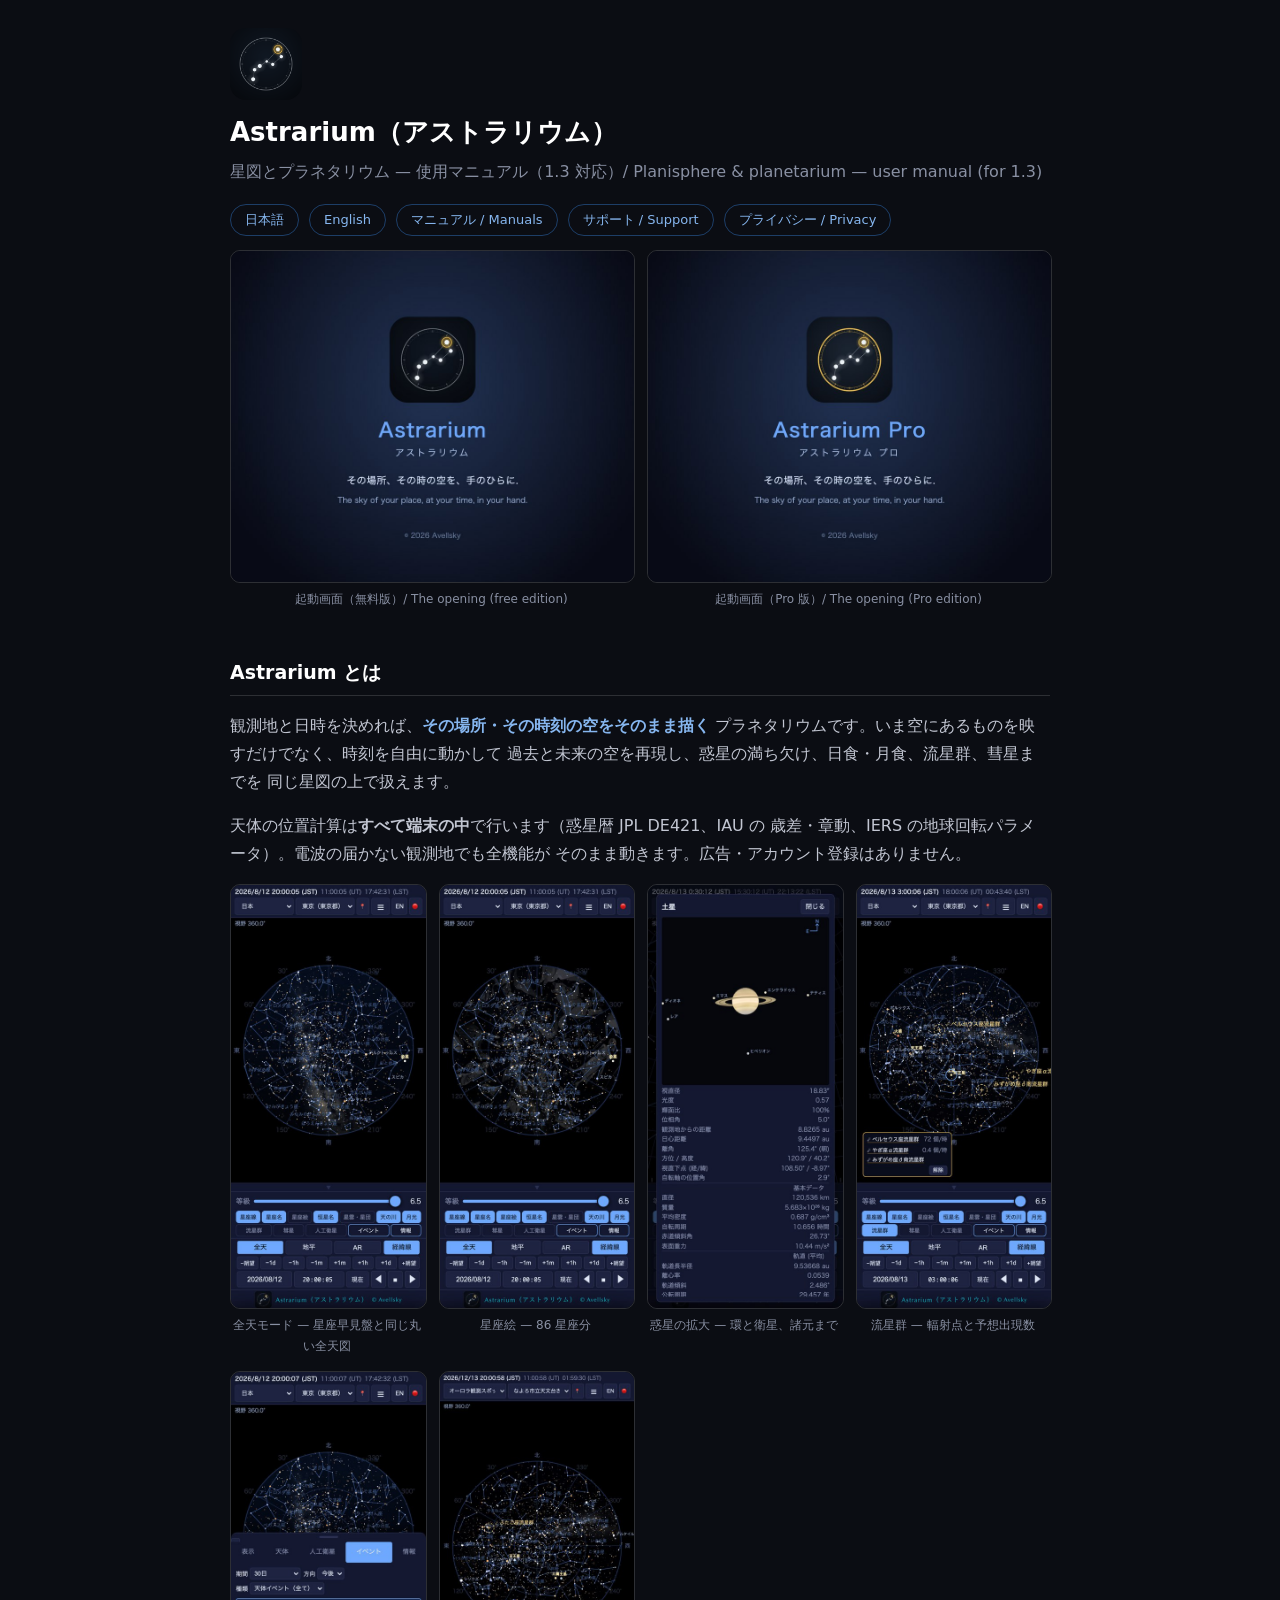
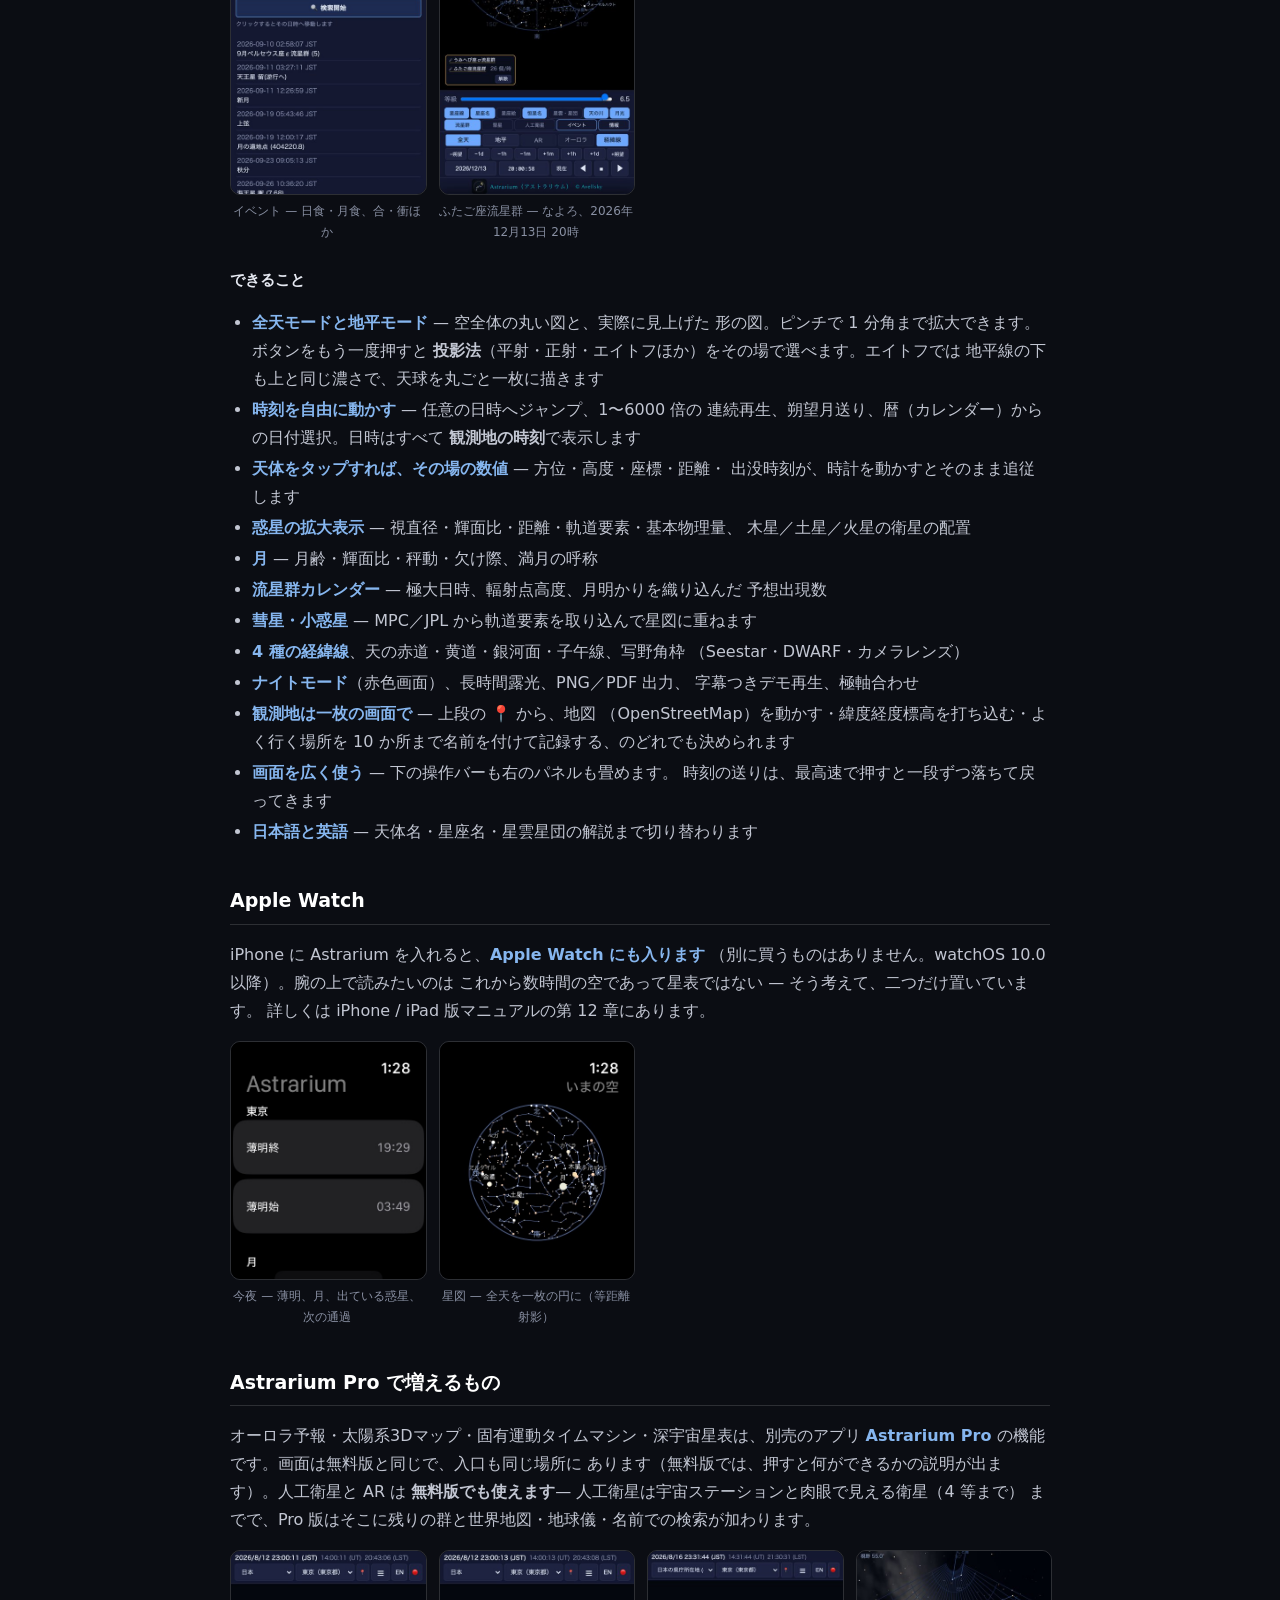
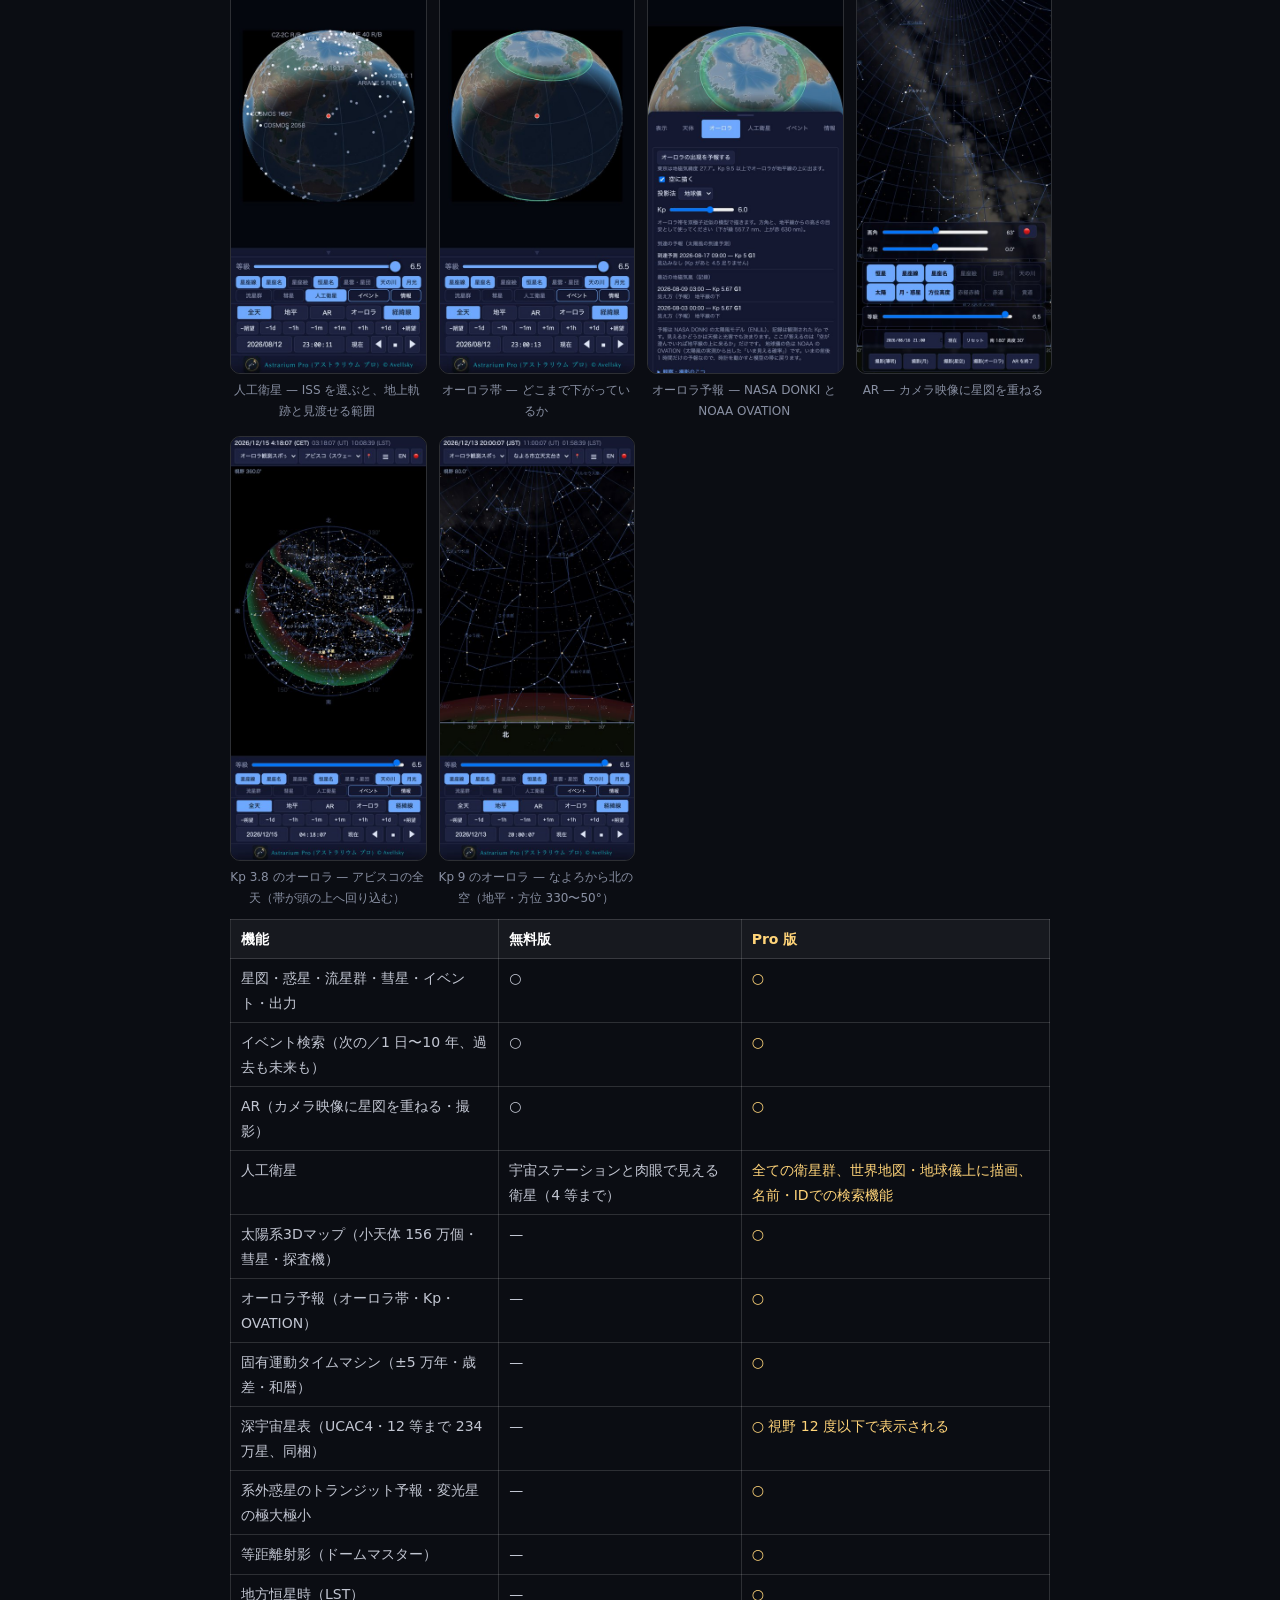
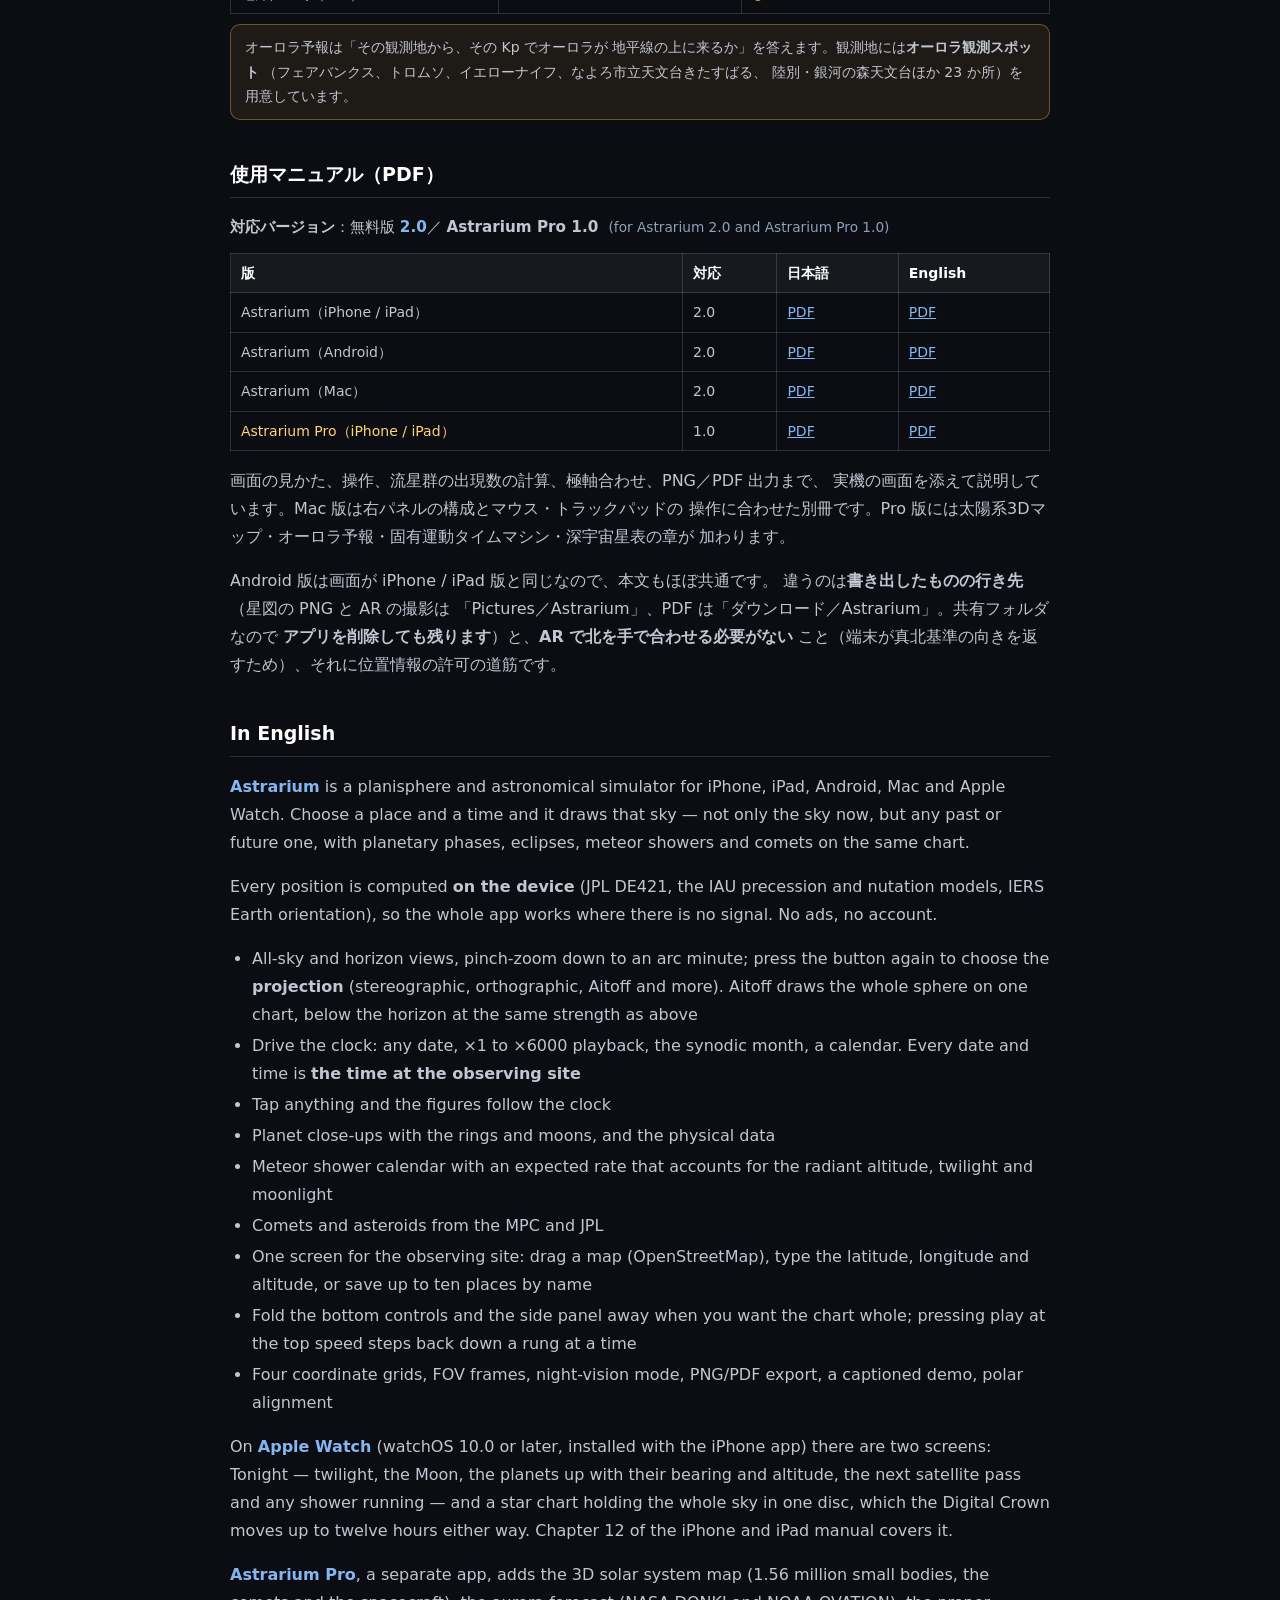
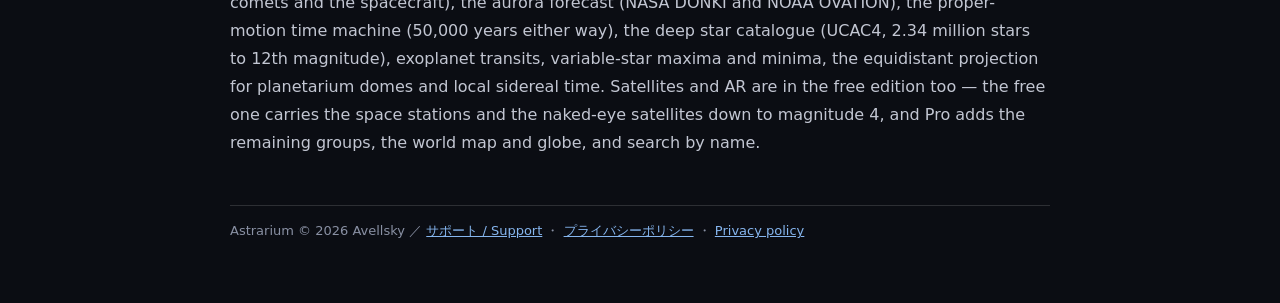
==== manual/index.html @ 50f7621f "公開ページ: 比較表の文言を直す (人工衛星・深宇宙星表) 人工衛星 — 「名前での検索とマイ衛星」→「全ての衛星群、世界地図・ 地球儀上に描画、名前・IDでの検索機能」。検索は NORAD 番号と国" ====
<!DOCTYPE html>
<html lang="ja">
<head>
<meta charset="utf-8">
<meta name="viewport" content="width=device-width, initial-scale=1">
<link rel="icon" href="../icon.png">
<link rel="apple-touch-icon" href="../icon.png">
<title>Astrarium — 使用マニュアル / User Manual</title>
<style>
  :root { color-scheme: dark; }
  body { margin: 0; background: #0b0d13; color: #c2c6d2;
    font-family: system-ui, -apple-system, "Segoe UI", "Hiragino Sans",
      "Noto Sans JP", sans-serif; line-height: 1.75; }
  .wrap { max-width: 820px; margin: 0 auto; padding: 28px 20px 60px; }
  h1 { color: #fff; font-size: 26px; margin: 8px 0 2px; }
  h2 { color: #fff; font-size: 19px; margin-top: 38px;
    border-bottom: 1px solid rgba(255,255,255,.14); padding-bottom: 6px; }
  h3 { color: #e6e9f2; font-size: 15px; margin-top: 24px; }
  .sub { color: #8990a3; margin-bottom: 18px; }
  a { color: #86b6ef; }
  table { border-collapse: collapse; width: 100%; font-size: 14px;
    margin: 10px 0; }
  th, td { border: 1px solid rgba(255,255,255,.14); padding: 7px 10px;
    text-align: left; vertical-align: top; }
  th { color: #fff; background: rgba(255,255,255,.05); }
  th.pro, td.pro { color: #ffd479; }
  b.k { color: #86b6ef; font-weight: 600; }
  ul { padding-left: 22px; }
  li { margin: 3px 0; }
  .nav { display: flex; gap: 10px; flex-wrap: wrap; margin: 14px 0 6px; }
  .nav a { color: #86b6ef; text-decoration: none; font-size: 13px;
    border: 1px solid rgba(57,135,229,.4); border-radius: 999px;
    padding: 4px 14px; }
  .note { background: rgba(57,135,229,.10);
    border: 1px solid rgba(57,135,229,.35);
    border-radius: 10px; padding: 10px 14px; font-size: 14px; }
  .note.pro { background: rgba(255,196,84,.08);
    border-color: rgba(255,196,84,.35); }
  footer { margin-top: 48px; color: #8990a3; font-size: 13px;
    border-top: 1px solid rgba(255,255,255,.14); padding-top: 14px; }
  figure { margin: 18px 0; }
  figure img { width: 100%; height: auto; display: block; border-radius: 10px;
    border: 1px solid rgba(255,255,255,.14); }
  figcaption { font-size: 12px; color: #8990a3; margin-top: 6px;
    text-align: center; }
  /* 起動画面は 2 枚並べる。無料版と Pro 版の違いは、まずここに出る */
  .two { display: flex; gap: 14px; flex-wrap: wrap; }
  .two figure { flex: 1 1 300px; margin: 8px 0; }
  /* 画面の一覧。細い縦画面が並ぶので、幅で折り返す */
  .shots { display: grid; gap: 14px;
    grid-template-columns: repeat(auto-fill, minmax(180px, 1fr)); }
  .shots figure { margin: 0; }
  .logo { margin: 0 0 10px; }
  .logo img { border-radius: 16px; display: block; }
  .dl { font-size: 14px; }
.ver{margin:.2em 0 .8em;font-size:.95em}
.ver .en{color:#8ea0bb;font-size:.9em;margin-left:.4em}
</style>
</head>
<body><div class="wrap">

<p class="logo"><img src="../icon.png" alt="" width="72" height="72"></p>
<h1>Astrarium（アストラリウム）</h1>
<div class="sub">星図とプラネタリウム — 使用マニュアル（1.3 対応）/
Planisphere &amp; planetarium — user manual (for 1.3)</div>
<div class="nav">
  <a href="#ja">日本語</a><a href="#en">English</a>
  <a href="#dl">マニュアル / Manuals</a>
  <a href="../">サポート / Support</a>
  <a href="../privacy-policy.ja.html">プライバシー / Privacy</a>
</div>

<div class="two">
  <figure><img src="img/opening.jpg" alt="Astrarium の起動画面" loading="lazy">
    <figcaption>起動画面（無料版）/ The opening (free edition)</figcaption></figure>
  <figure><img src="img/opening-pro.jpg" alt="Astrarium Pro の起動画面"
      loading="lazy">
    <figcaption>起動画面（Pro 版）/ The opening (Pro edition)</figcaption></figure>
</div>

<h2 id="ja">Astrarium とは</h2>
<p>観測地と日時を決めれば、<b class="k">その場所・その時刻の空をそのまま描く</b>
プラネタリウムです。いま空にあるものを映すだけでなく、時刻を自由に動かして
過去と未来の空を再現し、惑星の満ち欠け、日食・月食、流星群、彗星までを
同じ星図の上で扱えます。</p>
<p>天体の位置計算は<b>すべて端末の中</b>で行います（惑星暦 JPL DE421、IAU の
歳差・章動、IERS の地球回転パラメータ）。電波の届かない観測地でも全機能が
そのまま動きます。広告・アカウント登録はありません。</p>

<div class="shots">
  <figure><img src="img/sky-allsky.jpg" alt="全天モード" loading="lazy">
    <figcaption>全天モード — 星座早見盤と同じ丸い全天図</figcaption></figure>
  <figure><img src="img/sky-conart.jpg" alt="星座絵" loading="lazy">
    <figcaption>星座絵 — 86 星座分</figcaption></figure>
  <figure><img src="img/sky-planet.jpg" alt="惑星の拡大表示" loading="lazy">
    <figcaption>惑星の拡大 — 環と衛星、諸元まで</figcaption></figure>
  <figure><img src="img/sky-meteors.jpg" alt="流星群" loading="lazy">
    <figcaption>流星群 — 輻射点と予想出現数</figcaption></figure>
  <figure><img src="img/sky-events.jpg" alt="イベント一覧" loading="lazy">
    <figcaption>イベント — 日食・月食、合・衝ほか</figcaption></figure>
  <figure><img src="img/sky-nayoro.jpg" alt="ふたご座流星群（なよろ）"
      loading="lazy">
    <figcaption>ふたご座流星群 — なよろ、2026年12月13日 20時</figcaption></figure>
</div>

<h3>できること</h3>
<ul>
  <li><b class="k">全天モードと地平モード</b> — 空全体の丸い図と、実際に見上げた
      形の図。ピンチで 1 分角まで拡大できます。ボタンをもう一度押すと
      <b>投影法</b>（平射・正射・エイトフほか）をその場で選べます。エイトフでは
      地平線の下も上と同じ濃さで、天球を丸ごと一枚に描きます</li>
  <li><b class="k">時刻を自由に動かす</b> — 任意の日時へジャンプ、1〜6000 倍の
      連続再生、朔望月送り、暦（カレンダー）からの日付選択。日時はすべて
      <b>観測地の時刻</b>で表示します</li>
  <li><b class="k">天体をタップすれば、その場の数値</b> — 方位・高度・座標・距離・
      出没時刻が、時計を動かすとそのまま追従します</li>
  <li><b class="k">惑星の拡大表示</b> — 視直径・輝面比・距離・軌道要素・基本物理量、
      木星／土星／火星の衛星の配置</li>
  <li><b class="k">月</b> — 月齢・輝面比・秤動・欠け際、満月の呼称</li>
  <li><b class="k">流星群カレンダー</b> — 極大日時、輻射点高度、月明かりを織り込んだ
      予想出現数</li>
  <li><b class="k">彗星・小惑星</b> — MPC／JPL から軌道要素を取り込んで星図に重ねます</li>
  <li><b class="k">4 種の経緯線</b>、天の赤道・黄道・銀河面・子午線、写野角枠
      （Seestar・DWARF・カメラレンズ）</li>
  <li><b class="k">ナイトモード</b>（赤色画面）、長時間露光、PNG／PDF 出力、
      字幕つきデモ再生、極軸合わせ</li>
  <li><b class="k">観測地は一枚の画面で</b> — 上段の <b>📍</b> から、地図
      （OpenStreetMap）を動かす・緯度経度標高を打ち込む・よく行く場所を
      10 か所まで名前を付けて記録する、のどれでも決められます</li>
  <li><b class="k">画面を広く使う</b> — 下の操作バーも右のパネルも畳めます。
      時刻の送りは、最高速で押すと一段ずつ落ちて戻ってきます</li>
  <li><b class="k">日本語と英語</b> — 天体名・星座名・星雲星団の解説まで切り替わります</li>
</ul>

<h2>Apple Watch</h2>
<p>iPhone に Astrarium を入れると、<b class="k">Apple Watch にも入ります</b>
（別に買うものはありません。watchOS 10.0 以降）。腕の上で読みたいのは
これから数時間の空であって星表ではない — そう考えて、二つだけ置いています。
詳しくは iPhone / iPad 版マニュアルの第 12 章にあります。</p>
<div class="shots">
  <figure><img src="img/watch-tonight.jpg" alt="時計の「今夜」" loading="lazy">
    <figcaption>今夜 — 薄明、月、出ている惑星、次の通過</figcaption></figure>
  <figure><img src="img/watch-chart.jpg" alt="時計の星図" loading="lazy">
    <figcaption>星図 — 全天を一枚の円に（等距離射影）</figcaption></figure>
</div>

<h2>Astrarium Pro で増えるもの</h2>
<p>オーロラ予報・太陽系3Dマップ・固有運動タイムマシン・深宇宙星表は、別売のアプリ
<b class="k">Astrarium Pro</b> の機能です。画面は無料版と同じで、入口も同じ場所に
あります（無料版では、押すと何ができるかの説明が出ます）。人工衛星と AR は
<b>無料版でも使えます</b>— 人工衛星は宇宙ステーションと肉眼で見える衛星（4 等まで）
までで、Pro 版はそこに残りの群と世界地図・地球儀・名前での検索が加わります。</p>

<div class="shots">
  <figure><img src="img/pro-satellites.jpg" alt="人工衛星（地球儀）" loading="lazy">
    <figcaption>人工衛星 — ISS を選ぶと、地上軌跡と見渡せる範囲</figcaption></figure>
  <figure><img src="img/pro-aurora.jpg" alt="オーロラ帯" loading="lazy">
    <figcaption>オーロラ帯 — どこまで下がっているか</figcaption></figure>
  <figure><img src="img/pro-aurora-panel.jpg" alt="オーロラ予報" loading="lazy">
    <figcaption>オーロラ予報 — NASA DONKI と NOAA OVATION</figcaption></figure>
  <figure><img src="img/pro-ar.jpg" alt="AR" loading="lazy">
    <figcaption>AR — カメラ映像に星図を重ねる</figcaption></figure>
  <figure><img src="img/pro-aurora-abisko.jpg" alt="アビスコのオーロラ"
      loading="lazy">
    <figcaption>Kp 3.8 のオーロラ — アビスコの全天（帯が頭の上へ回り込む）
    </figcaption></figure>
  <figure><img src="img/pro-aurora-nayoro.jpg" alt="なよろから見たオーロラ"
      loading="lazy">
    <figcaption>Kp 9 のオーロラ — なよろから北の空（地平・方位 330〜50°）
    </figcaption></figure>
</div>

<table>
<tr><th>機能</th><th>無料版</th><th class="pro">Pro 版</th></tr>
<tr><td>星図・惑星・流星群・彗星・イベント・出力</td><td>○</td><td class="pro">○</td></tr>
<tr><td>イベント検索（次の／1 日〜10 年、過去も未来も）</td><td>○</td>
    <td class="pro">○</td></tr>
<tr><td>AR（カメラ映像に星図を重ねる・撮影）</td><td>○</td><td class="pro">○</td></tr>
<tr><td>人工衛星</td><td>宇宙ステーションと肉眼で見える衛星（4 等まで）</td>
    <td class="pro">全ての衛星群、世界地図・地球儀上に描画、名前・IDでの検索機能</td></tr>
<tr><td>太陽系3Dマップ（小天体 156 万個・彗星・探査機）</td><td>—</td>
    <td class="pro">○</td></tr>
<tr><td>オーロラ予報（オーロラ帯・Kp・OVATION）</td><td>—</td><td class="pro">○</td></tr>
<tr><td>固有運動タイムマシン（±5 万年・歳差・和暦）</td><td>—</td>
    <td class="pro">○</td></tr>
<tr><td>深宇宙星表（UCAC4・12 等まで 234 万星、同梱）</td><td>—</td>
    <td class="pro">○ 視野 12 度以下で表示される</td></tr>
<tr><td>系外惑星のトランジット予報・変光星の極大極小</td><td>—</td>
    <td class="pro">○</td></tr>
<tr><td>等距離射影（ドームマスター）</td><td>—</td><td class="pro">○</td></tr>
<tr><td>地方恒星時（LST）</td><td>—</td><td class="pro">○</td></tr>
</table>

<div class="note pro">オーロラ予報は「その観測地から、その Kp でオーロラが
地平線の上に来るか」を答えます。観測地には<b>オーロラ観測スポット</b>
（フェアバンクス、トロムソ、イエローナイフ、なよろ市立天文台きたすばる、
陸別・銀河の森天文台ほか 23 か所）を用意しています。</div>

<h2 id="dl">使用マニュアル（PDF）</h2>
<p class="ver"><b>対応バージョン</b>：無料版 <b class="k">2.0</b>／
<b class="pro">Astrarium Pro 1.0</b>
<span class="en">(for Astrarium 2.0 and Astrarium Pro 1.0)</span></p>
<table class="dl">
<tr><th>版</th><th>対応</th><th>日本語</th><th>English</th></tr>
<tr><td>Astrarium（iPhone / iPad）</td><td>2.0</td>
    <td><a href="astrarium-manual-ja.pdf">PDF</a></td>
    <td><a href="astrarium-manual-en.pdf">PDF</a></td></tr>
<tr><td>Astrarium（Android）</td><td>2.0</td>
    <td><a href="astrarium-manual-android-ja.pdf">PDF</a></td>
    <td><a href="astrarium-manual-android-en.pdf">PDF</a></td></tr>
<tr><td>Astrarium（Mac）</td><td>2.0</td>
    <td><a href="astrarium-manual-mac-ja.pdf">PDF</a></td>
    <td><a href="astrarium-manual-mac-en.pdf">PDF</a></td></tr>
<tr><td class="pro">Astrarium Pro（iPhone / iPad）</td><td>1.0</td>
    <td><a href="astrarium-pro-manual-ja.pdf">PDF</a></td>
    <td><a href="astrarium-pro-manual-en.pdf">PDF</a></td></tr>
</table>
<p>画面の見かた、操作、流星群の出現数の計算、極軸合わせ、PNG／PDF 出力まで、
実機の画面を添えて説明しています。Mac 版は右パネルの構成とマウス・トラックパッドの
操作に合わせた別冊です。Pro 版には太陽系3Dマップ・オーロラ予報・固有運動タイムマシン・深宇宙星表の章が
加わります。</p>
<p>Android 版は画面が iPhone / iPad 版と同じなので、本文もほぼ共通です。
違うのは<b>書き出したものの行き先</b>（星図の PNG と AR の撮影は
「Pictures／Astrarium」、PDF は「ダウンロード／Astrarium」。共有フォルダなので
<b>アプリを削除しても残ります</b>）と、<b>AR で北を手で合わせる必要がない</b>
こと（端末が真北基準の向きを返すため）、それに位置情報の許可の道筋です。</p>

<h2 id="en">In English</h2>
<p><b class="k">Astrarium</b> is a planisphere and astronomical simulator for
iPhone, iPad, Android, Mac and Apple Watch. Choose a place and a time and it draws that sky — not only
the sky now, but any past or future one, with planetary phases, eclipses, meteor
showers and comets on the same chart.</p>
<p>Every position is computed <b>on the device</b> (JPL DE421, the IAU
precession and nutation models, IERS Earth orientation), so the whole app works
where there is no signal. No ads, no account.</p>
<ul>
  <li>All-sky and horizon views, pinch-zoom down to an arc minute; press the
      button again to choose the <b>projection</b> (stereographic, orthographic,
      Aitoff and more). Aitoff draws the whole sphere on one chart, below the
      horizon at the same strength as above</li>
  <li>Drive the clock: any date, ×1 to ×6000 playback, the synodic month, a
      calendar. Every date and time is <b>the time at the observing site</b></li>
  <li>Tap anything and the figures follow the clock</li>
  <li>Planet close-ups with the rings and moons, and the physical data</li>
  <li>Meteor shower calendar with an expected rate that accounts for the
      radiant altitude, twilight and moonlight</li>
  <li>Comets and asteroids from the MPC and JPL</li>
  <li>One screen for the observing site: drag a map (OpenStreetMap), type the
      latitude, longitude and altitude, or save up to ten places by name</li>
  <li>Fold the bottom controls and the side panel away when you want the chart
      whole; pressing play at the top speed steps back down a rung at a time</li>
  <li>Four coordinate grids, FOV frames, night-vision mode, PNG/PDF export,
      a captioned demo, polar alignment</li>
</ul>
<p>On <b class="k">Apple Watch</b> (watchOS 10.0 or later, installed with the
iPhone app) there are two screens: Tonight — twilight, the Moon, the planets up
with their bearing and altitude, the next satellite pass and any shower running —
and a star chart holding the whole sky in one disc, which the Digital Crown moves
up to twelve hours either way. Chapter 12 of the iPhone and iPad manual covers
it.</p>
<p><b class="k">Astrarium Pro</b>, a separate app, adds the 3D solar system map
(1.56 million small bodies, the comets and the spacecraft), the aurora forecast
(NASA DONKI and NOAA OVATION), the proper-motion time machine (50,000 years
either way), the deep star catalogue (UCAC4, 2.34 million stars to 12th
magnitude), exoplanet transits, variable-star maxima and minima, the equidistant
projection for planetarium domes and local sidereal time. Satellites and AR are
in the free edition too — the free one carries the space stations and the
naked-eye satellites down to magnitude 4, and Pro adds the remaining groups, the
world map and globe, and search by name.</p>

<footer>
Astrarium © 2026 Avellsky ／
<a href="../">サポート / Support</a> ・
<a href="../privacy-policy.ja.html">プライバシーポリシー</a> ・
<a href="../privacy-policy.en.html">Privacy policy</a>
</footer>

</div></body>
</html>
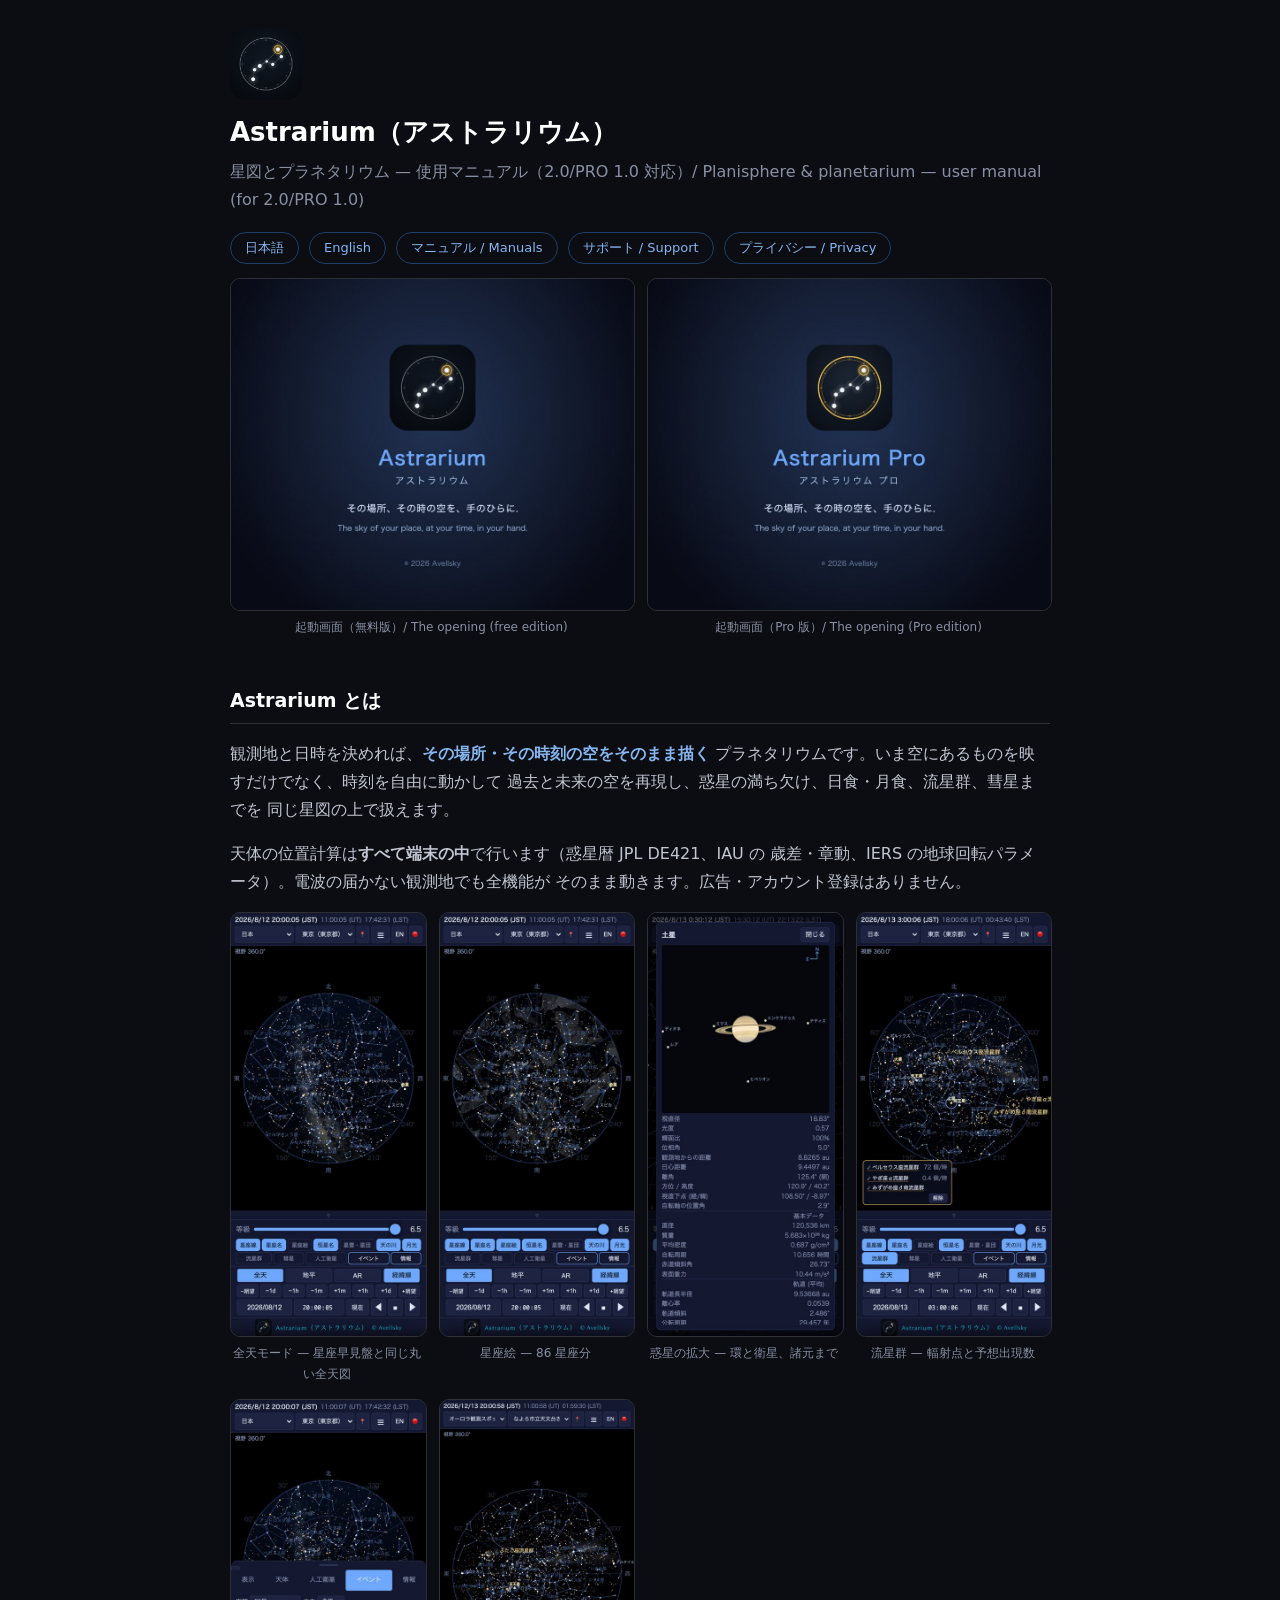
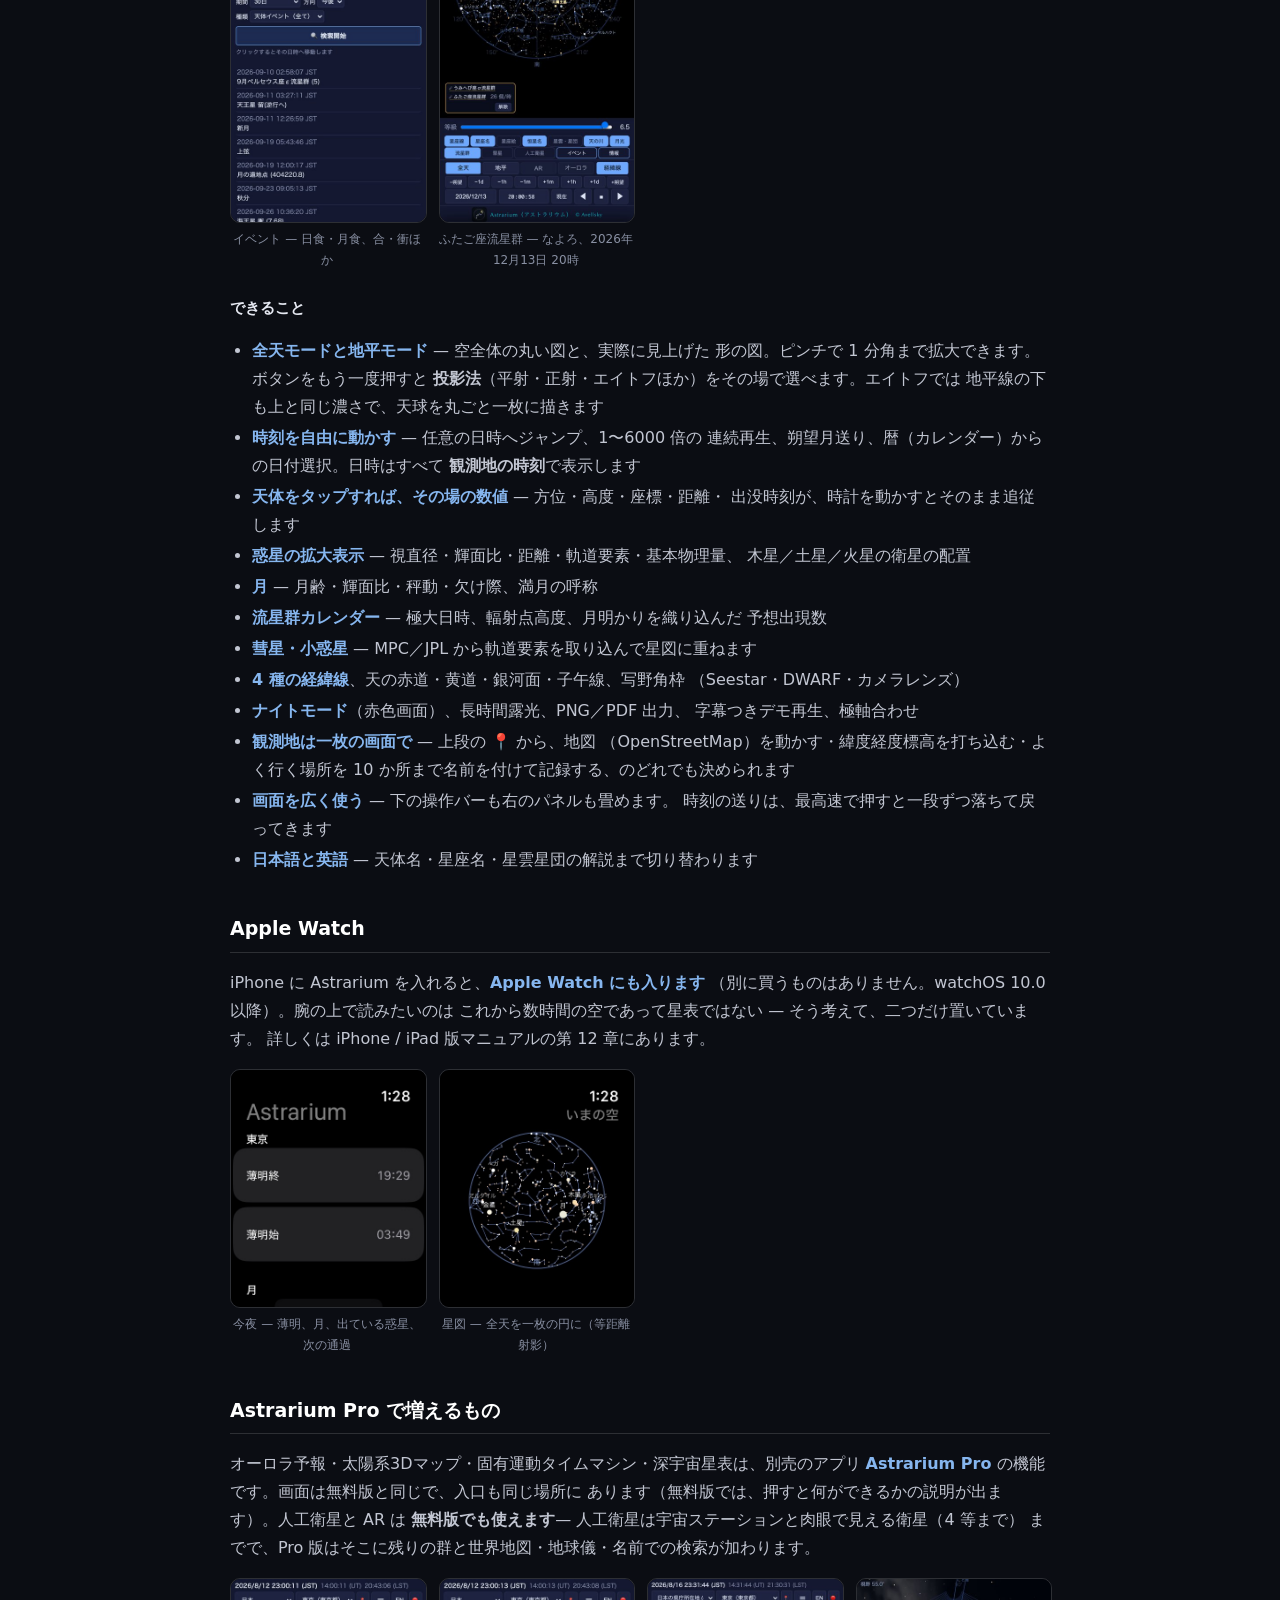
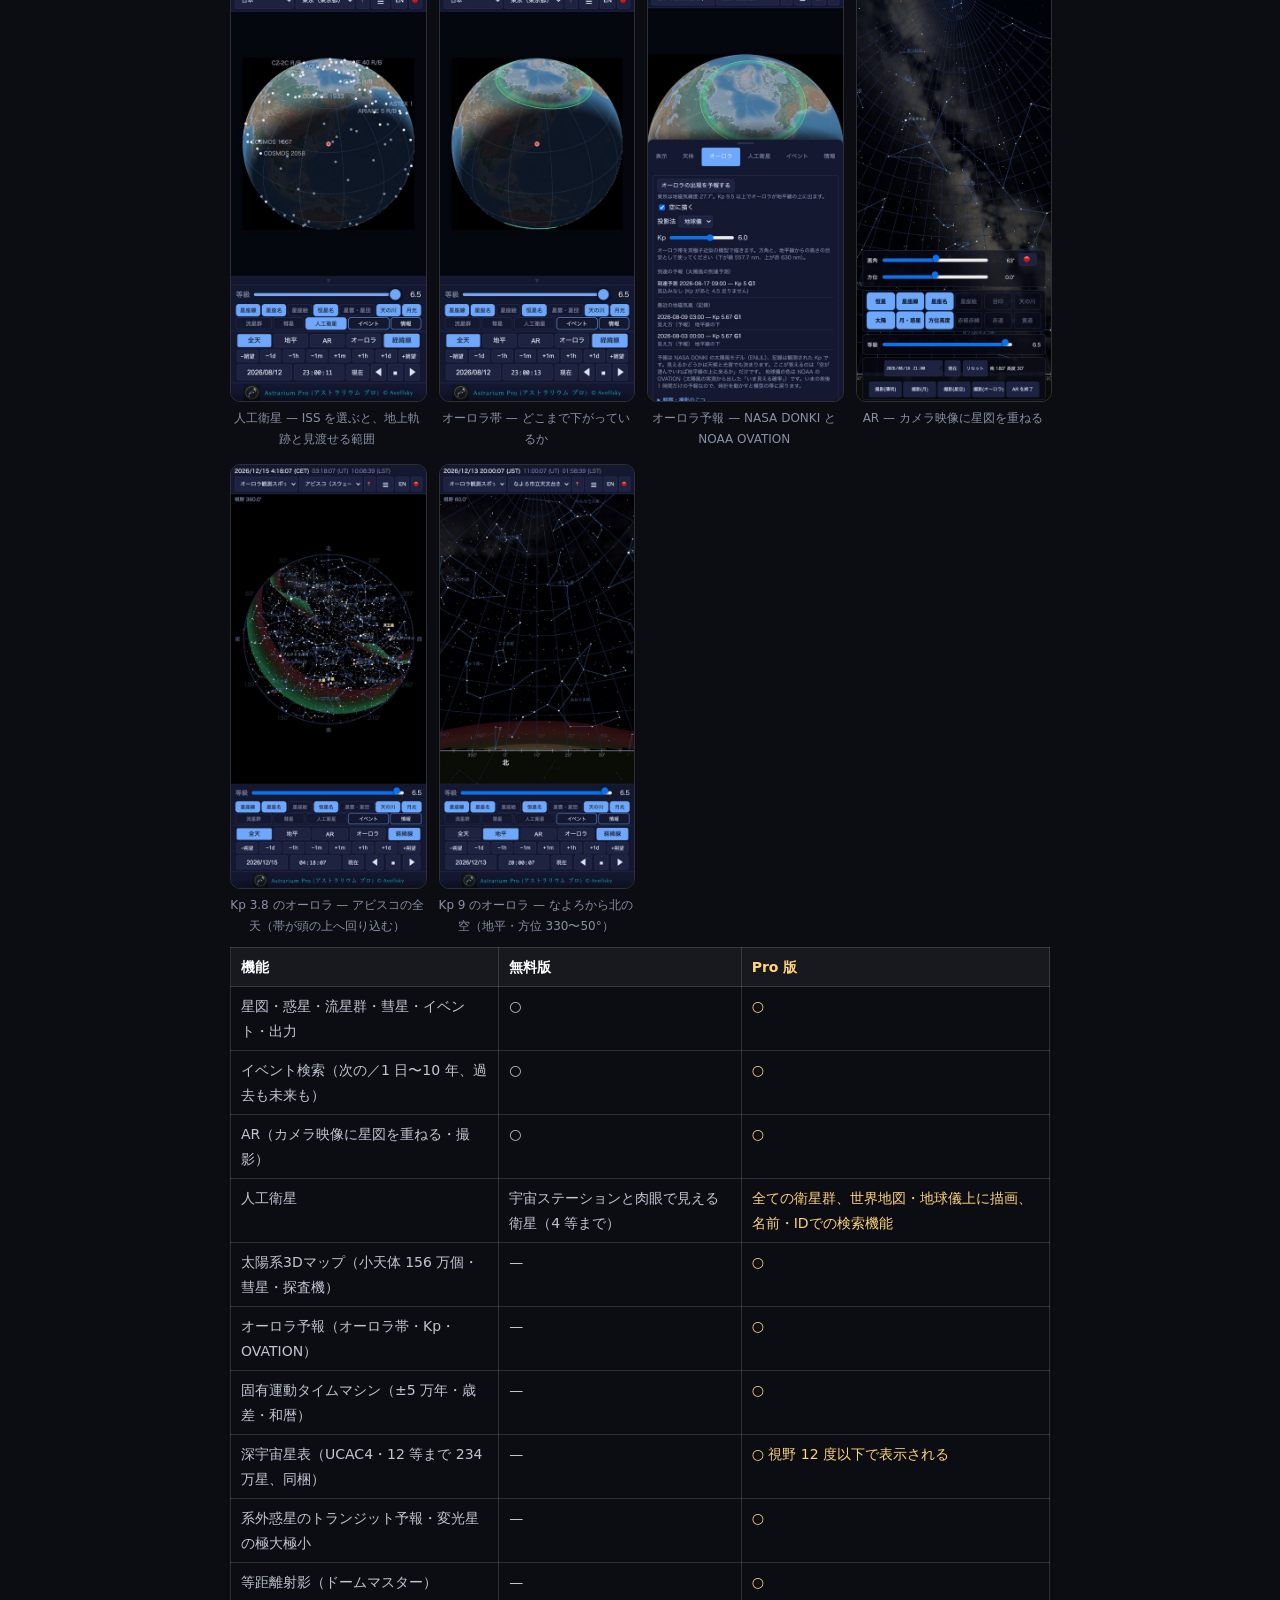
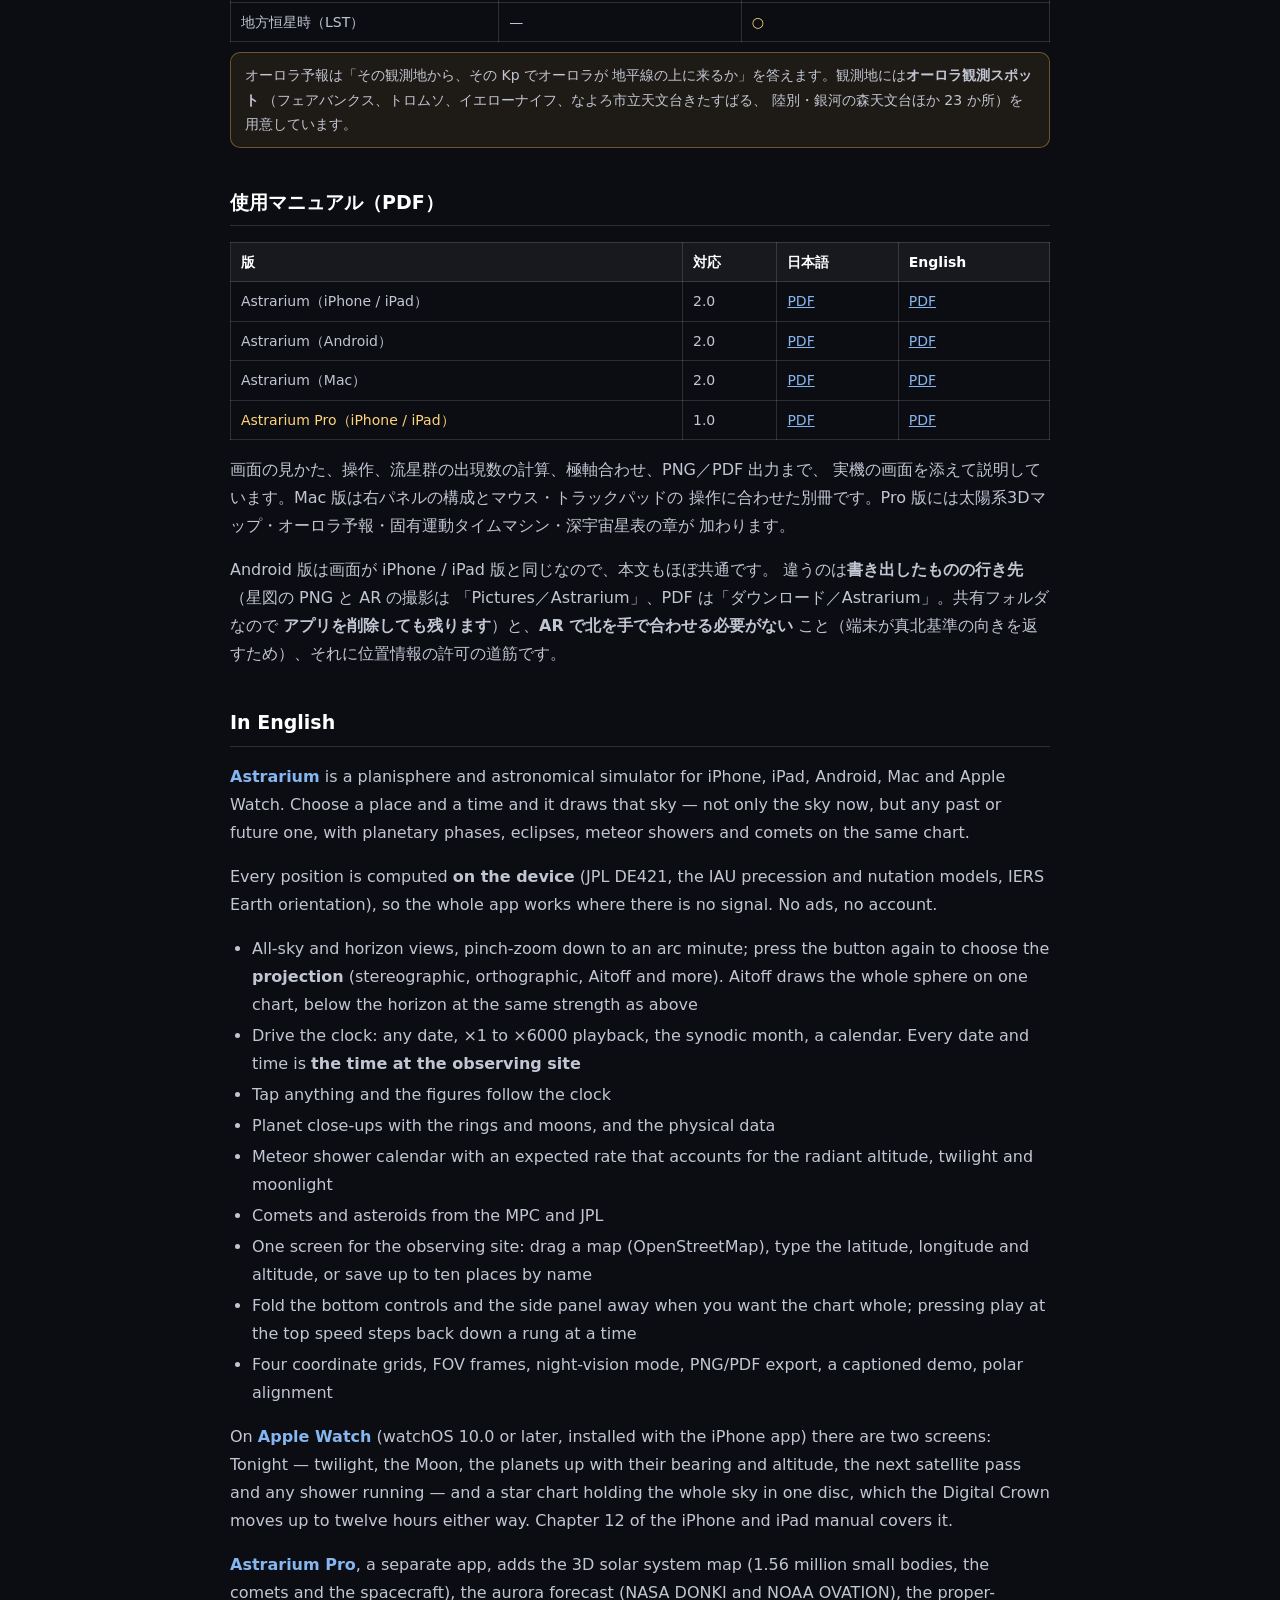
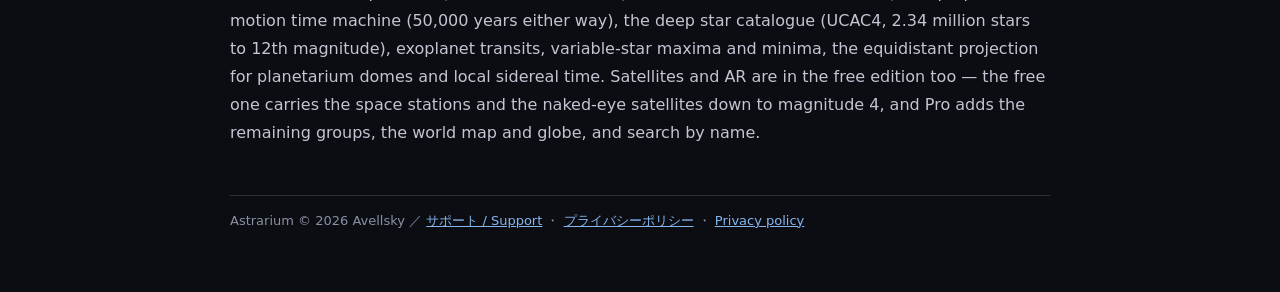
==== commit 651be94c: "公開ページ: 見出しの対応バージョンを 2.0 / PRO 1.0 にする 「1.3 対応」のままだった。版が見出しに載ったので、下に足していた 「対応バージョン」の一行は落とす — 同じことを二度言" ====
--- a/manual/index.html
+++ b/manual/index.html
@@ -53,16 +53,14 @@
   .logo { margin: 0 0 10px; }
   .logo img { border-radius: 16px; display: block; }
   .dl { font-size: 14px; }
-.ver{margin:.2em 0 .8em;font-size:.95em}
-.ver .en{color:#8ea0bb;font-size:.9em;margin-left:.4em}
 </style>
 </head>
 <body><div class="wrap">
 
 <p class="logo"><img src="../icon.png" alt="" width="72" height="72"></p>
 <h1>Astrarium（アストラリウム）</h1>
-<div class="sub">星図とプラネタリウム — 使用マニュアル（1.3 対応）/
-Planisphere &amp; planetarium — user manual (for 1.3)</div>
+<div class="sub">星図とプラネタリウム — 使用マニュアル（2.0/PRO 1.0 対応）/
+Planisphere &amp; planetarium — user manual (for 2.0/PRO 1.0)</div>
 <div class="nav">
   <a href="#ja">日本語</a><a href="#en">English</a>
   <a href="#dl">マニュアル / Manuals</a>
@@ -197,9 +195,6 @@
 陸別・銀河の森天文台ほか 23 か所）を用意しています。</div>
 
 <h2 id="dl">使用マニュアル（PDF）</h2>
-<p class="ver"><b>対応バージョン</b>：無料版 <b class="k">2.0</b>／
-<b class="pro">Astrarium Pro 1.0</b>
-<span class="en">(for Astrarium 2.0 and Astrarium Pro 1.0)</span></p>
 <table class="dl">
 <tr><th>版</th><th>対応</th><th>日本語</th><th>English</th></tr>
 <tr><td>Astrarium（iPhone / iPad）</td><td>2.0</td>
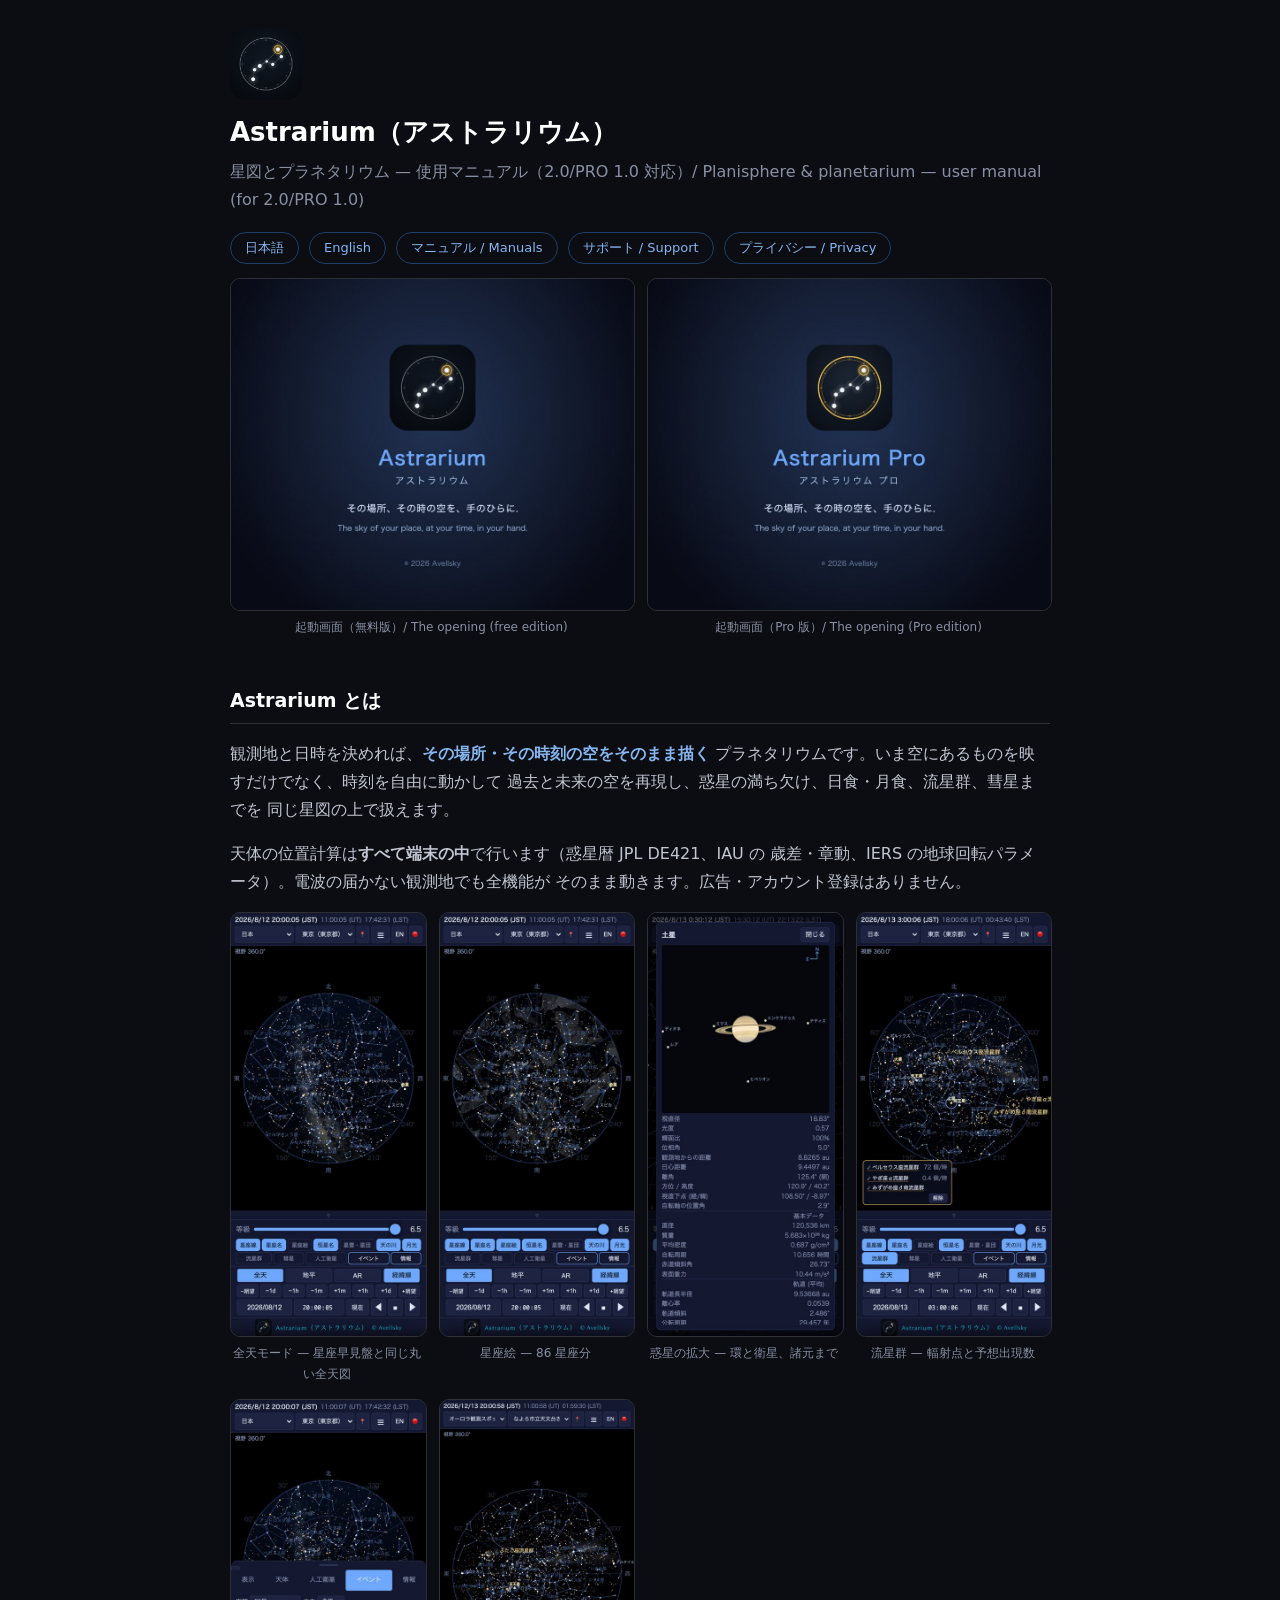
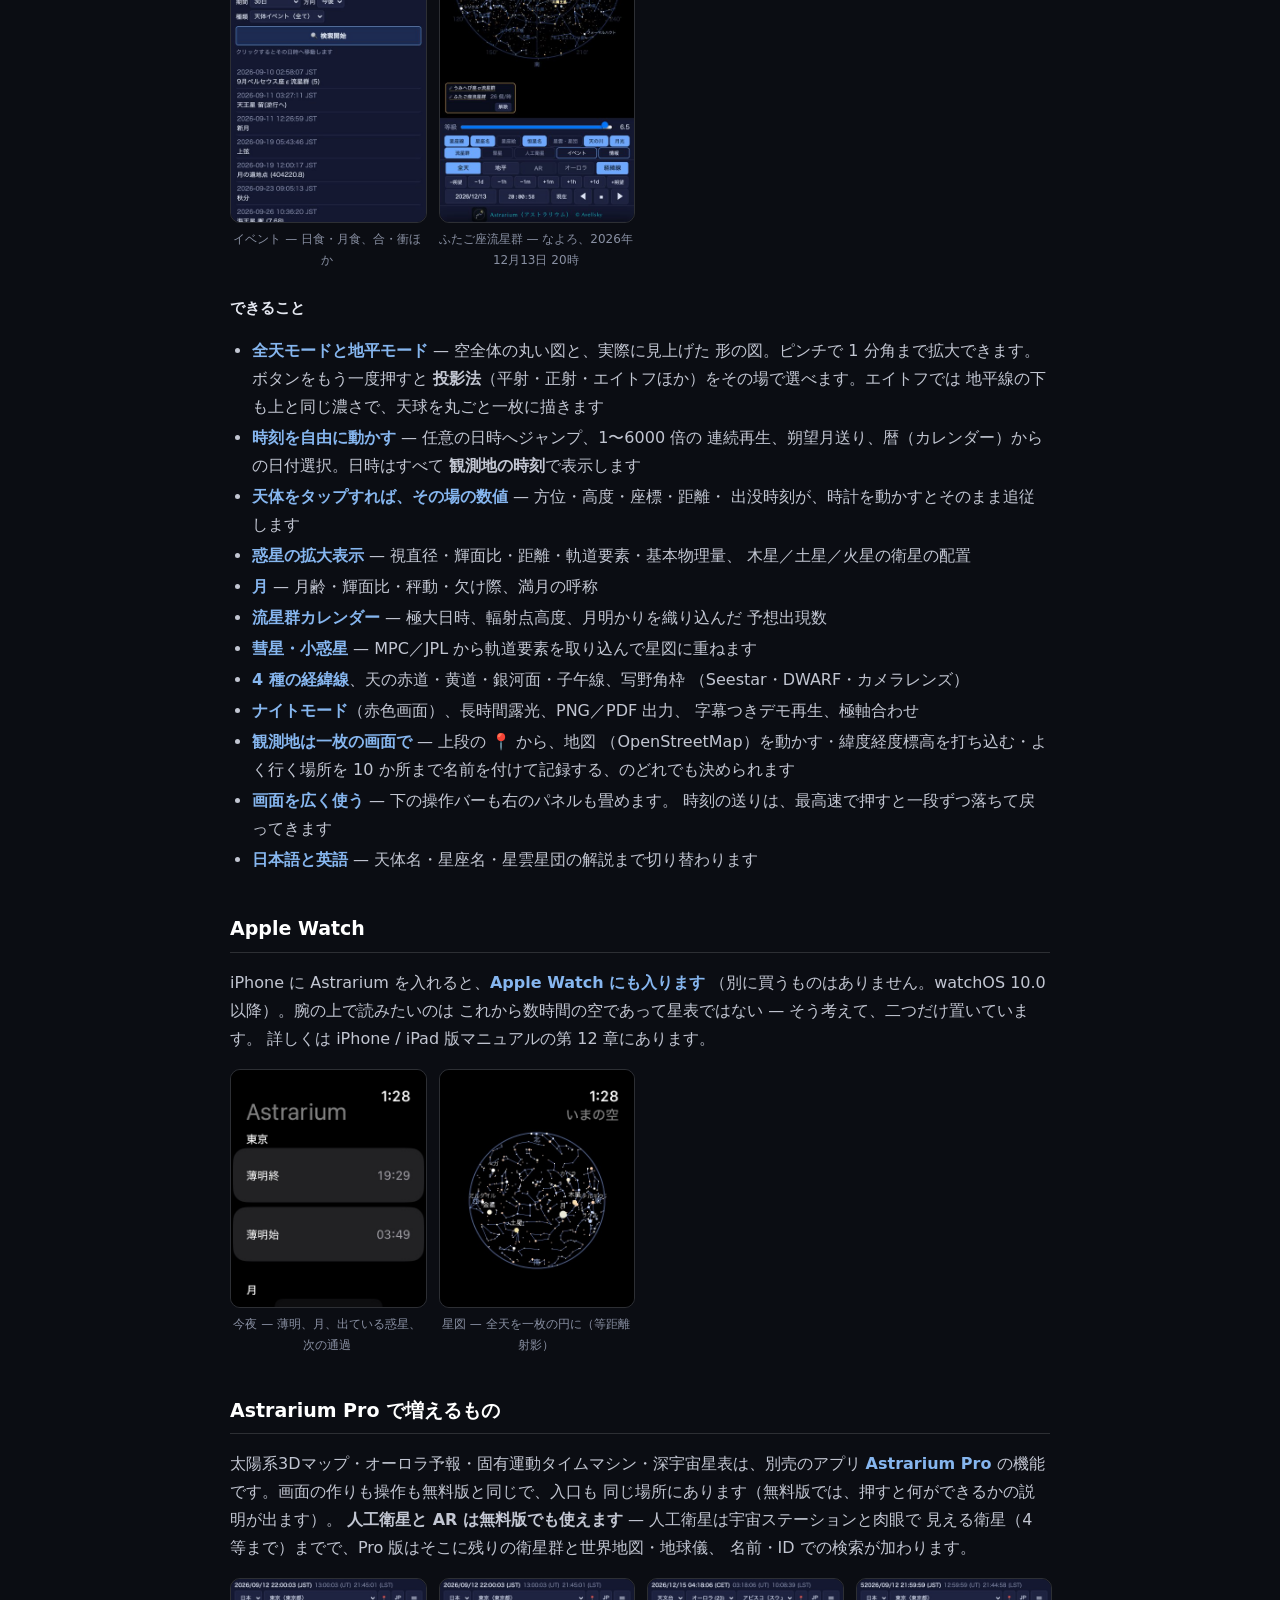
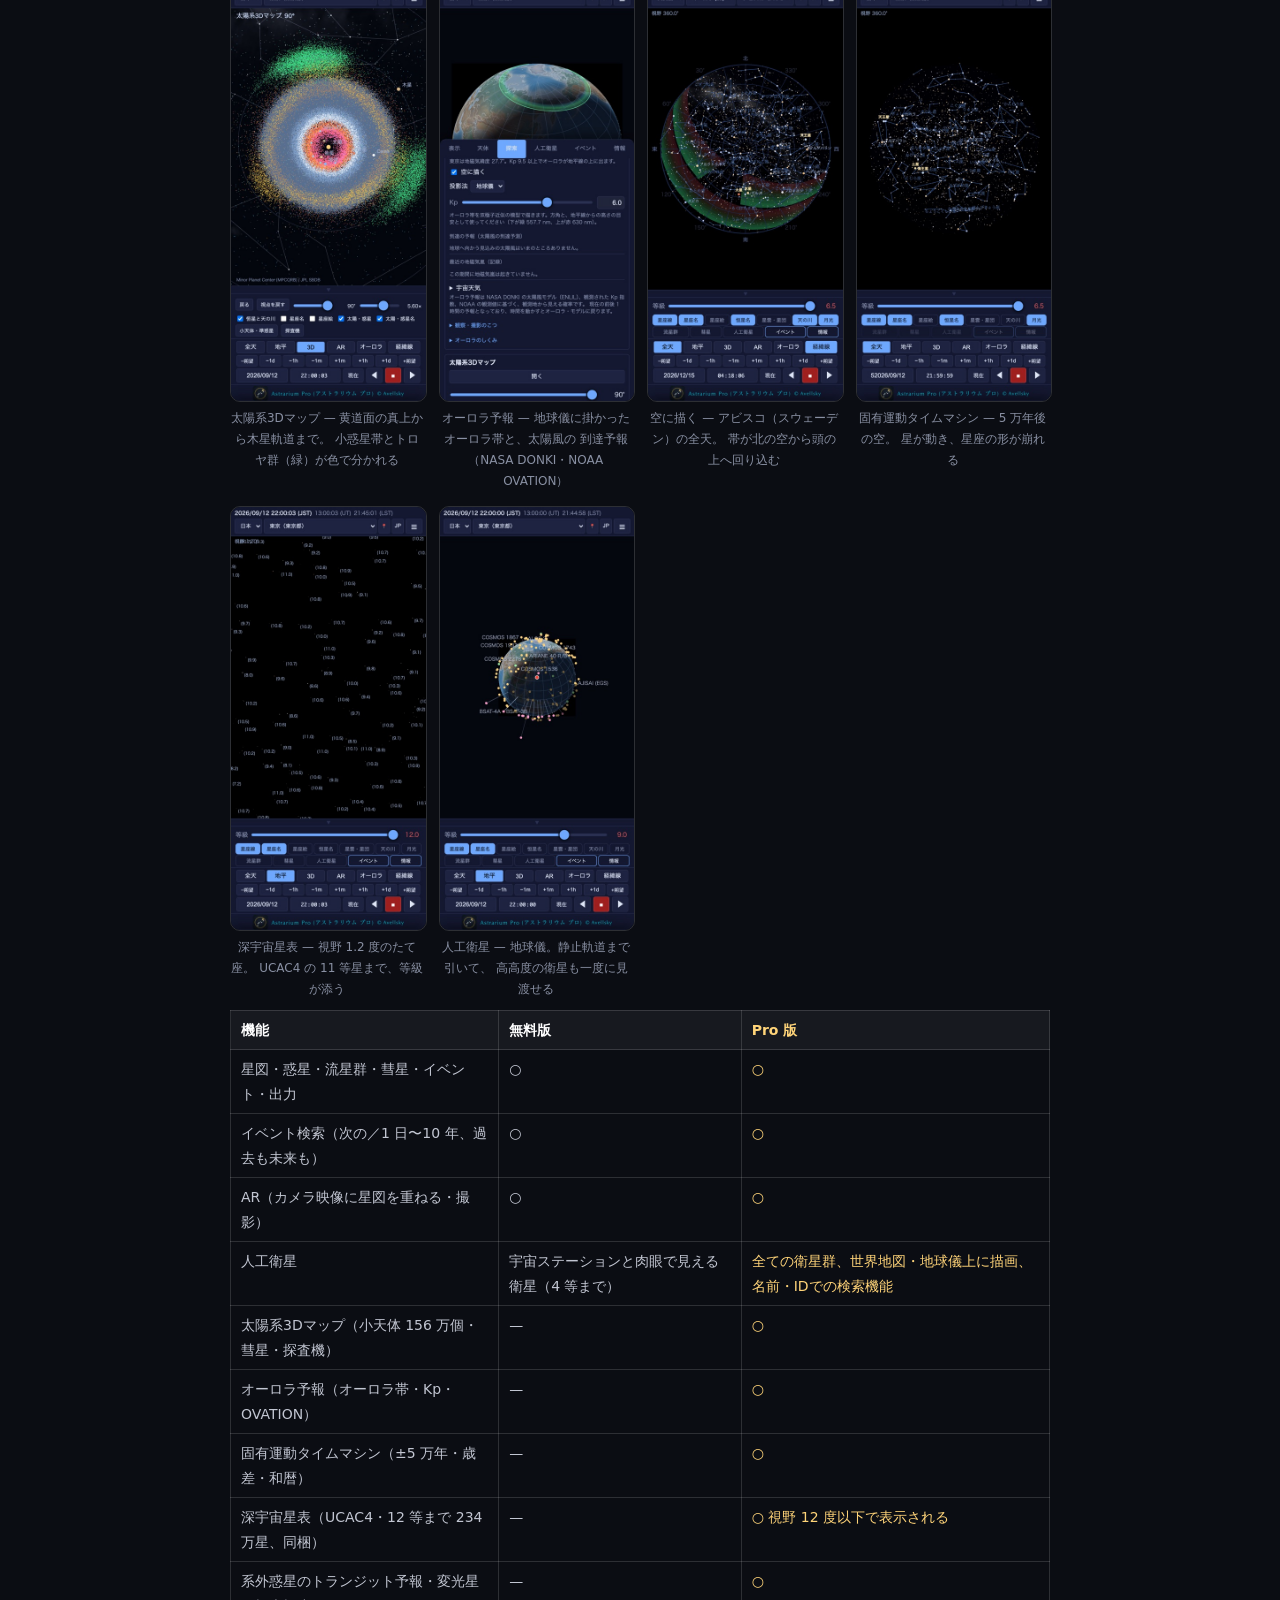
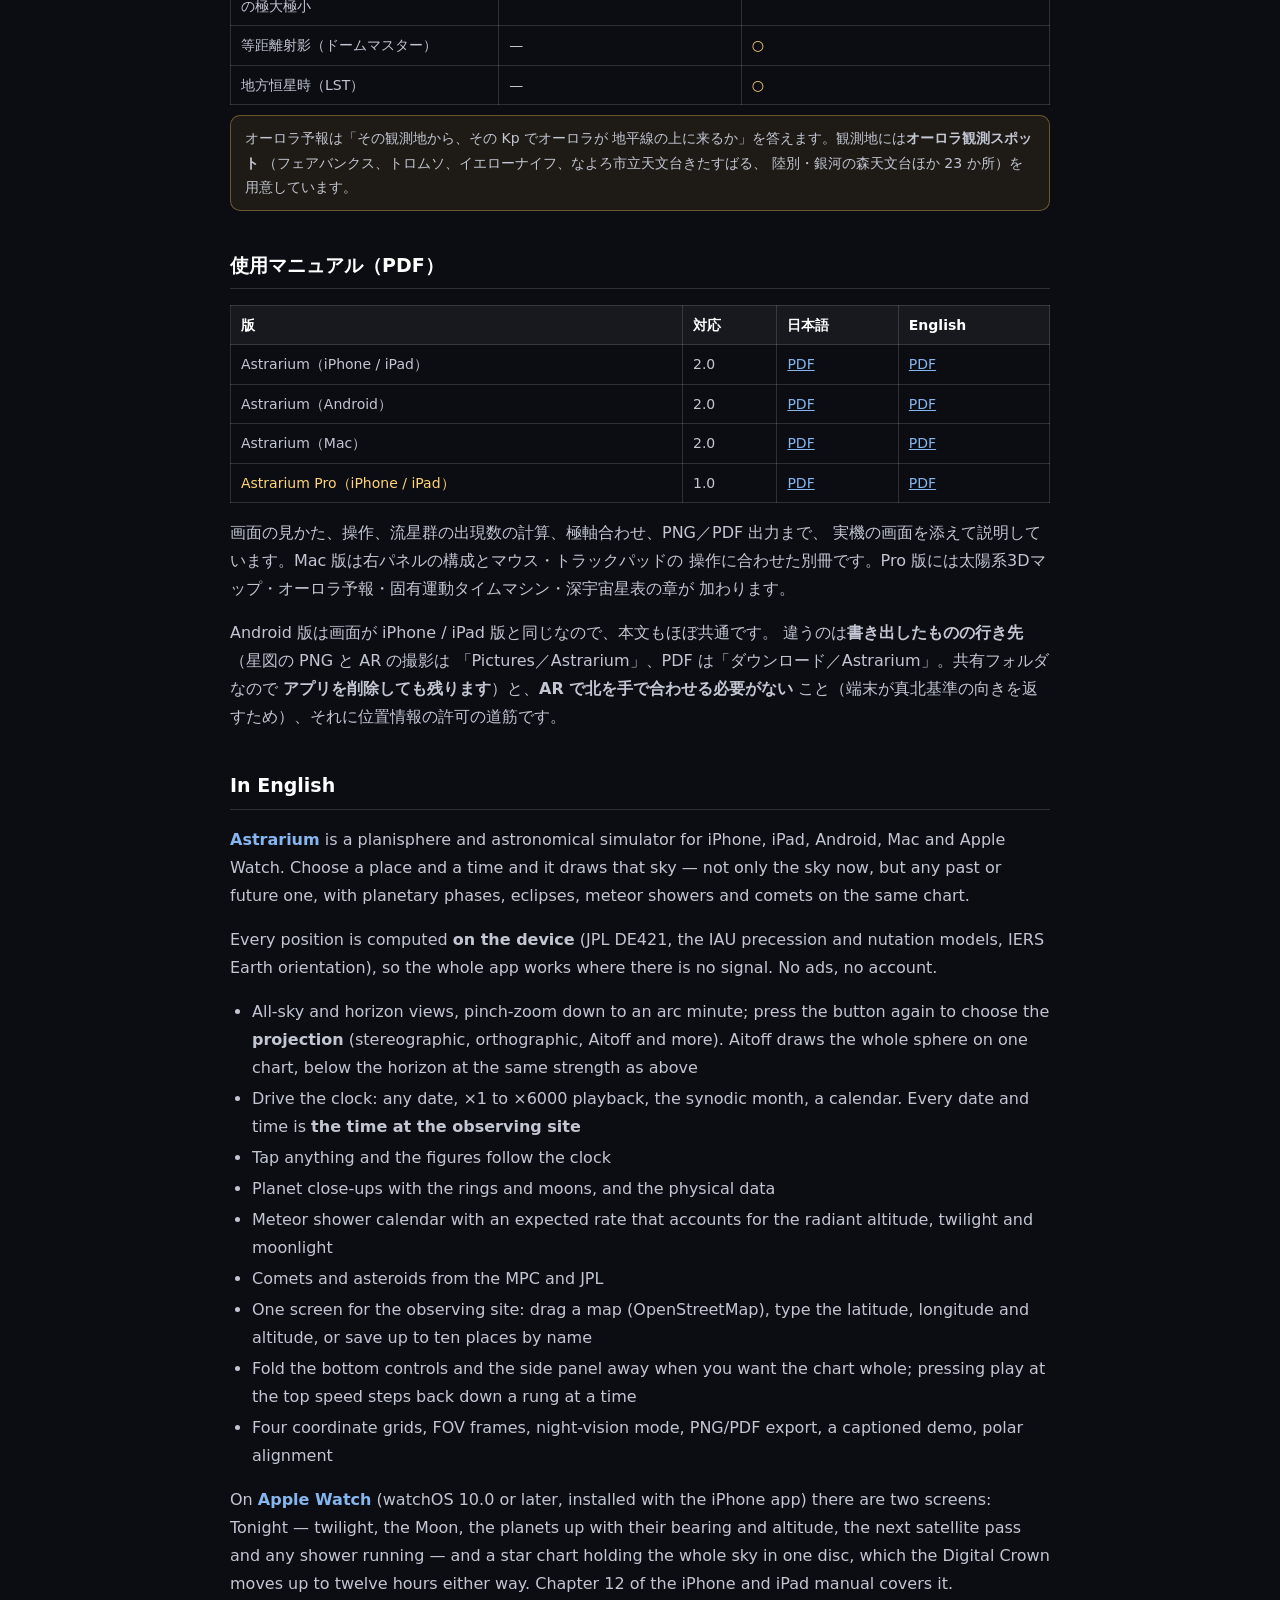
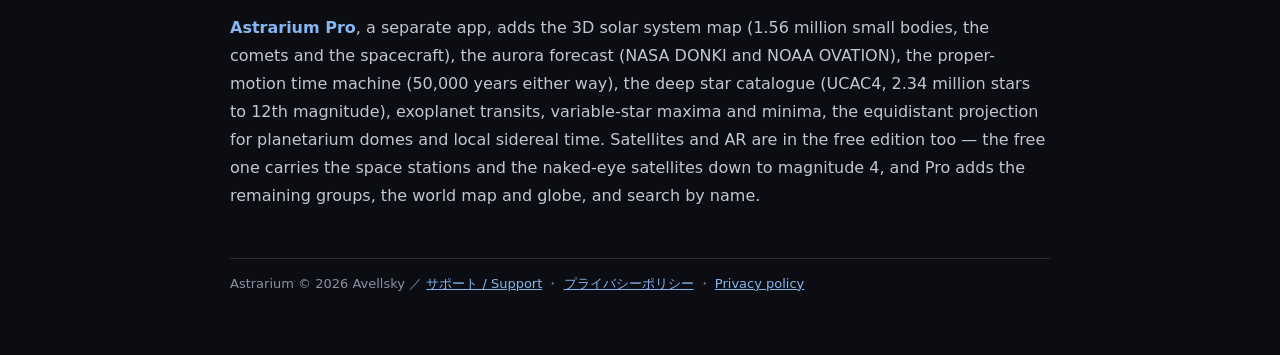
==== commit f808f20a: "公開ページ: Pro の節の図を撮り直し、説明を直す 図は八月のもので、いまの画面と作りが違っていた (頭の帯に EN の ボタンと録画の赤丸があるころのもの)。`shoot_pages_pro.py" ====
--- a/manual/index.html
+++ b/manual/index.html
@@ -143,29 +143,34 @@
 </div>
 
 <h2>Astrarium Pro で増えるもの</h2>
-<p>オーロラ予報・太陽系3Dマップ・固有運動タイムマシン・深宇宙星表は、別売のアプリ
-<b class="k">Astrarium Pro</b> の機能です。画面は無料版と同じで、入口も同じ場所に
-あります（無料版では、押すと何ができるかの説明が出ます）。人工衛星と AR は
-<b>無料版でも使えます</b>— 人工衛星は宇宙ステーションと肉眼で見える衛星（4 等まで）
-までで、Pro 版はそこに残りの群と世界地図・地球儀・名前での検索が加わります。</p>
+<p>太陽系3Dマップ・オーロラ予報・固有運動タイムマシン・深宇宙星表は、別売のアプリ
+<b class="k">Astrarium Pro</b> の機能です。画面の作りも操作も無料版と同じで、入口も
+同じ場所にあります（無料版では、押すと何ができるかの説明が出ます）。
+<b>人工衛星と AR は無料版でも使えます</b> — 人工衛星は宇宙ステーションと肉眼で
+見える衛星（4 等まで）までで、Pro 版はそこに残りの衛星群と世界地図・地球儀、
+名前・ID での検索が加わります。</p>
 
 <div class="shots">
-  <figure><img src="img/pro-satellites.jpg" alt="人工衛星（地球儀）" loading="lazy">
-    <figcaption>人工衛星 — ISS を選ぶと、地上軌跡と見渡せる範囲</figcaption></figure>
-  <figure><img src="img/pro-aurora.jpg" alt="オーロラ帯" loading="lazy">
-    <figcaption>オーロラ帯 — どこまで下がっているか</figcaption></figure>
+  <figure><img src="img/pro-ssd.jpg" alt="太陽系3Dマップ" loading="lazy">
+    <figcaption>太陽系3Dマップ — 黄道面の真上から木星軌道まで。
+    小惑星帯とトロヤ群（緑）が色で分かれる</figcaption></figure>
   <figure><img src="img/pro-aurora-panel.jpg" alt="オーロラ予報" loading="lazy">
-    <figcaption>オーロラ予報 — NASA DONKI と NOAA OVATION</figcaption></figure>
-  <figure><img src="img/pro-ar.jpg" alt="AR" loading="lazy">
-    <figcaption>AR — カメラ映像に星図を重ねる</figcaption></figure>
-  <figure><img src="img/pro-aurora-abisko.jpg" alt="アビスコのオーロラ"
-      loading="lazy">
-    <figcaption>Kp 3.8 のオーロラ — アビスコの全天（帯が頭の上へ回り込む）
-    </figcaption></figure>
-  <figure><img src="img/pro-aurora-nayoro.jpg" alt="なよろから見たオーロラ"
-      loading="lazy">
-    <figcaption>Kp 9 のオーロラ — なよろから北の空（地平・方位 330〜50°）
-    </figcaption></figure>
+    <figcaption>オーロラ予報 — 地球儀に掛かったオーロラ帯と、太陽風の
+    到達予報（NASA DONKI・NOAA OVATION）</figcaption></figure>
+  <figure><img src="img/pro-aurora.jpg" alt="アビスコのオーロラ" loading="lazy">
+    <figcaption>空に描く — アビスコ（スウェーデン）の全天。
+    帯が北の空から頭の上へ回り込む</figcaption></figure>
+  <figure><img src="img/pro-timemachine.jpg" alt="固有運動タイムマシン"
+      loading="lazy">
+    <figcaption>固有運動タイムマシン — 5 万年後の空。
+    星が動き、星座の形が崩れる</figcaption></figure>
+  <figure><img src="img/pro-deep.jpg" alt="深宇宙星表" loading="lazy">
+    <figcaption>深宇宙星表 — 視野 1.2 度のたて座。
+    UCAC4 の 11 等星まで、等級が添う</figcaption></figure>
+  <figure><img src="img/pro-satellites.jpg" alt="人工衛星（地球儀）"
+      loading="lazy">
+    <figcaption>人工衛星 — 地球儀。静止軌道まで引いて、
+    高高度の衛星も一度に見渡せる</figcaption></figure>
 </div>
 
 <table>
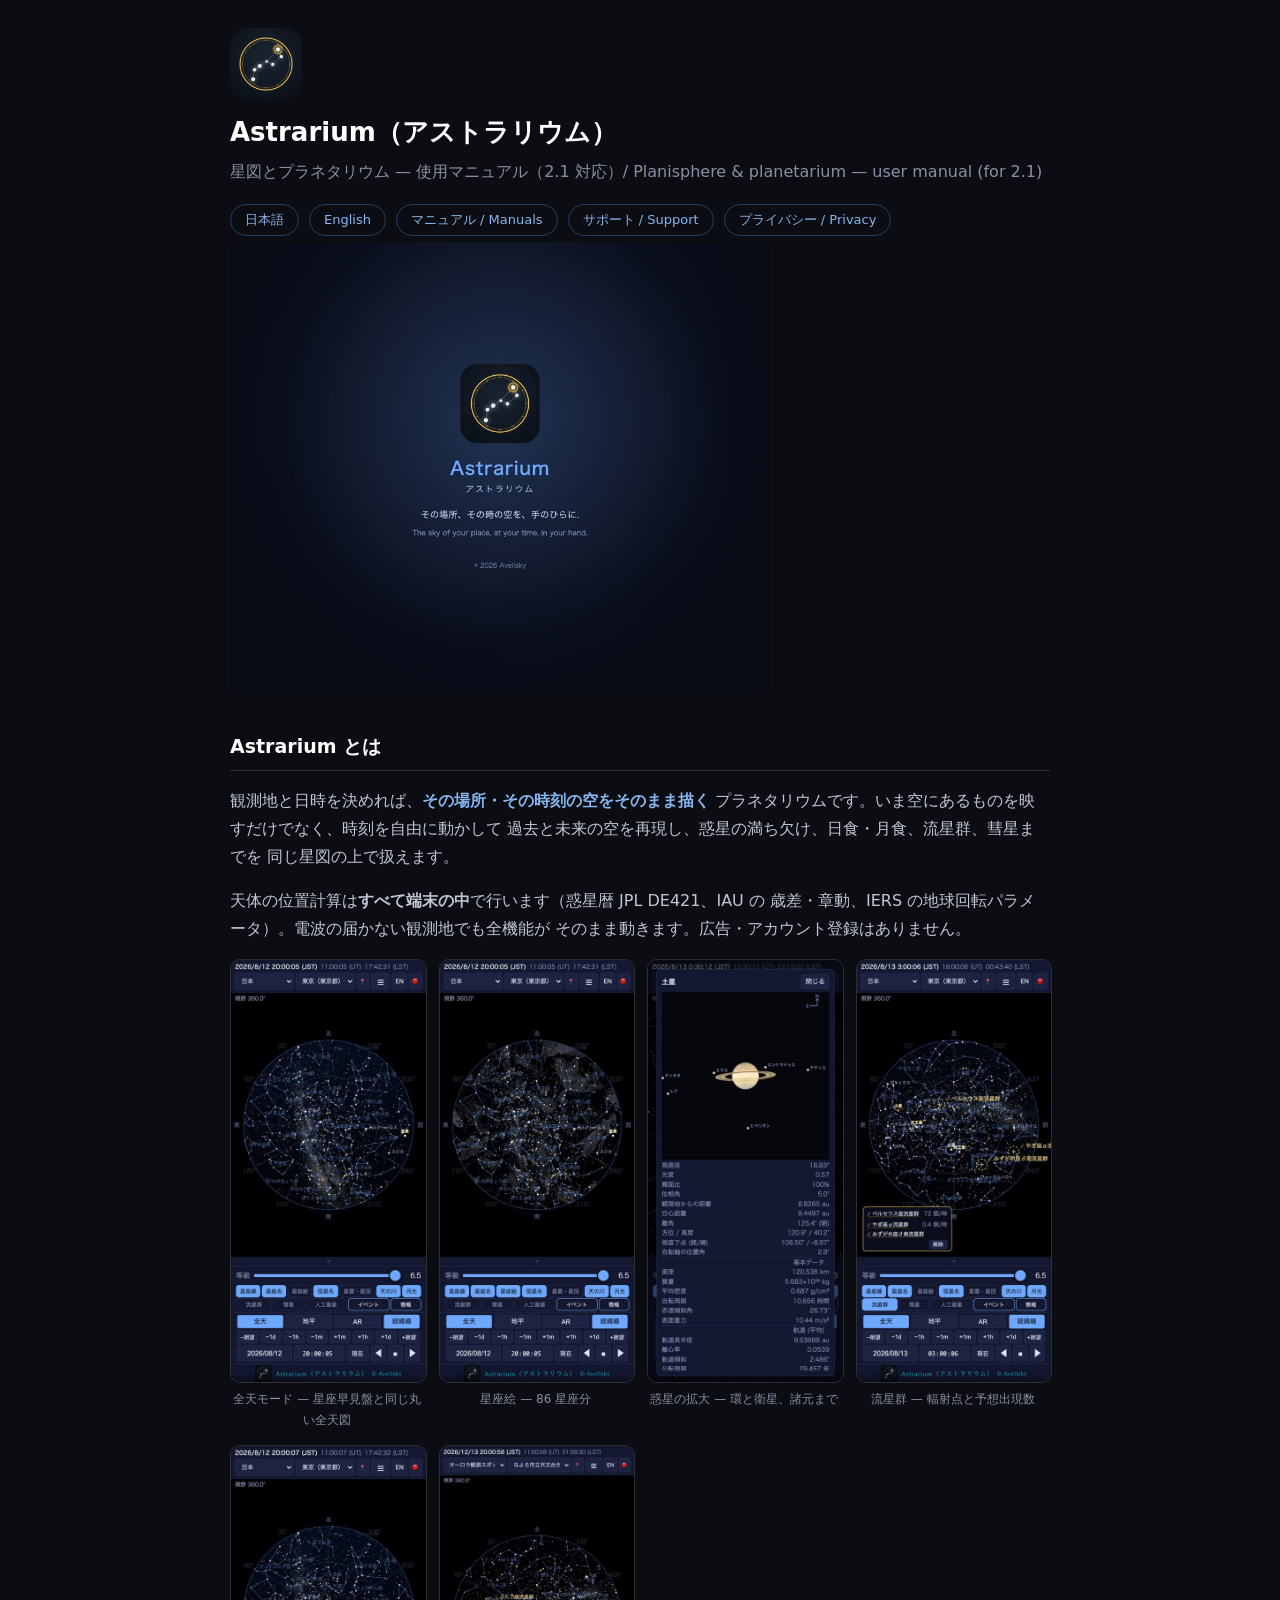
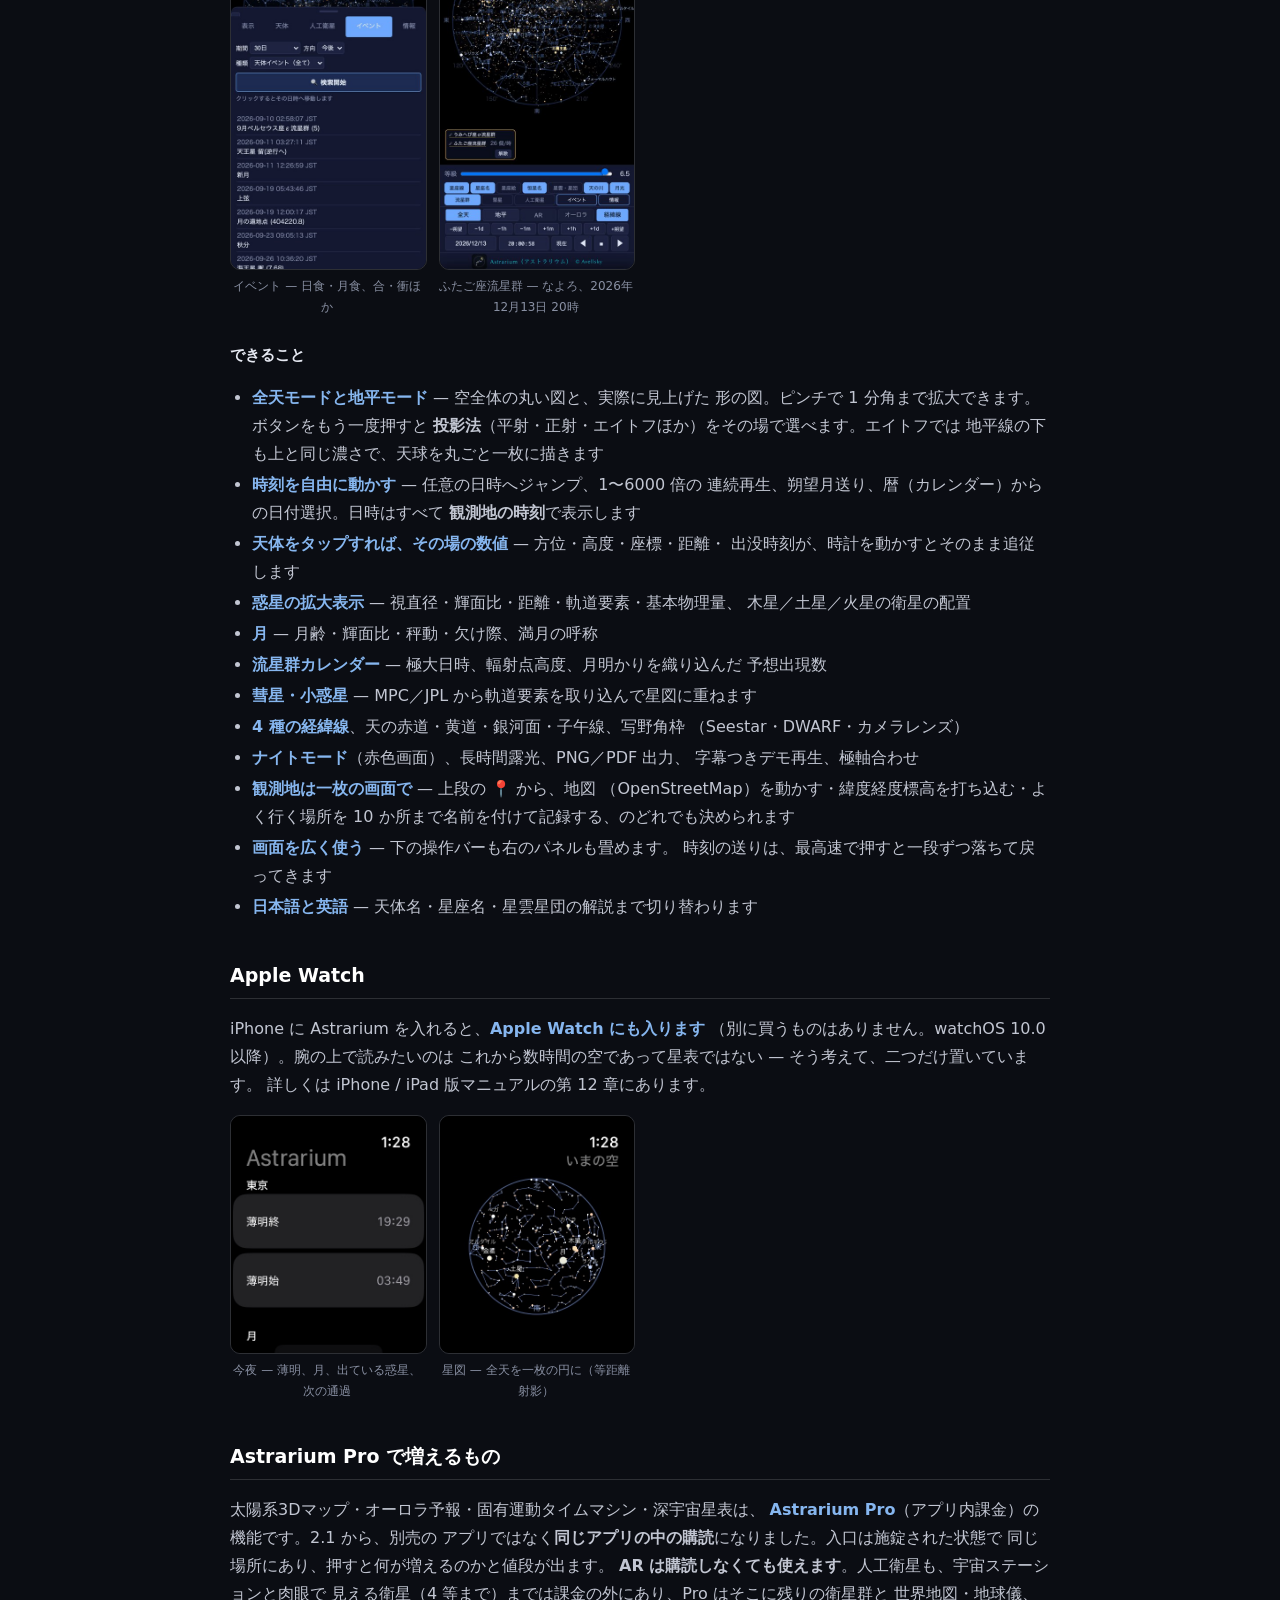
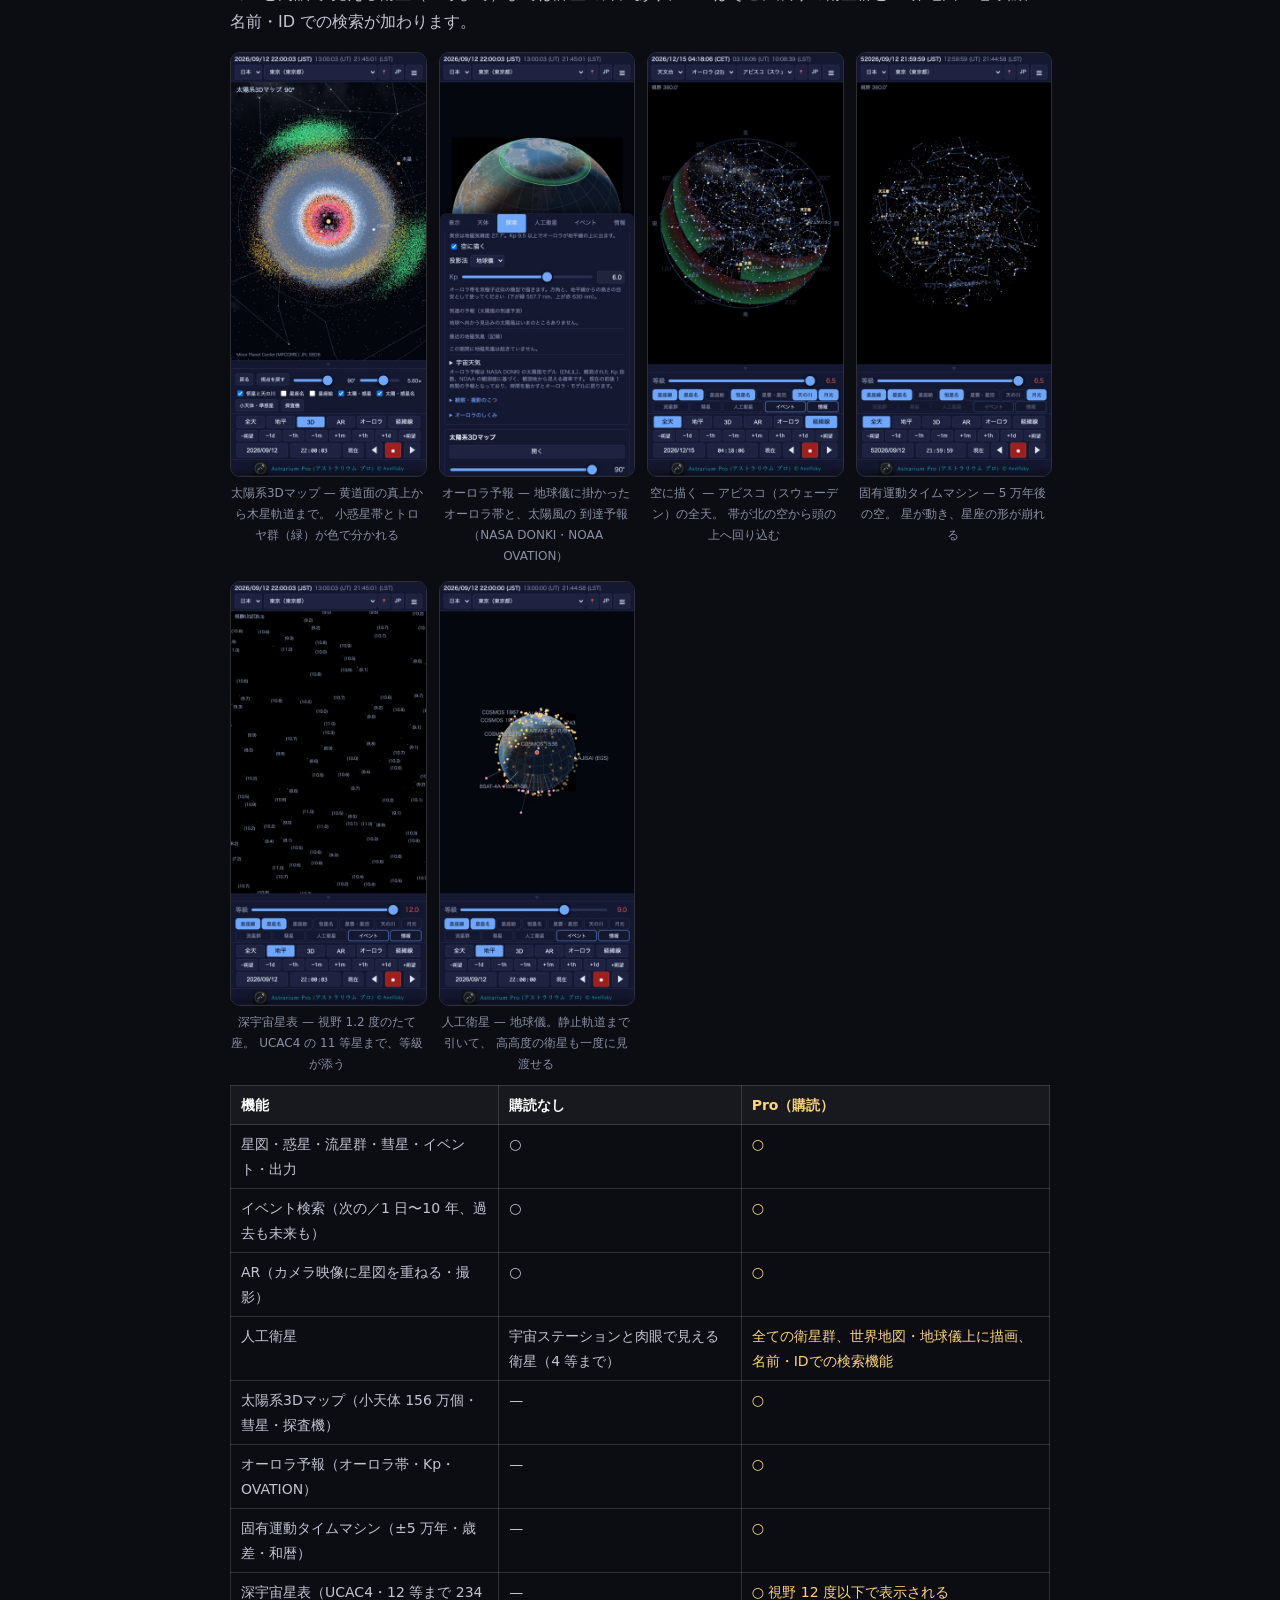
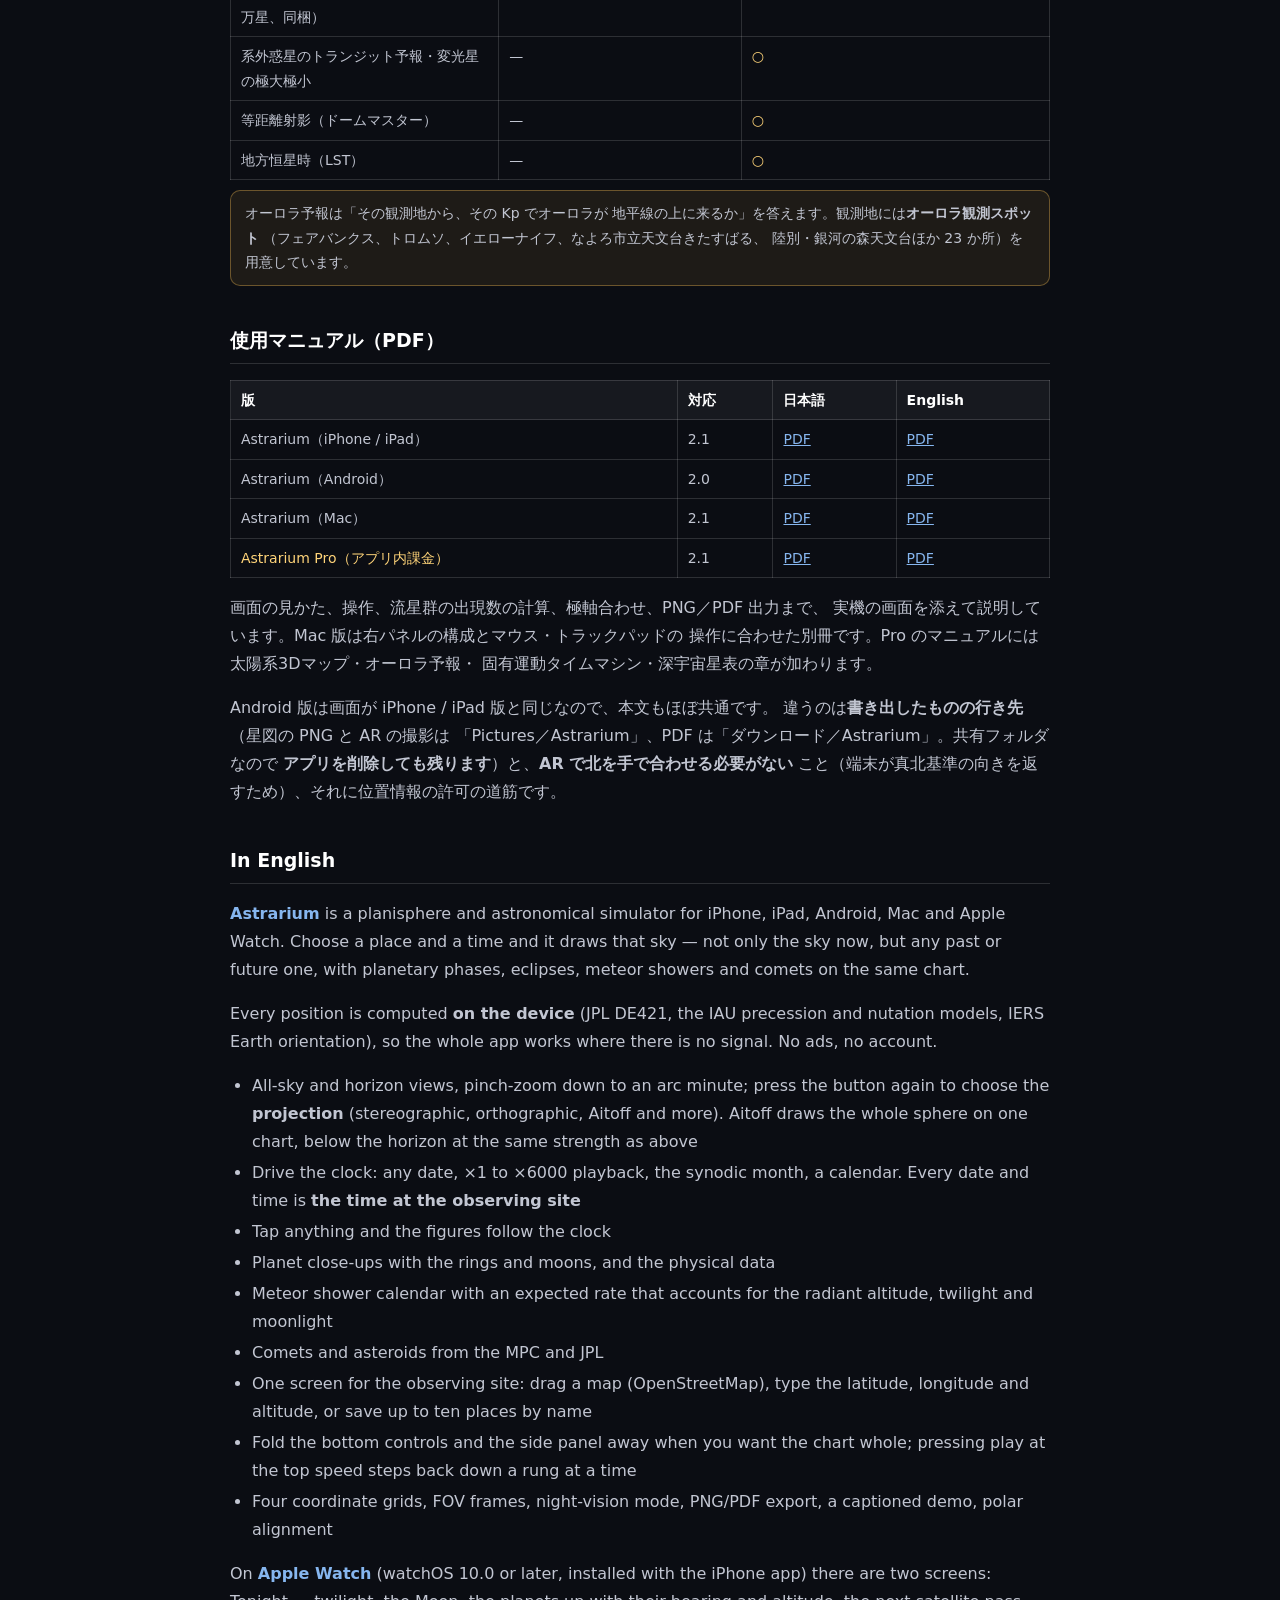
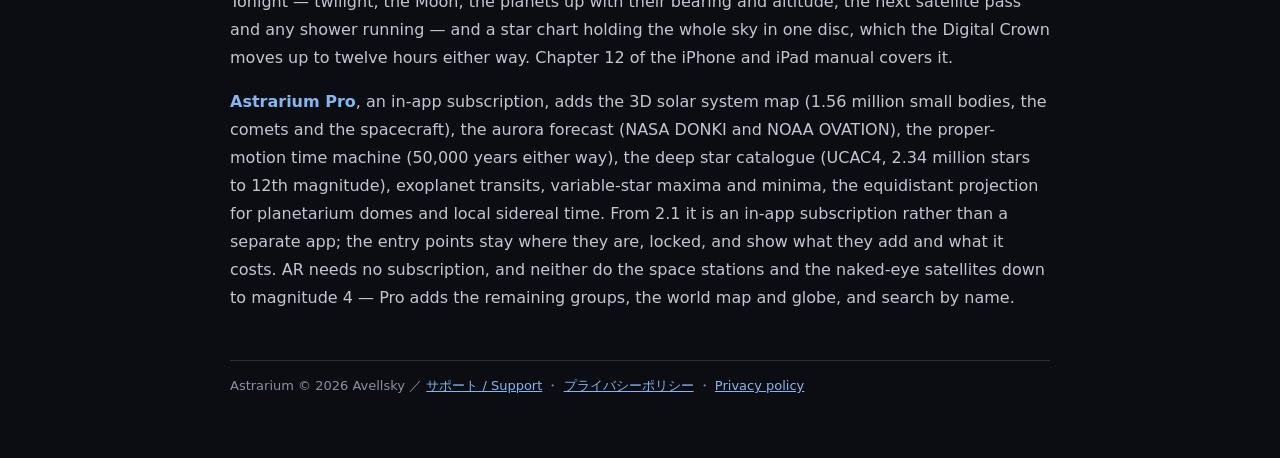
==== commit d9531a60: "公開ページ: マニュアルを 2.1 に揃える Pro が本体へ合流し、別売のアプリが無くなった (2026-09-24)。 「2.0/PRO 1.0 対応」を「2.1 対応」に、比較表の見出しを 「無" ====
--- a/manual/index.html
+++ b/manual/index.html
@@ -43,7 +43,7 @@
     border: 1px solid rgba(255,255,255,.14); }
   figcaption { font-size: 12px; color: #8990a3; margin-top: 6px;
     text-align: center; }
-  /* 起動画面は 2 枚並べる。無料版と Pro 版の違いは、まずここに出る */
+  /* 起動画面は 2 枚並べる。錠の掛かった状態と、購読で開いた状態 */
   .two { display: flex; gap: 14px; flex-wrap: wrap; }
   .two figure { flex: 1 1 300px; margin: 8px 0; }
   /* 画面の一覧。細い縦画面が並ぶので、幅で折り返す */
@@ -59,8 +59,8 @@
 
 <p class="logo"><img src="../icon.png" alt="" width="72" height="72"></p>
 <h1>Astrarium（アストラリウム）</h1>
-<div class="sub">星図とプラネタリウム — 使用マニュアル（2.0/PRO 1.0 対応）/
-Planisphere &amp; planetarium — user manual (for 2.0/PRO 1.0)</div>
+<div class="sub">星図とプラネタリウム — 使用マニュアル（2.1 対応）/
+Planisphere &amp; planetarium — user manual (for 2.1)</div>
 <div class="nav">
   <a href="#ja">日本語</a><a href="#en">English</a>
   <a href="#dl">マニュアル / Manuals</a>
@@ -68,13 +68,10 @@
   <a href="../privacy-policy.ja.html">プライバシー / Privacy</a>
 </div>
 
-<div class="two">
-  <figure><img src="img/opening.jpg" alt="Astrarium の起動画面" loading="lazy">
-    <figcaption>起動画面（無料版）/ The opening (free edition)</figcaption></figure>
-  <figure><img src="img/opening-pro.jpg" alt="Astrarium Pro の起動画面"
-      loading="lazy">
-    <figcaption>起動画面（Pro 版）/ The opening (Pro edition)</figcaption></figure>
-</div>
+<!-- **一枚にした** (2026-09-25)。Pro が本体へ合流し、別売のアプリが
+     無くなったので、並べて見せる相手がいない。 -->
+<p class="logo"><img src="img/opening.jpg" alt="Astrarium の起動画面"
+    loading="lazy" style="max-width:min(540px,100%);border-radius:8px"></p>
 
 <h2 id="ja">Astrarium とは</h2>
 <p>観測地と日時を決めれば、<b class="k">その場所・その時刻の空をそのまま描く</b>
@@ -143,12 +140,13 @@
 </div>
 
 <h2>Astrarium Pro で増えるもの</h2>
-<p>太陽系3Dマップ・オーロラ予報・固有運動タイムマシン・深宇宙星表は、別売のアプリ
-<b class="k">Astrarium Pro</b> の機能です。画面の作りも操作も無料版と同じで、入口も
-同じ場所にあります（無料版では、押すと何ができるかの説明が出ます）。
-<b>人工衛星と AR は無料版でも使えます</b> — 人工衛星は宇宙ステーションと肉眼で
-見える衛星（4 等まで）までで、Pro 版はそこに残りの衛星群と世界地図・地球儀、
-名前・ID での検索が加わります。</p>
+<p>太陽系3Dマップ・オーロラ予報・固有運動タイムマシン・深宇宙星表は、
+<b class="k">Astrarium Pro</b>（アプリ内課金）の機能です。2.1 から、別売の
+アプリではなく<b>同じアプリの中の購読</b>になりました。入口は施錠された状態で
+同じ場所にあり、押すと何が増えるのかと値段が出ます。
+<b>AR は購読しなくても使えます</b>。人工衛星も、宇宙ステーションと肉眼で
+見える衛星（4 等まで）までは課金の外にあり、Pro はそこに残りの衛星群と
+世界地図・地球儀、名前・ID での検索が加わります。</p>
 
 <div class="shots">
   <figure><img src="img/pro-ssd.jpg" alt="太陽系3Dマップ" loading="lazy">
@@ -174,7 +172,7 @@
 </div>
 
 <table>
-<tr><th>機能</th><th>無料版</th><th class="pro">Pro 版</th></tr>
+<tr><th>機能</th><th>購読なし</th><th class="pro">Pro（購読）</th></tr>
 <tr><td>星図・惑星・流星群・彗星・イベント・出力</td><td>○</td><td class="pro">○</td></tr>
 <tr><td>イベント検索（次の／1 日〜10 年、過去も未来も）</td><td>○</td>
     <td class="pro">○</td></tr>
@@ -202,23 +200,23 @@
 <h2 id="dl">使用マニュアル（PDF）</h2>
 <table class="dl">
 <tr><th>版</th><th>対応</th><th>日本語</th><th>English</th></tr>
-<tr><td>Astrarium（iPhone / iPad）</td><td>2.0</td>
+<tr><td>Astrarium（iPhone / iPad）</td><td>2.1</td>
     <td><a href="astrarium-manual-ja.pdf">PDF</a></td>
     <td><a href="astrarium-manual-en.pdf">PDF</a></td></tr>
 <tr><td>Astrarium（Android）</td><td>2.0</td>
     <td><a href="astrarium-manual-android-ja.pdf">PDF</a></td>
     <td><a href="astrarium-manual-android-en.pdf">PDF</a></td></tr>
-<tr><td>Astrarium（Mac）</td><td>2.0</td>
+<tr><td>Astrarium（Mac）</td><td>2.1</td>
     <td><a href="astrarium-manual-mac-ja.pdf">PDF</a></td>
     <td><a href="astrarium-manual-mac-en.pdf">PDF</a></td></tr>
-<tr><td class="pro">Astrarium Pro（iPhone / iPad）</td><td>1.0</td>
+<tr><td class="pro">Astrarium Pro（アプリ内課金）</td><td>2.1</td>
     <td><a href="astrarium-pro-manual-ja.pdf">PDF</a></td>
     <td><a href="astrarium-pro-manual-en.pdf">PDF</a></td></tr>
 </table>
 <p>画面の見かた、操作、流星群の出現数の計算、極軸合わせ、PNG／PDF 出力まで、
 実機の画面を添えて説明しています。Mac 版は右パネルの構成とマウス・トラックパッドの
-操作に合わせた別冊です。Pro 版には太陽系3Dマップ・オーロラ予報・固有運動タイムマシン・深宇宙星表の章が
-加わります。</p>
+操作に合わせた別冊です。Pro のマニュアルには太陽系3Dマップ・オーロラ予報・
+固有運動タイムマシン・深宇宙星表の章が加わります。</p>
 <p>Android 版は画面が iPhone / iPad 版と同じなので、本文もほぼ共通です。
 違うのは<b>書き出したものの行き先</b>（星図の PNG と AR の撮影は
 「Pictures／Astrarium」、PDF は「ダウンロード／Astrarium」。共有フォルダなので
@@ -258,15 +256,16 @@
 and a star chart holding the whole sky in one disc, which the Digital Crown moves
 up to twelve hours either way. Chapter 12 of the iPhone and iPad manual covers
 it.</p>
-<p><b class="k">Astrarium Pro</b>, a separate app, adds the 3D solar system map
+<p><b class="k">Astrarium Pro</b>, an in-app subscription, adds the 3D solar system map
 (1.56 million small bodies, the comets and the spacecraft), the aurora forecast
 (NASA DONKI and NOAA OVATION), the proper-motion time machine (50,000 years
 either way), the deep star catalogue (UCAC4, 2.34 million stars to 12th
 magnitude), exoplanet transits, variable-star maxima and minima, the equidistant
-projection for planetarium domes and local sidereal time. Satellites and AR are
-in the free edition too — the free one carries the space stations and the
-naked-eye satellites down to magnitude 4, and Pro adds the remaining groups, the
-world map and globe, and search by name.</p>
+projection for planetarium domes and local sidereal time. From 2.1 it is an
+in-app subscription rather than a separate app; the entry points stay where they
+are, locked, and show what they add and what it costs. AR needs no subscription,
+and neither do the space stations and the naked-eye satellites down to magnitude
+4 — Pro adds the remaining groups, the world map and globe, and search by name.</p>
 
 <footer>
 Astrarium © 2026 Avellsky ／
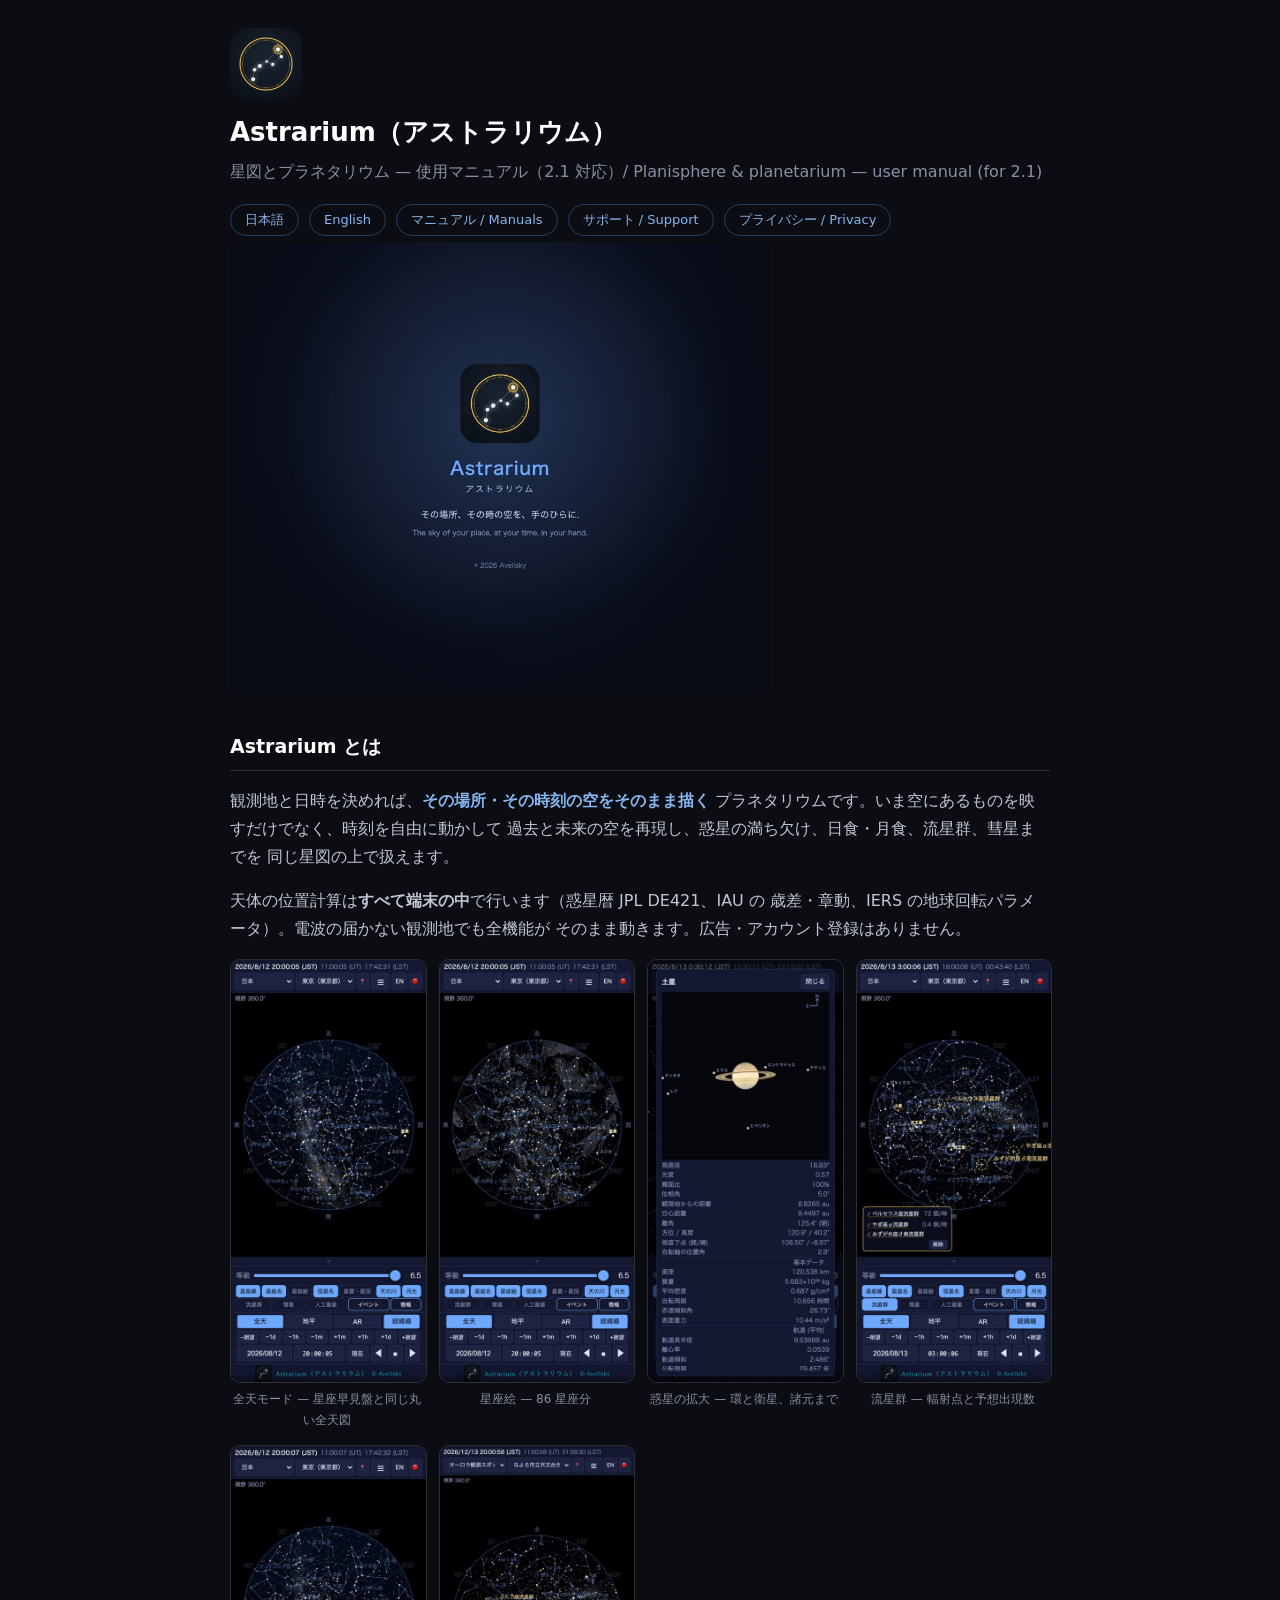
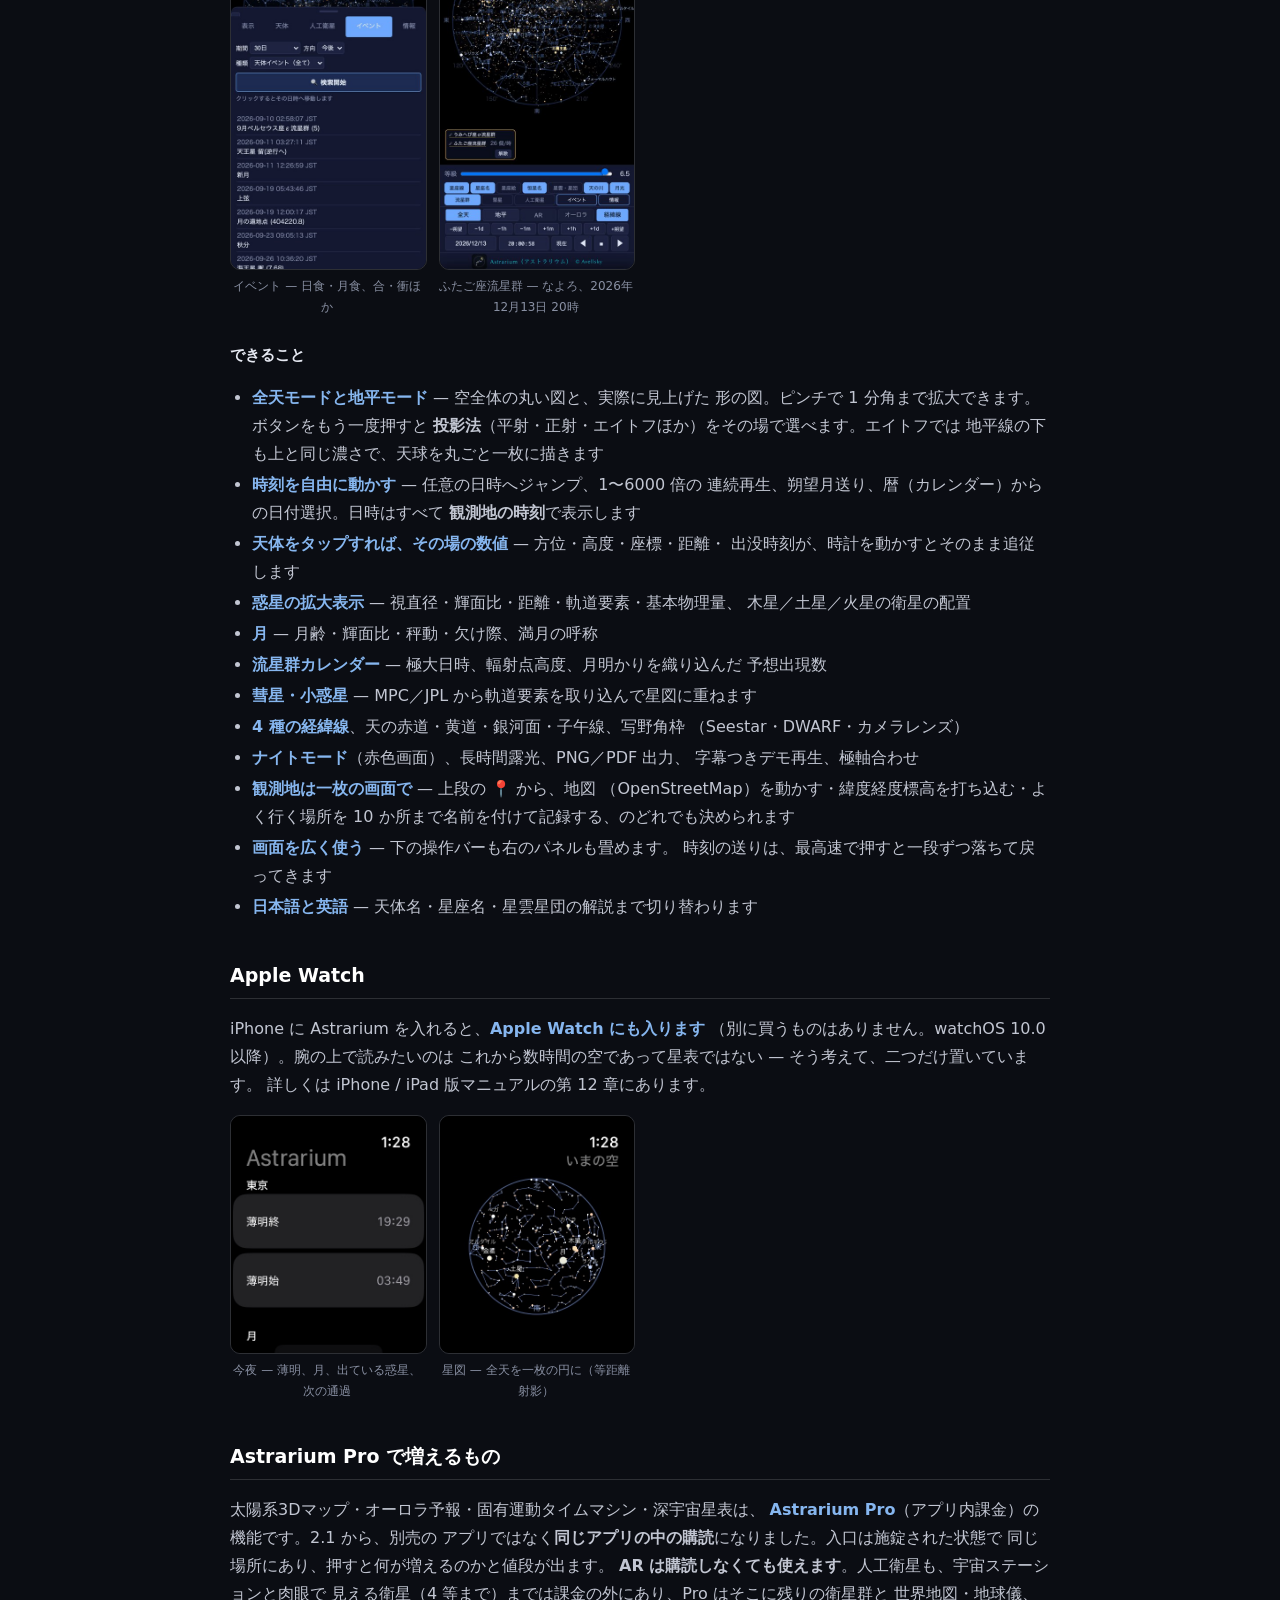
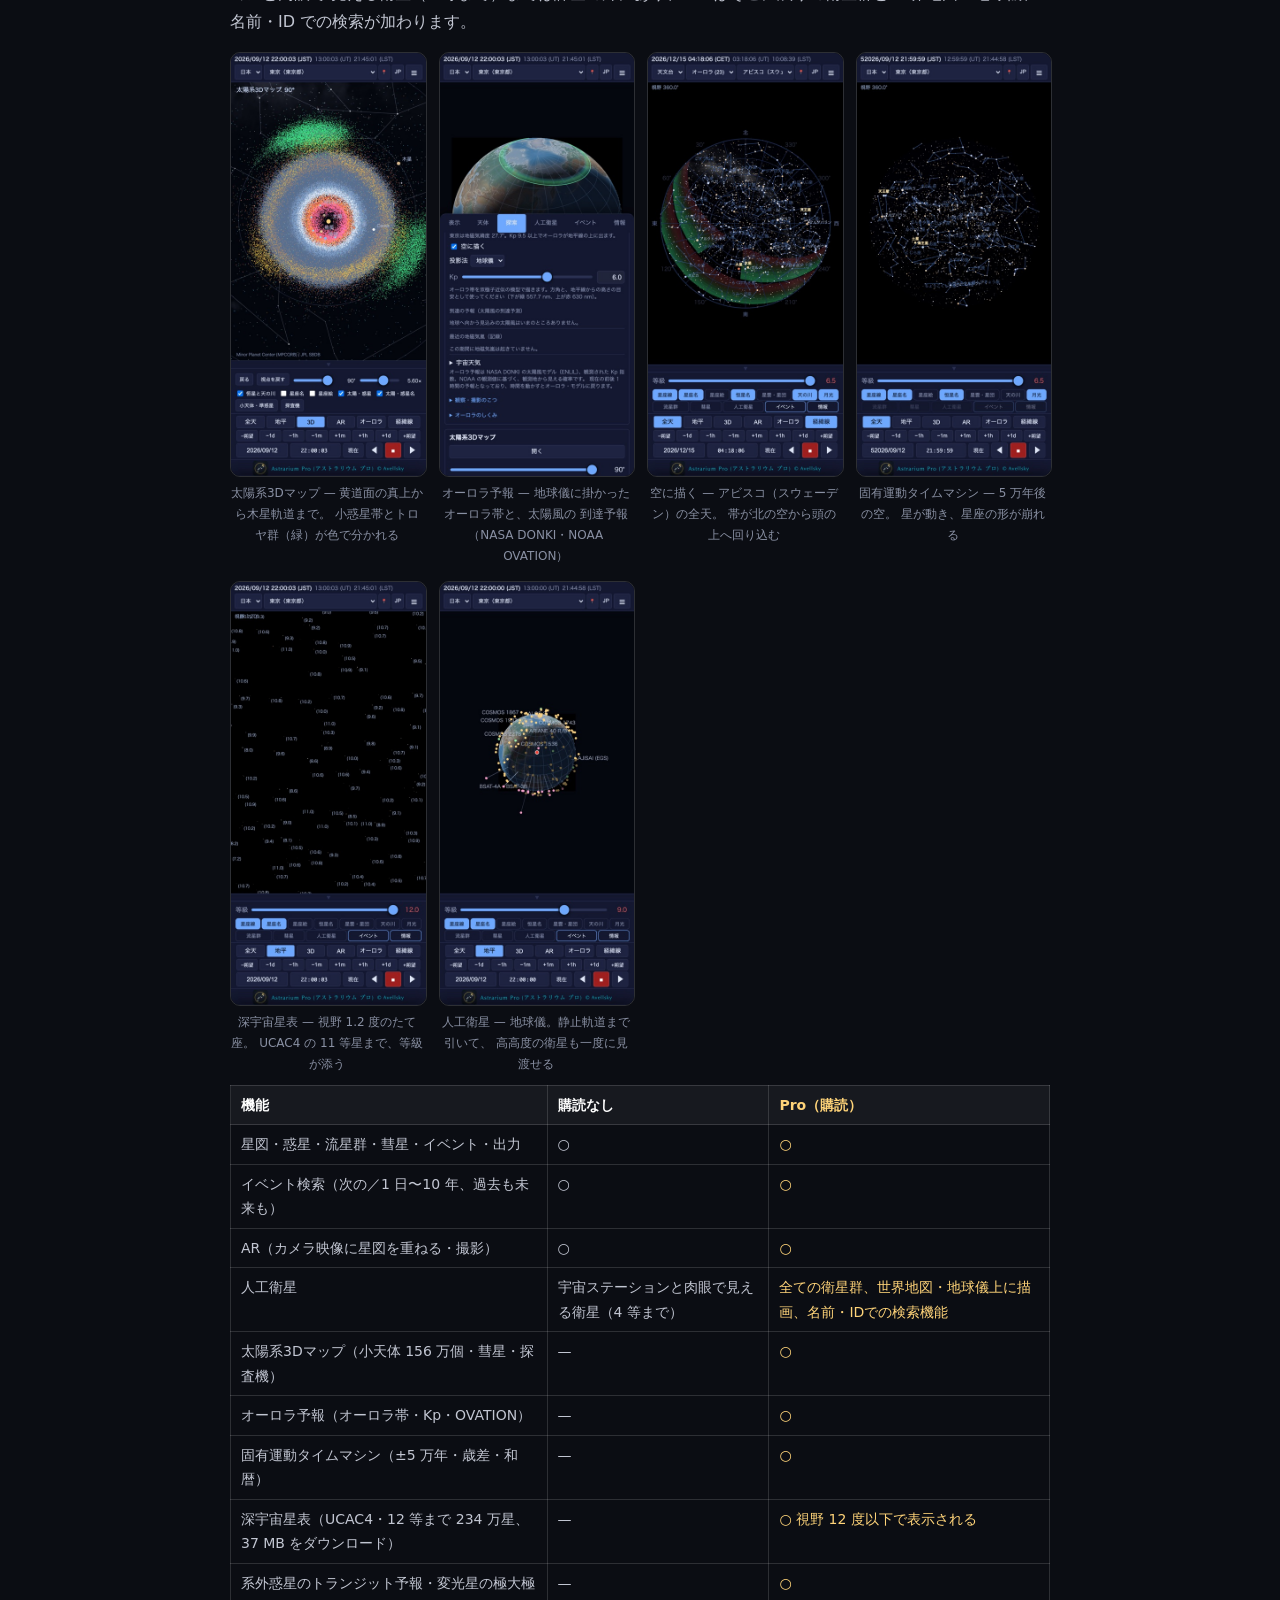
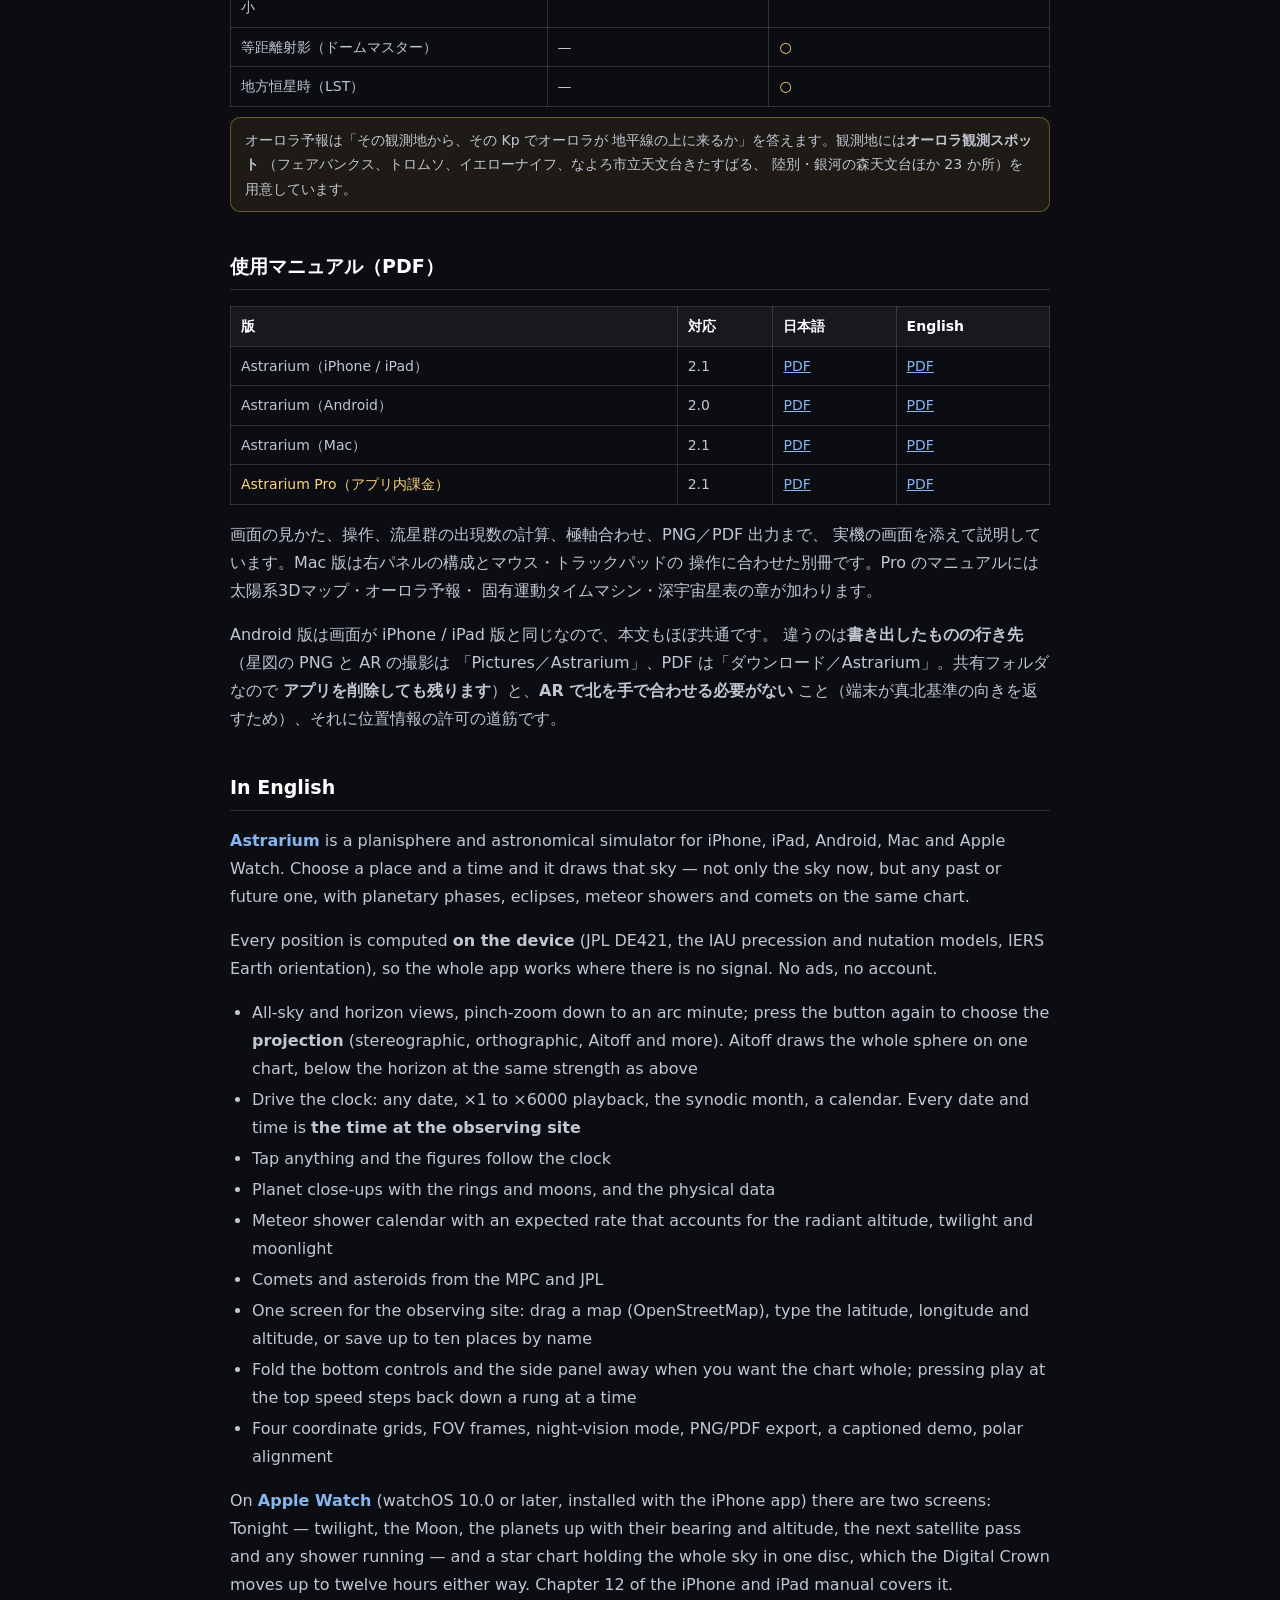
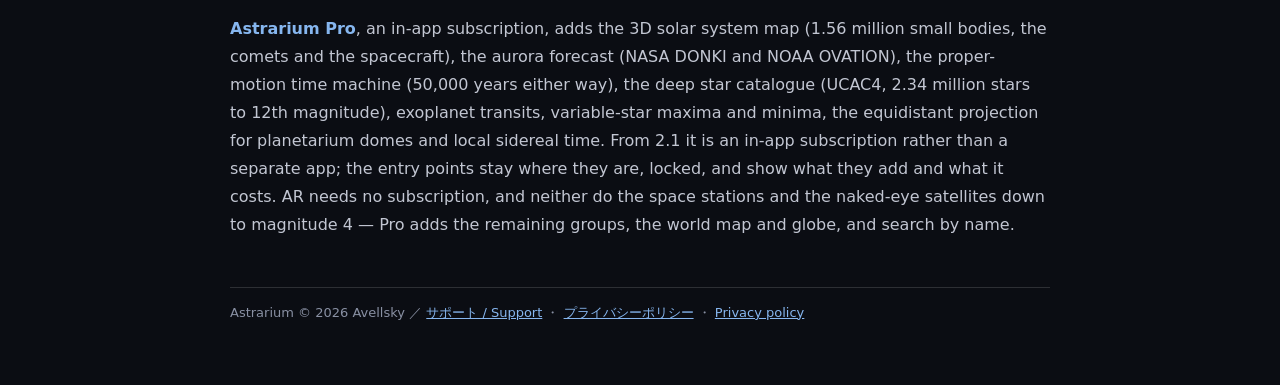
==== commit 4684c3c4: "README と画面写真を 2.1 の姿に直す 画面写真は**現行のビルド (70) で撮り直した**。前のものは 2026-09-22 の もので、Pro を本体へ合流させる前の画面だった (バーの" ====
--- a/manual/index.html
+++ b/manual/index.html
@@ -184,7 +184,7 @@
 <tr><td>オーロラ予報（オーロラ帯・Kp・OVATION）</td><td>—</td><td class="pro">○</td></tr>
 <tr><td>固有運動タイムマシン（±5 万年・歳差・和暦）</td><td>—</td>
     <td class="pro">○</td></tr>
-<tr><td>深宇宙星表（UCAC4・12 等まで 234 万星、同梱）</td><td>—</td>
+<tr><td>深宇宙星表（UCAC4・12 等まで 234 万星、37 MB をダウンロード）</td><td>—</td>
     <td class="pro">○ 視野 12 度以下で表示される</td></tr>
 <tr><td>系外惑星のトランジット予報・変光星の極大極小</td><td>—</td>
     <td class="pro">○</td></tr>
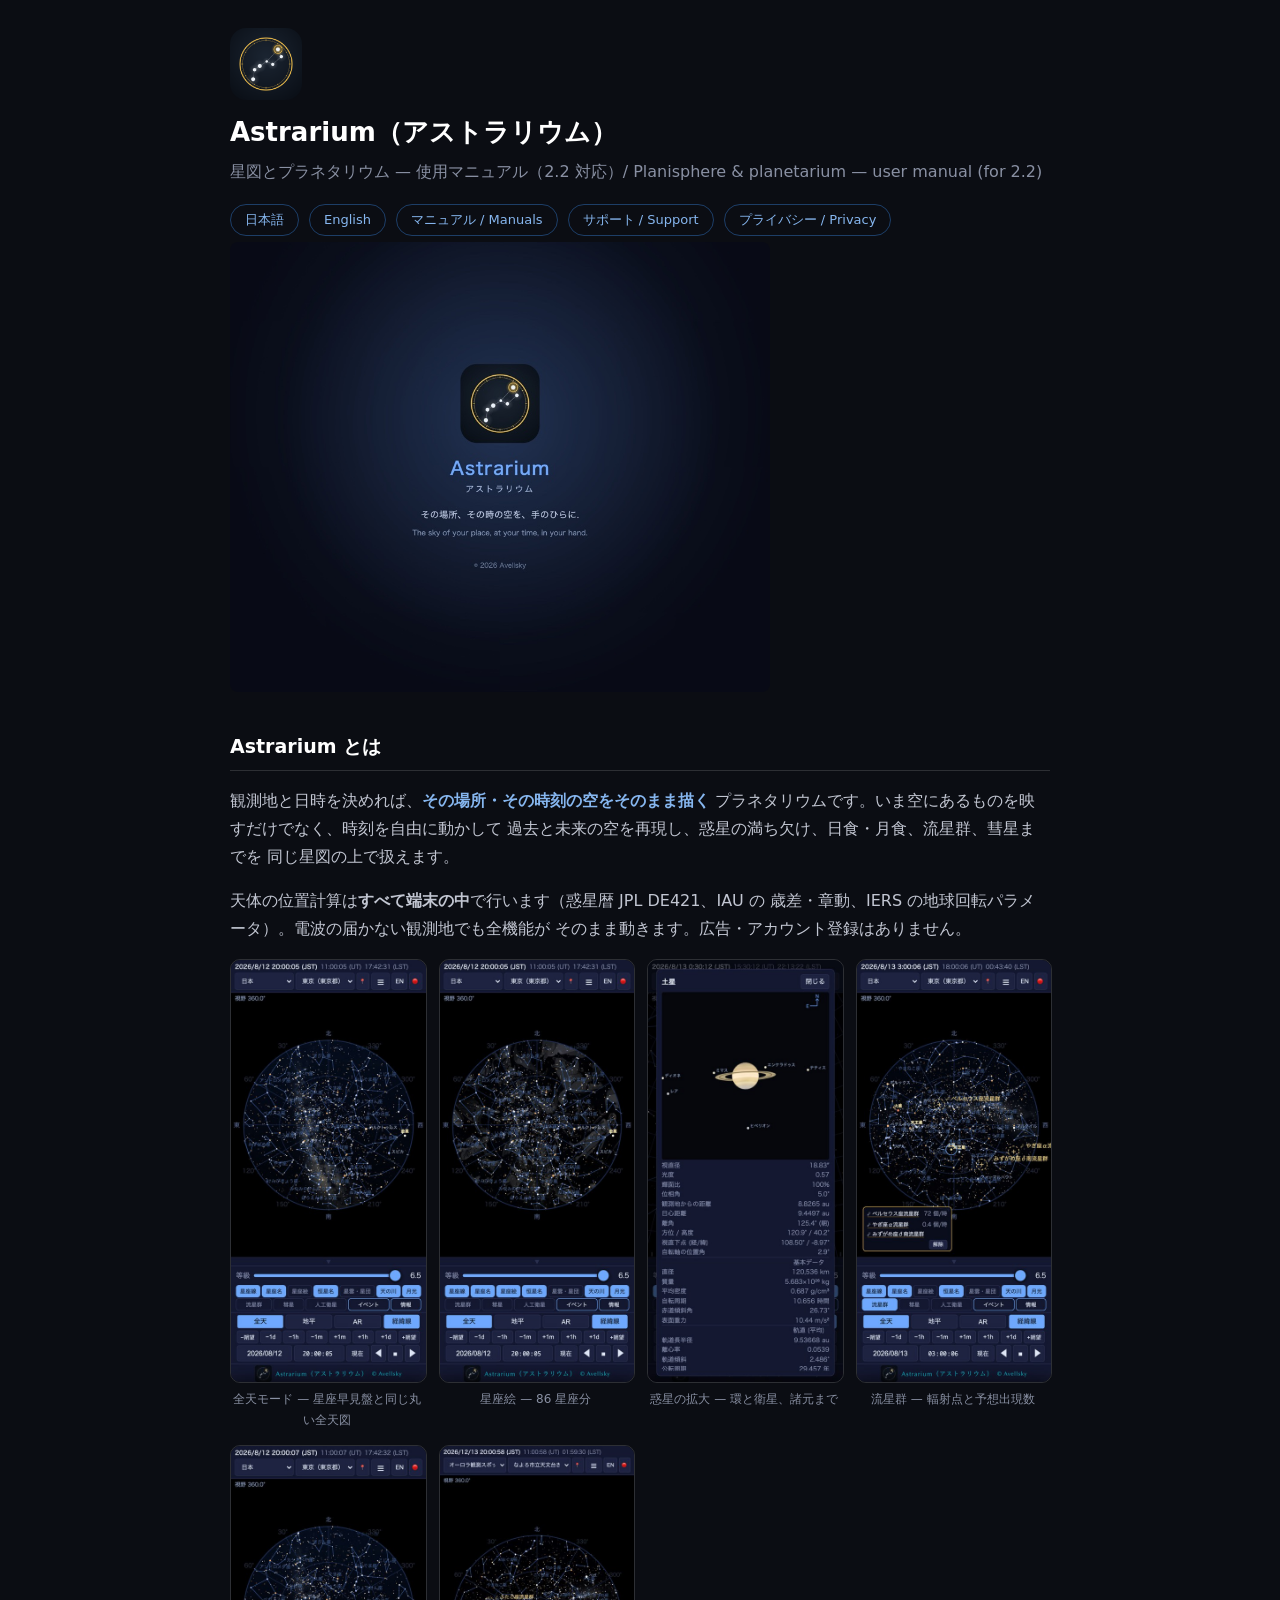
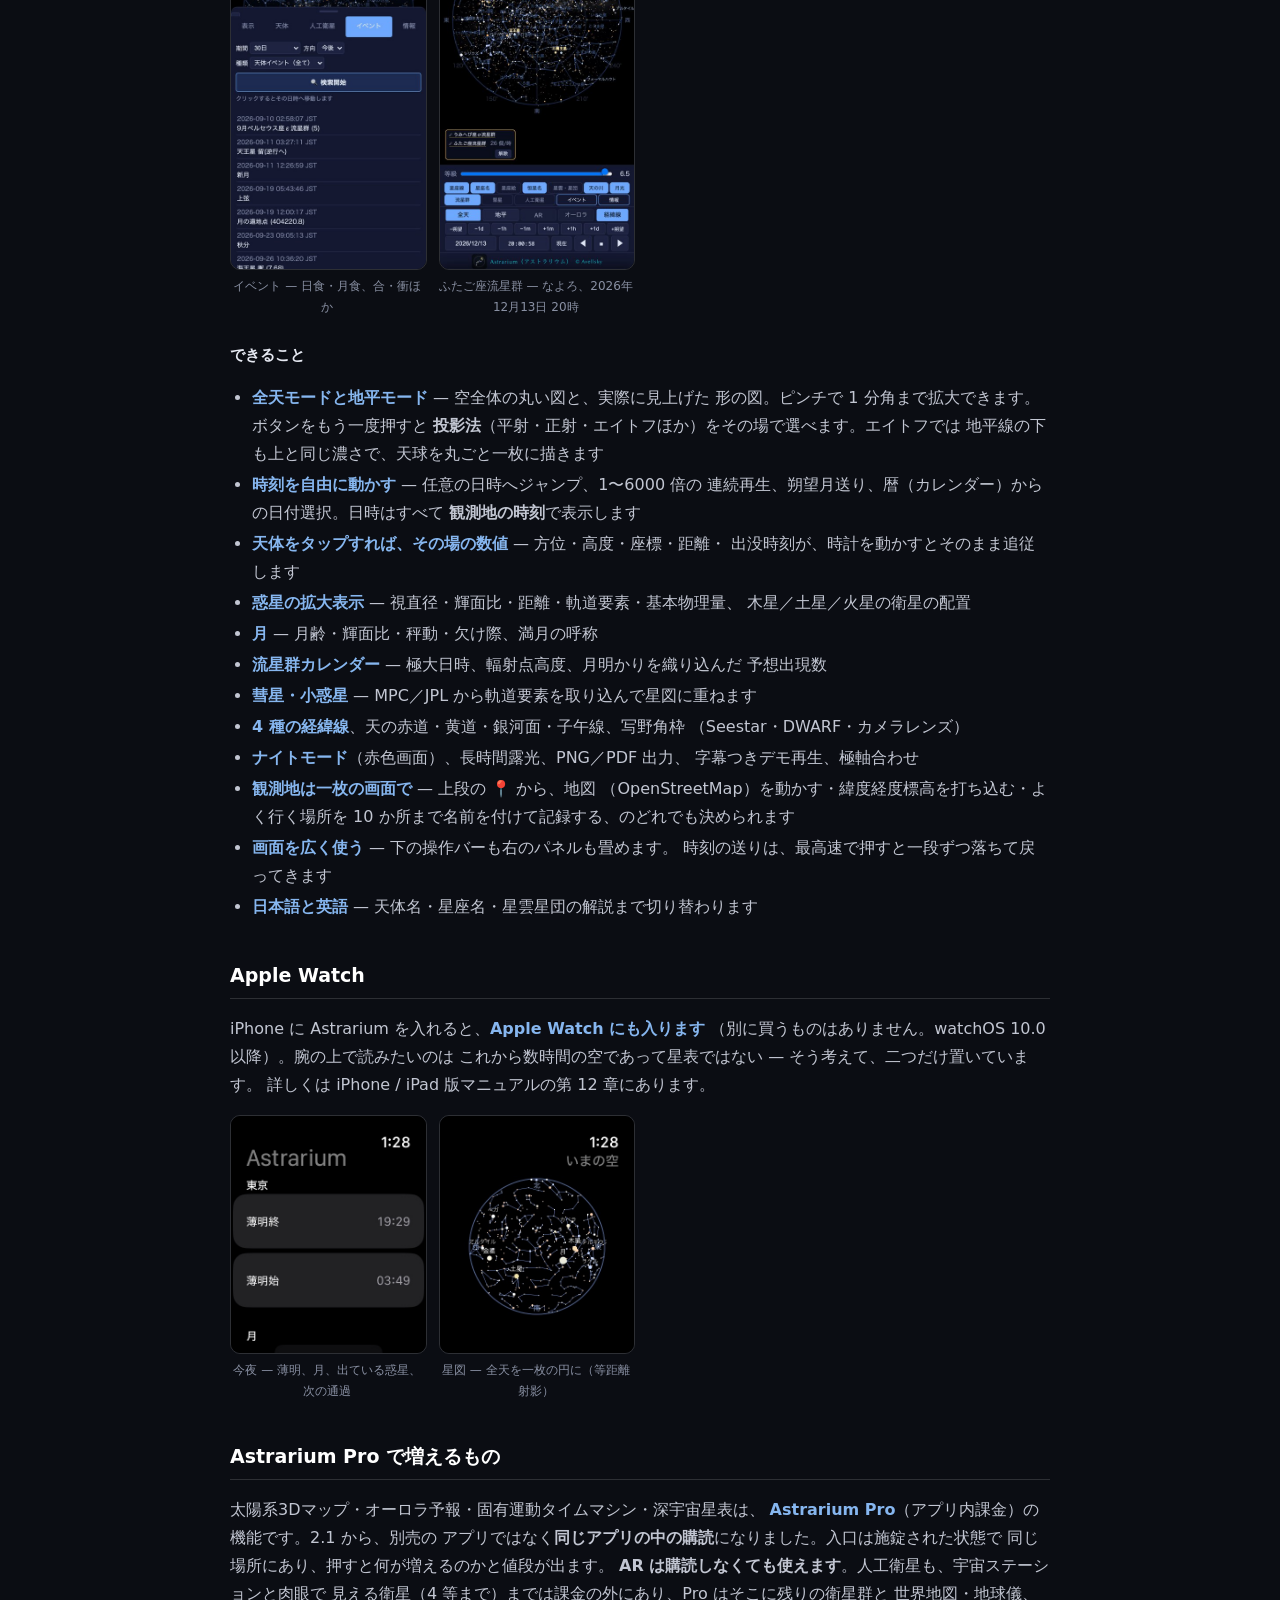
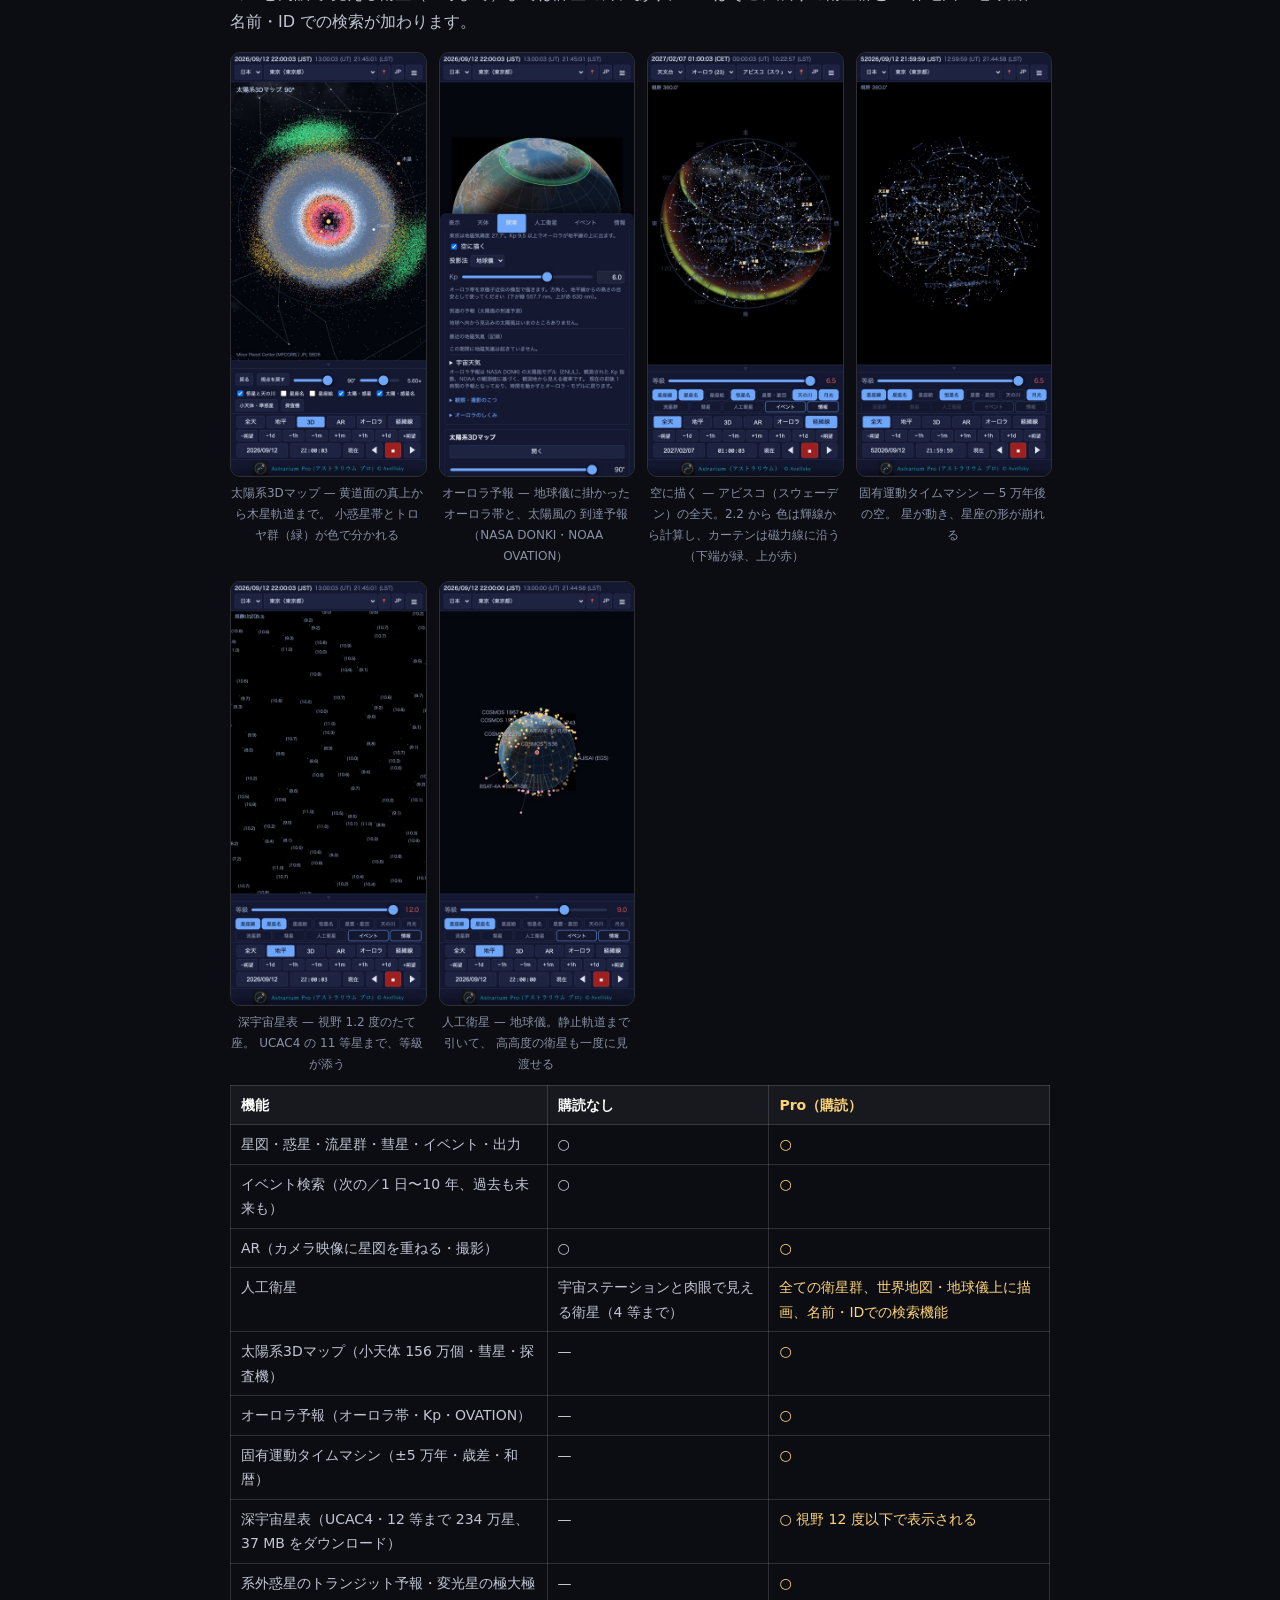
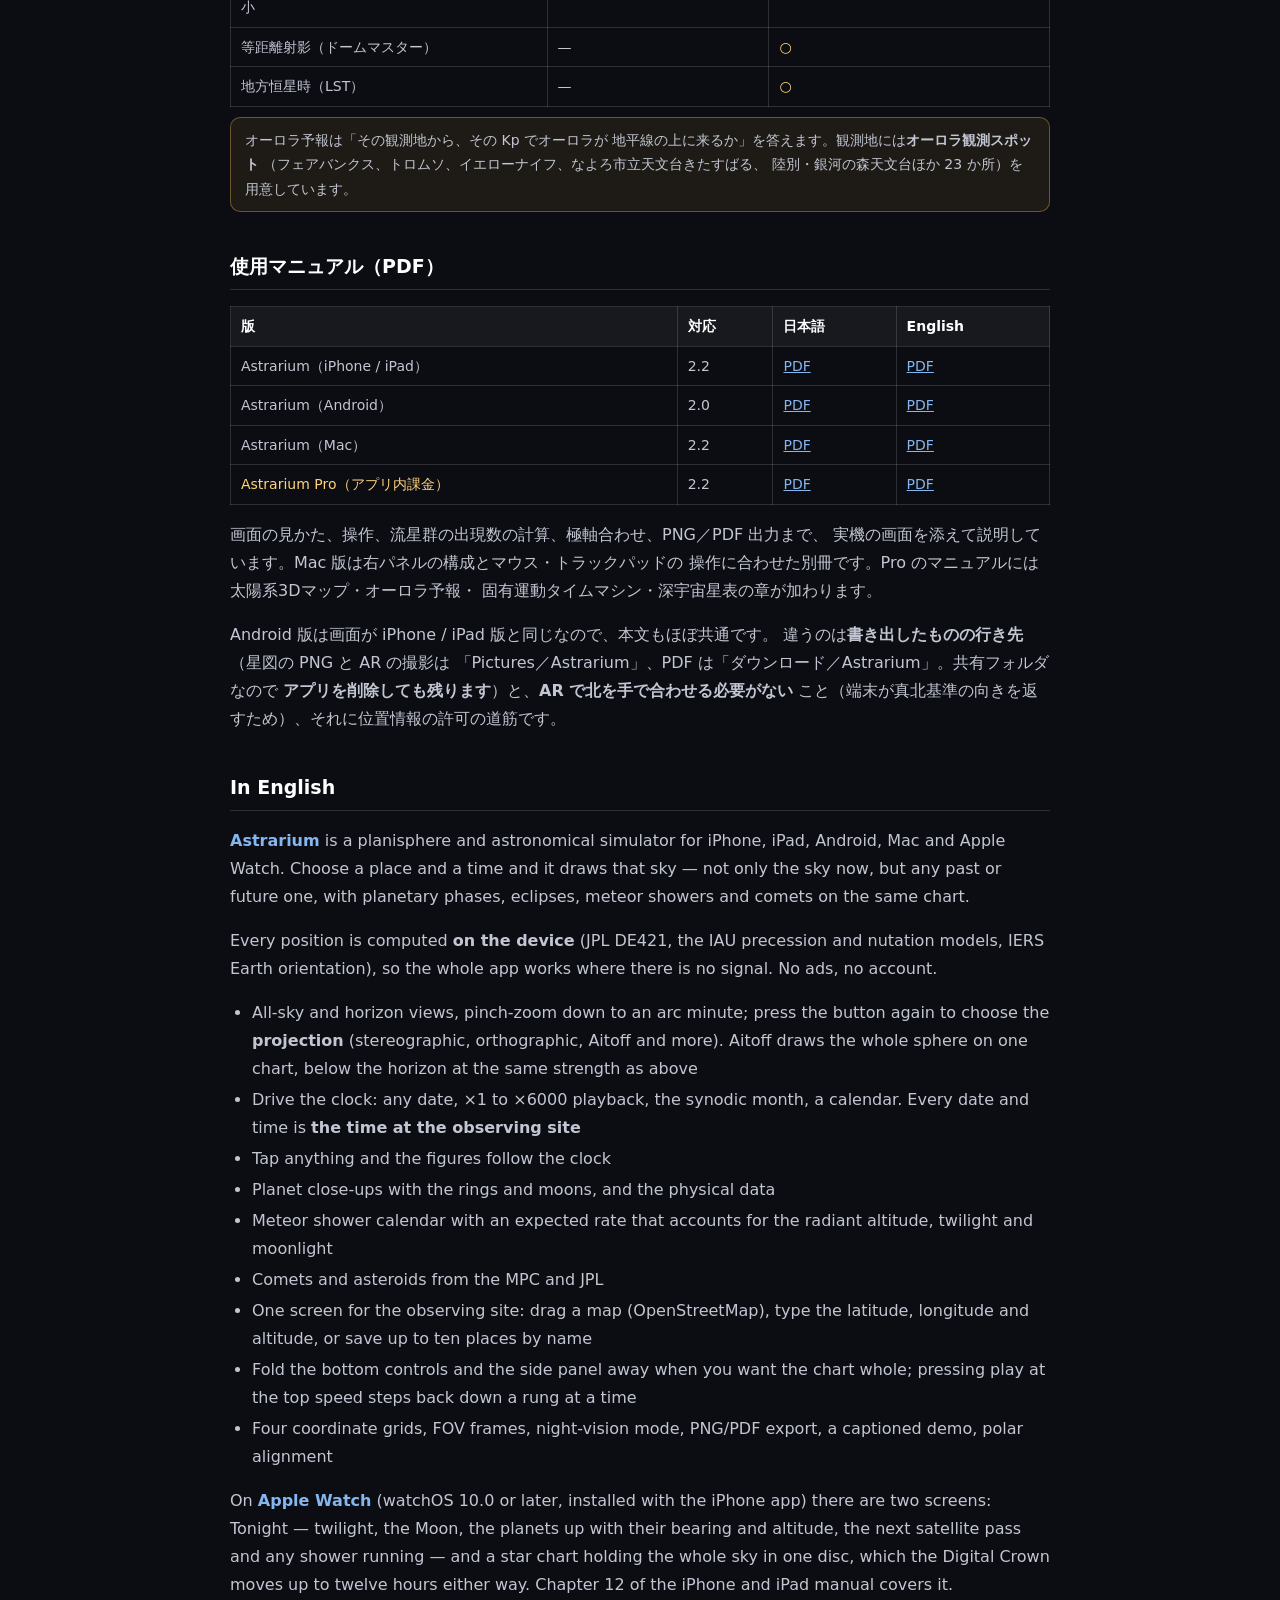
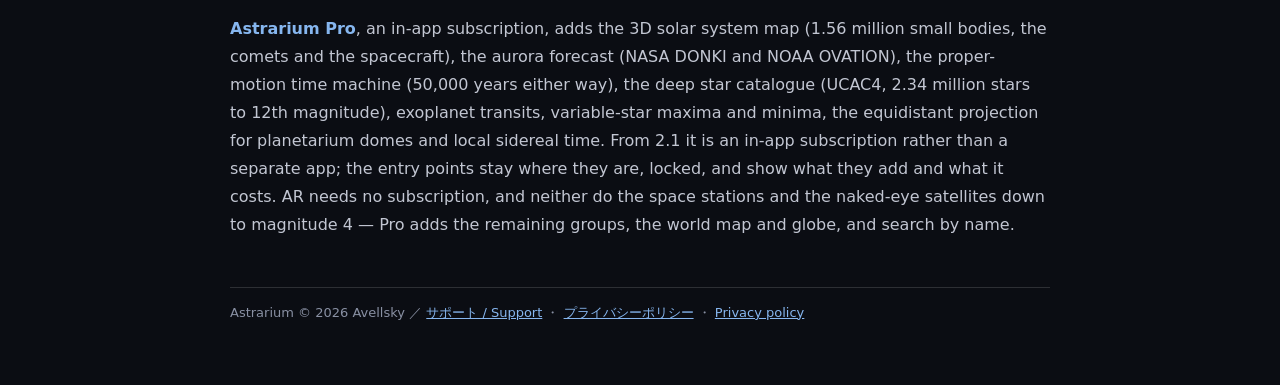
==== commit 30d05841: "マニュアルを 2.2 に更新する オーロラの描き方が 2.2 で大きく変わったので、その節を書き直した。 色を輝線から計算すること、カーテンが磁力線に沿うこと、脈動オーロラ、 高高度の赤、地平線ぎわの" ====
--- a/manual/index.html
+++ b/manual/index.html
@@ -59,8 +59,8 @@
 
 <p class="logo"><img src="../icon.png" alt="" width="72" height="72"></p>
 <h1>Astrarium（アストラリウム）</h1>
-<div class="sub">星図とプラネタリウム — 使用マニュアル（2.1 対応）/
-Planisphere &amp; planetarium — user manual (for 2.1)</div>
+<div class="sub">星図とプラネタリウム — 使用マニュアル（2.2 対応）/
+Planisphere &amp; planetarium — user manual (for 2.2)</div>
 <div class="nav">
   <a href="#ja">日本語</a><a href="#en">English</a>
   <a href="#dl">マニュアル / Manuals</a>
@@ -156,8 +156,8 @@
     <figcaption>オーロラ予報 — 地球儀に掛かったオーロラ帯と、太陽風の
     到達予報（NASA DONKI・NOAA OVATION）</figcaption></figure>
   <figure><img src="img/pro-aurora.jpg" alt="アビスコのオーロラ" loading="lazy">
-    <figcaption>空に描く — アビスコ（スウェーデン）の全天。
-    帯が北の空から頭の上へ回り込む</figcaption></figure>
+    <figcaption>空に描く — アビスコ（スウェーデン）の全天。2.2 から
+    色は輝線から計算し、カーテンは磁力線に沿う（下端が緑、上が赤）</figcaption></figure>
   <figure><img src="img/pro-timemachine.jpg" alt="固有運動タイムマシン"
       loading="lazy">
     <figcaption>固有運動タイムマシン — 5 万年後の空。
@@ -200,16 +200,16 @@
 <h2 id="dl">使用マニュアル（PDF）</h2>
 <table class="dl">
 <tr><th>版</th><th>対応</th><th>日本語</th><th>English</th></tr>
-<tr><td>Astrarium（iPhone / iPad）</td><td>2.1</td>
+<tr><td>Astrarium（iPhone / iPad）</td><td>2.2</td>
     <td><a href="astrarium-manual-ja.pdf">PDF</a></td>
     <td><a href="astrarium-manual-en.pdf">PDF</a></td></tr>
 <tr><td>Astrarium（Android）</td><td>2.0</td>
     <td><a href="astrarium-manual-android-ja.pdf">PDF</a></td>
     <td><a href="astrarium-manual-android-en.pdf">PDF</a></td></tr>
-<tr><td>Astrarium（Mac）</td><td>2.1</td>
+<tr><td>Astrarium（Mac）</td><td>2.2</td>
     <td><a href="astrarium-manual-mac-ja.pdf">PDF</a></td>
     <td><a href="astrarium-manual-mac-en.pdf">PDF</a></td></tr>
-<tr><td class="pro">Astrarium Pro（アプリ内課金）</td><td>2.1</td>
+<tr><td class="pro">Astrarium Pro（アプリ内課金）</td><td>2.2</td>
     <td><a href="astrarium-pro-manual-ja.pdf">PDF</a></td>
     <td><a href="astrarium-pro-manual-en.pdf">PDF</a></td></tr>
 </table>
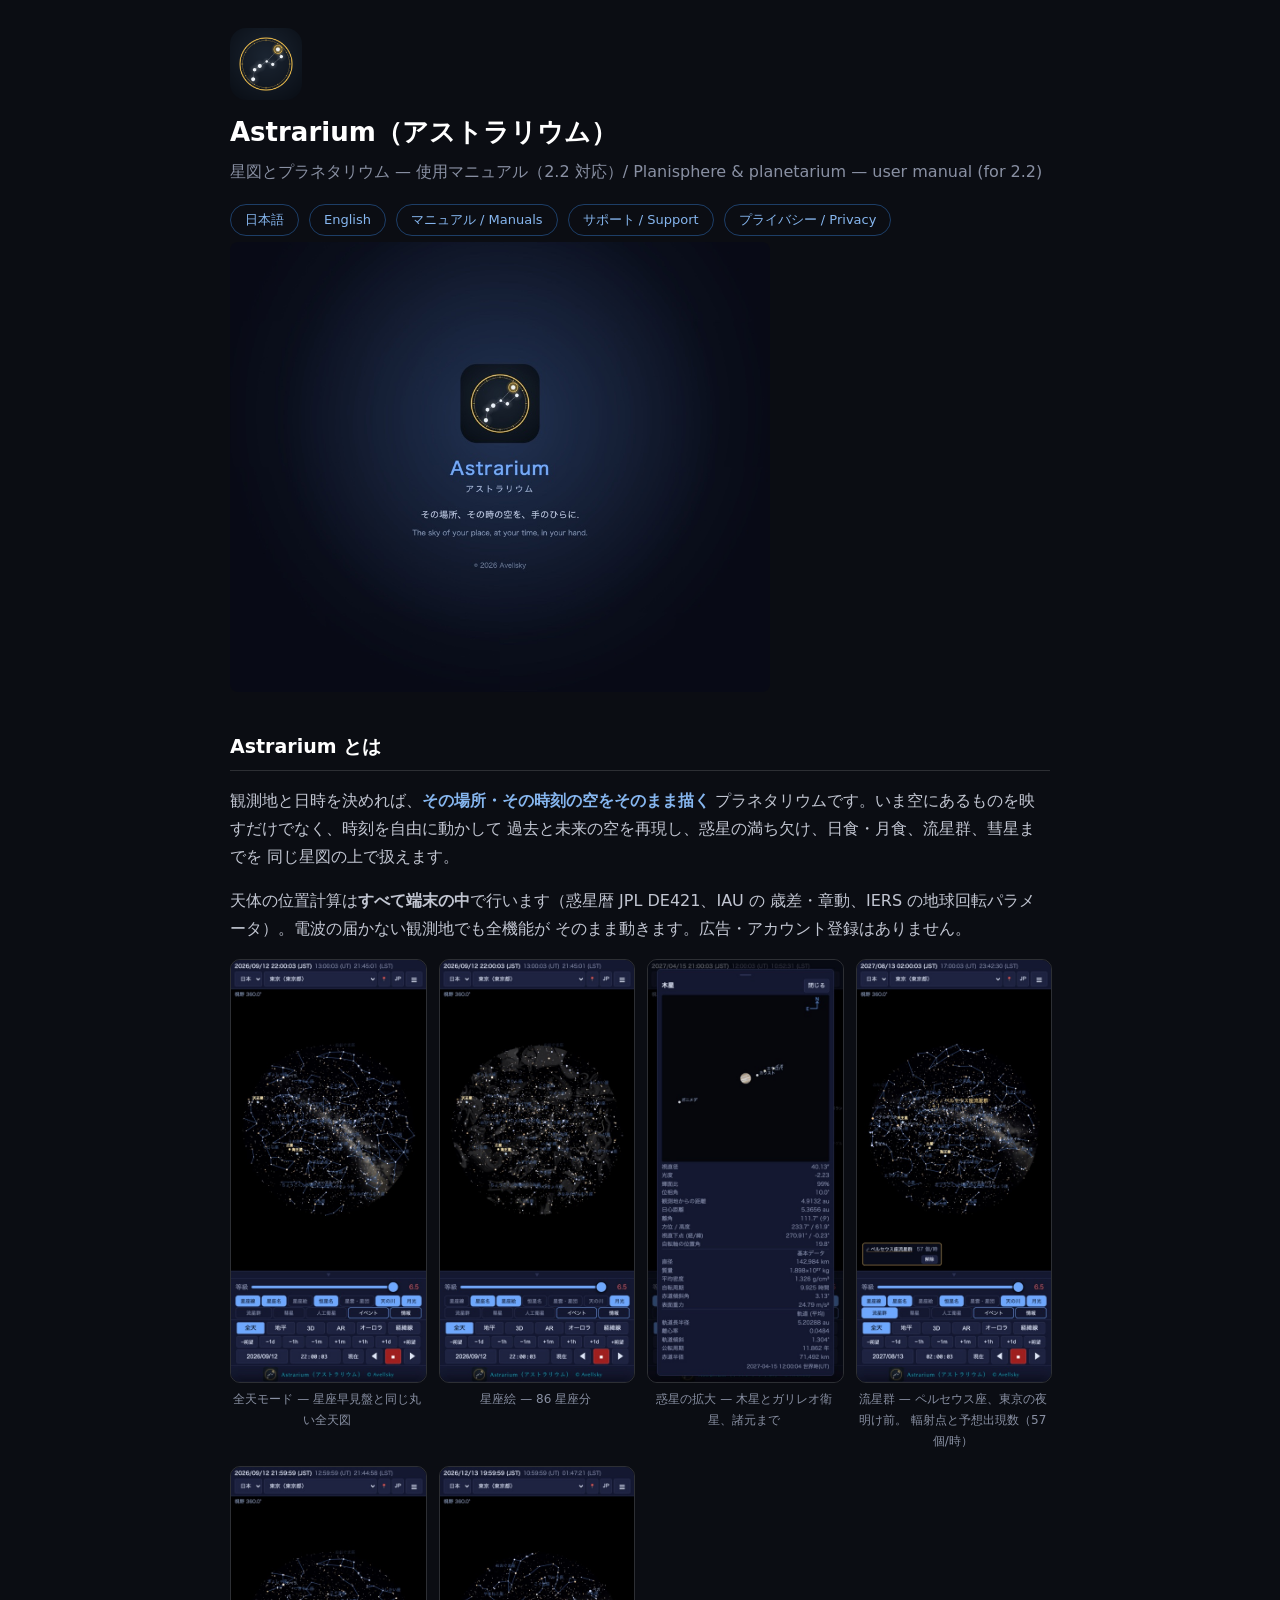
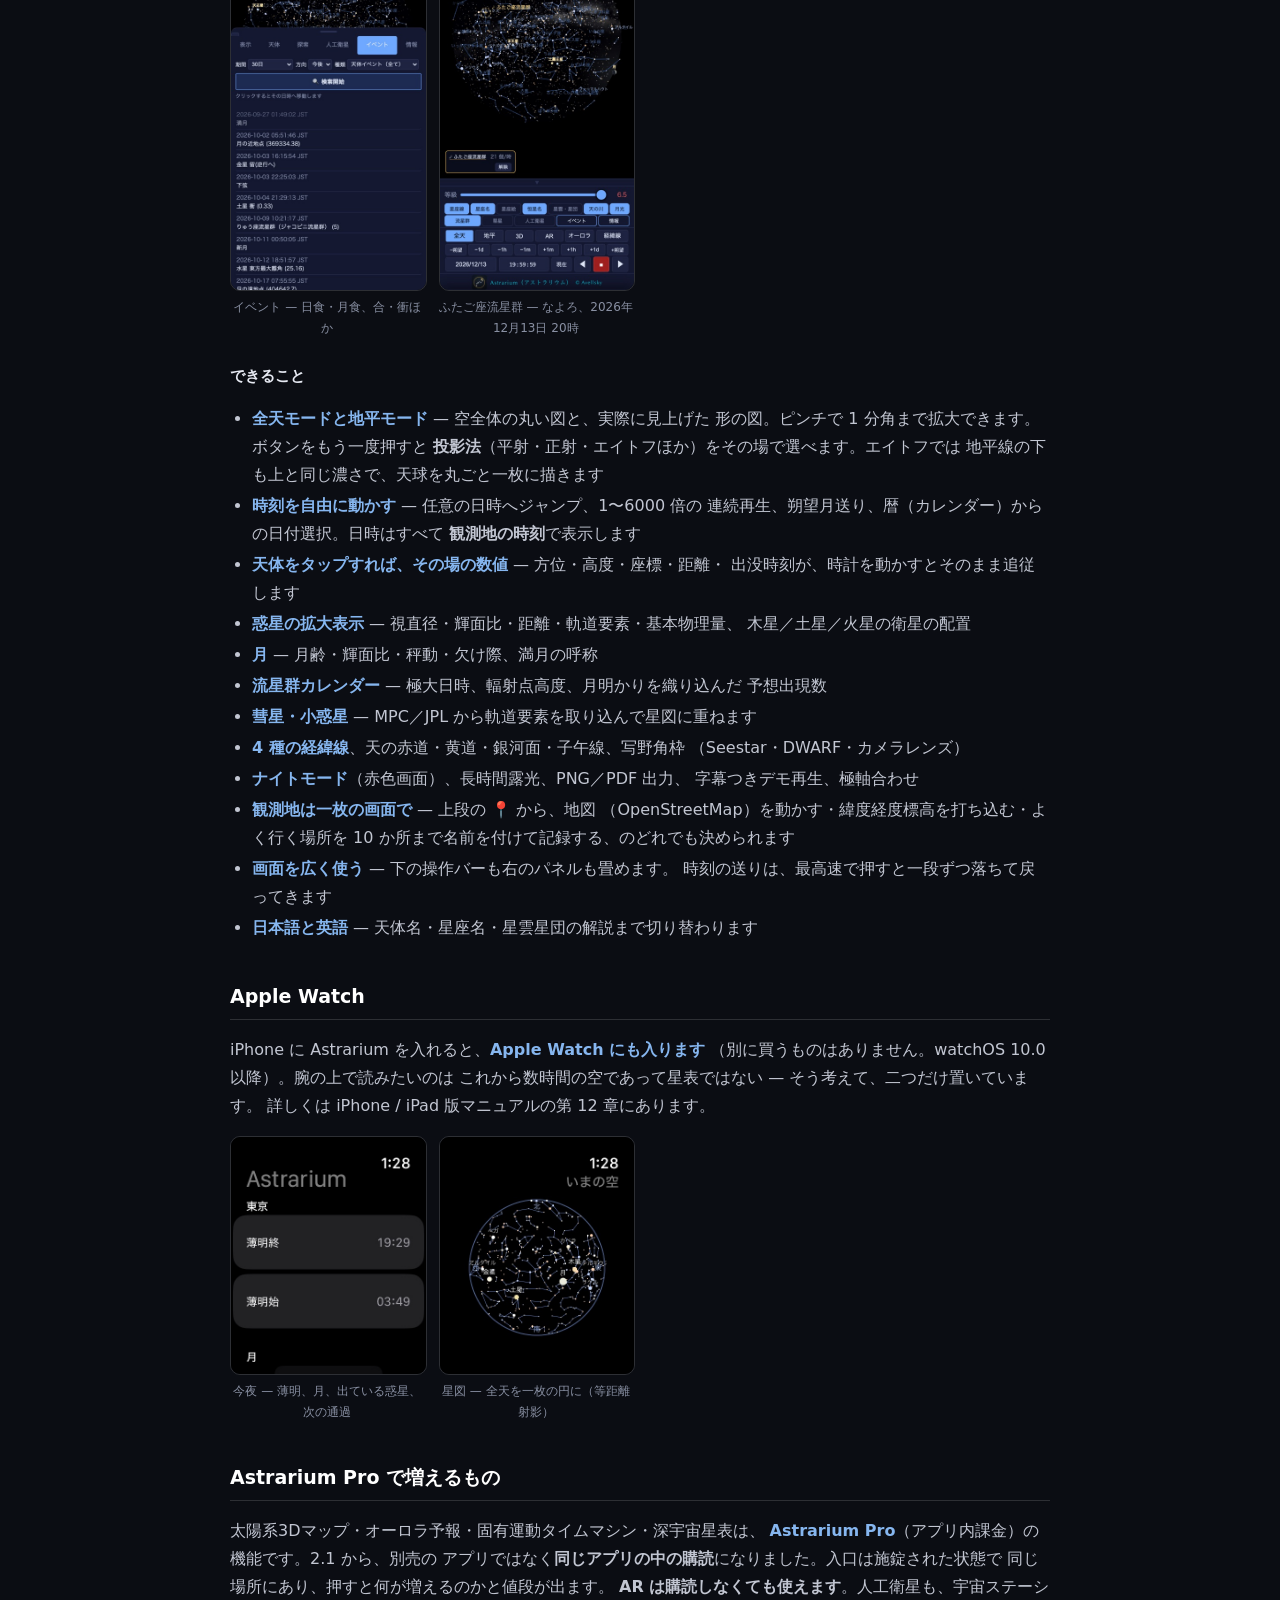
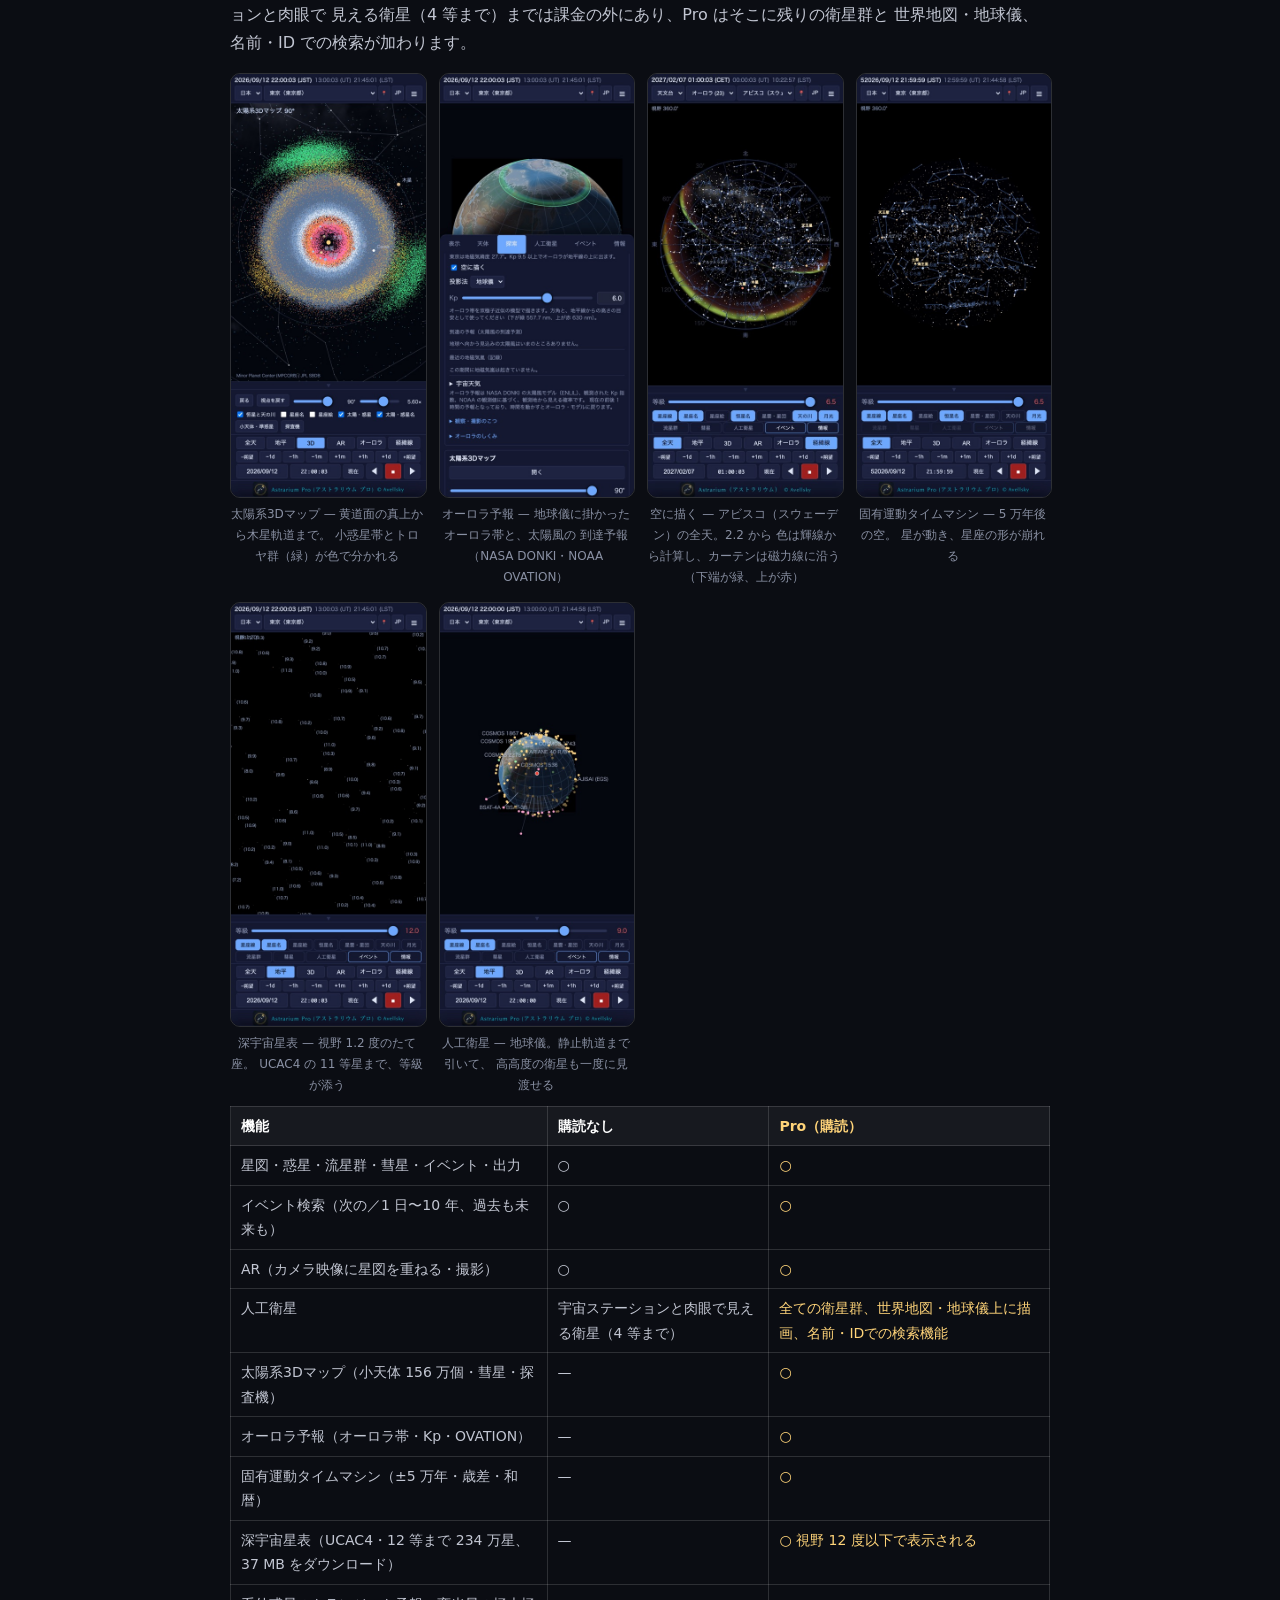
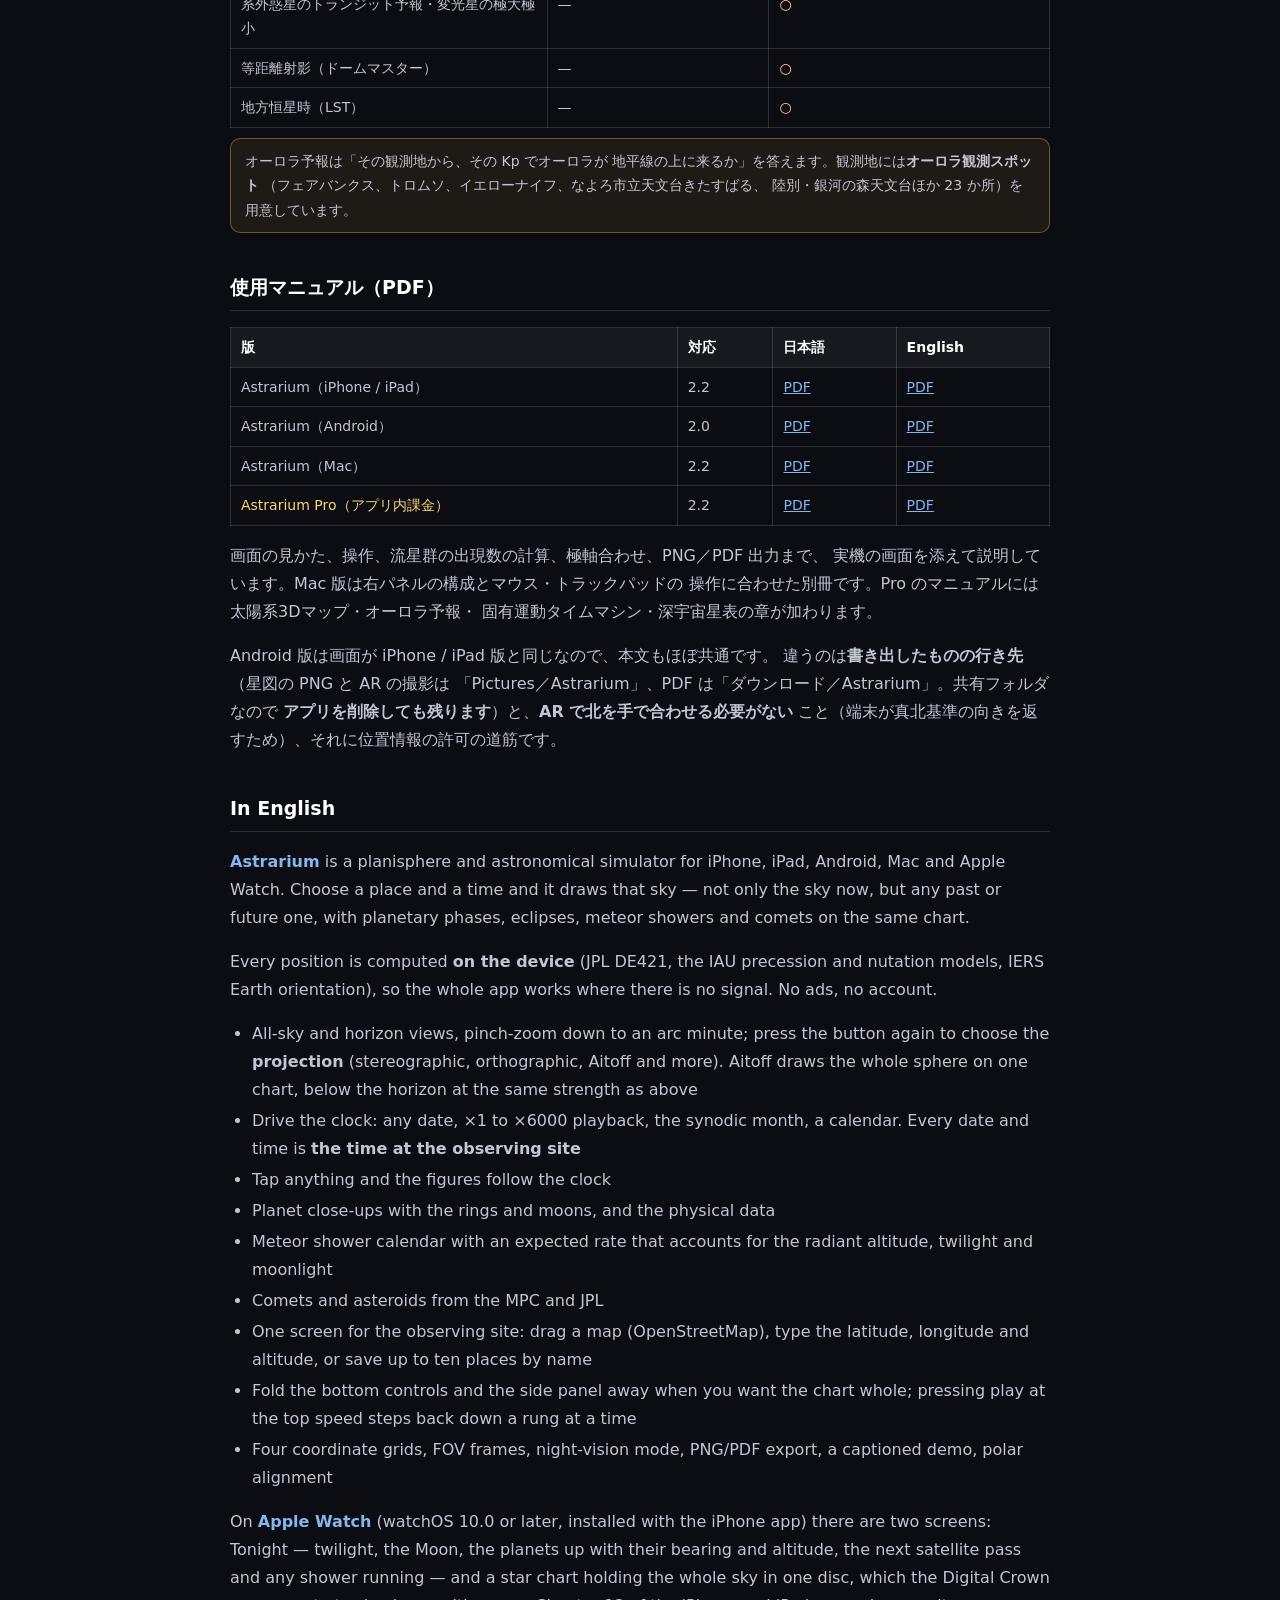
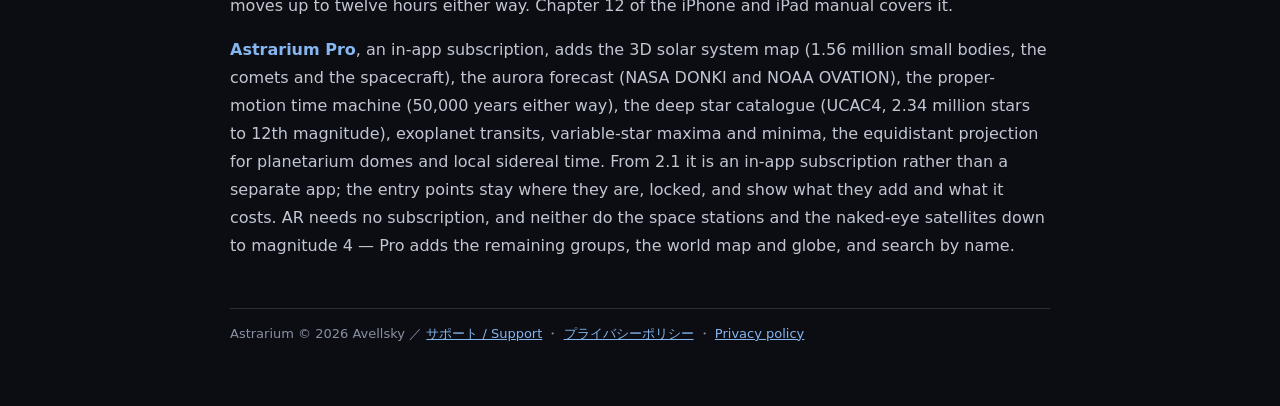
==== commit 018c18d7: "公開ページの無料版の図を撮り直す 9/7 のもので、2.2 の画面と離れていた。撮影の台本を previews/shoot_pages_free.py に起こした (Pro 側の shoot_page" ====
--- a/manual/index.html
+++ b/manual/index.html
@@ -88,9 +88,10 @@
   <figure><img src="img/sky-conart.jpg" alt="星座絵" loading="lazy">
     <figcaption>星座絵 — 86 星座分</figcaption></figure>
   <figure><img src="img/sky-planet.jpg" alt="惑星の拡大表示" loading="lazy">
-    <figcaption>惑星の拡大 — 環と衛星、諸元まで</figcaption></figure>
+    <figcaption>惑星の拡大 — 木星とガリレオ衛星、諸元まで</figcaption></figure>
   <figure><img src="img/sky-meteors.jpg" alt="流星群" loading="lazy">
-    <figcaption>流星群 — 輻射点と予想出現数</figcaption></figure>
+    <figcaption>流星群 — ペルセウス座、東京の夜明け前。
+    輻射点と予想出現数（57 個/時）</figcaption></figure>
   <figure><img src="img/sky-events.jpg" alt="イベント一覧" loading="lazy">
     <figcaption>イベント — 日食・月食、合・衝ほか</figcaption></figure>
   <figure><img src="img/sky-nayoro.jpg" alt="ふたご座流星群（なよろ）"
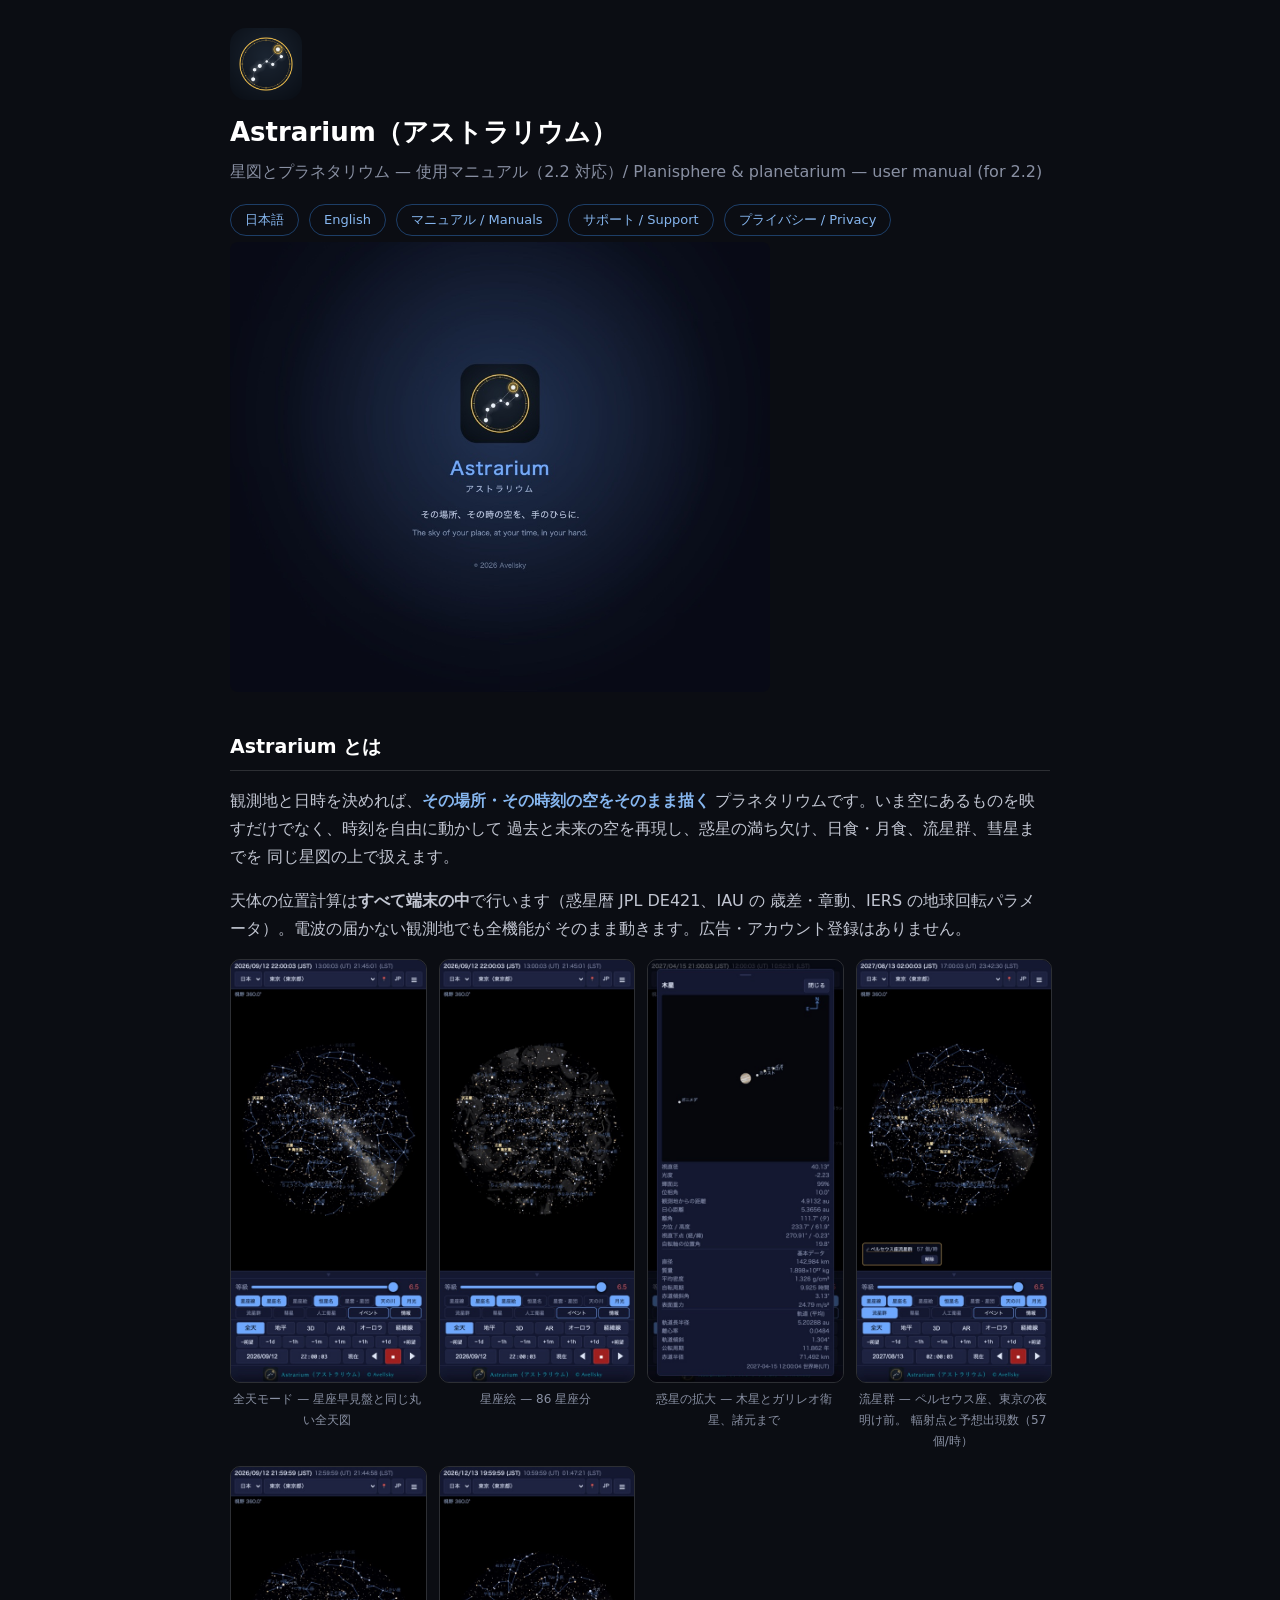
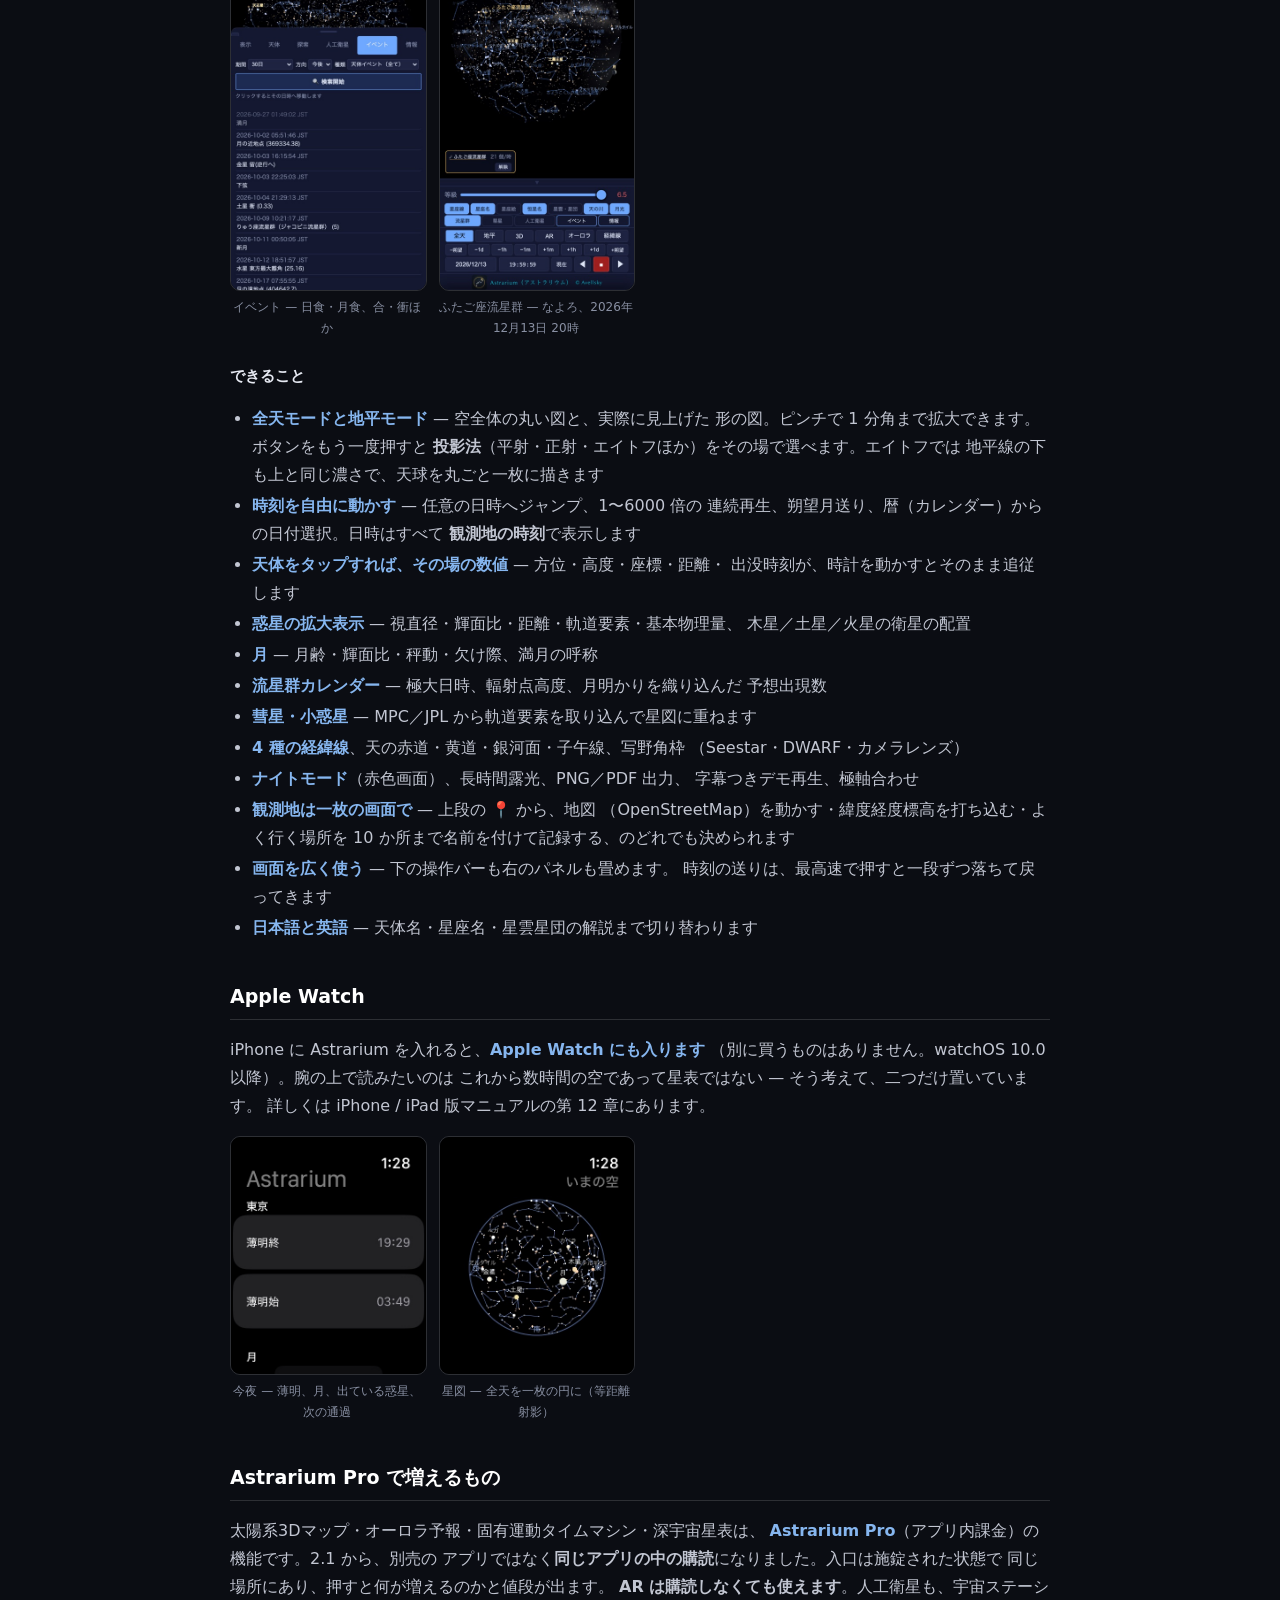
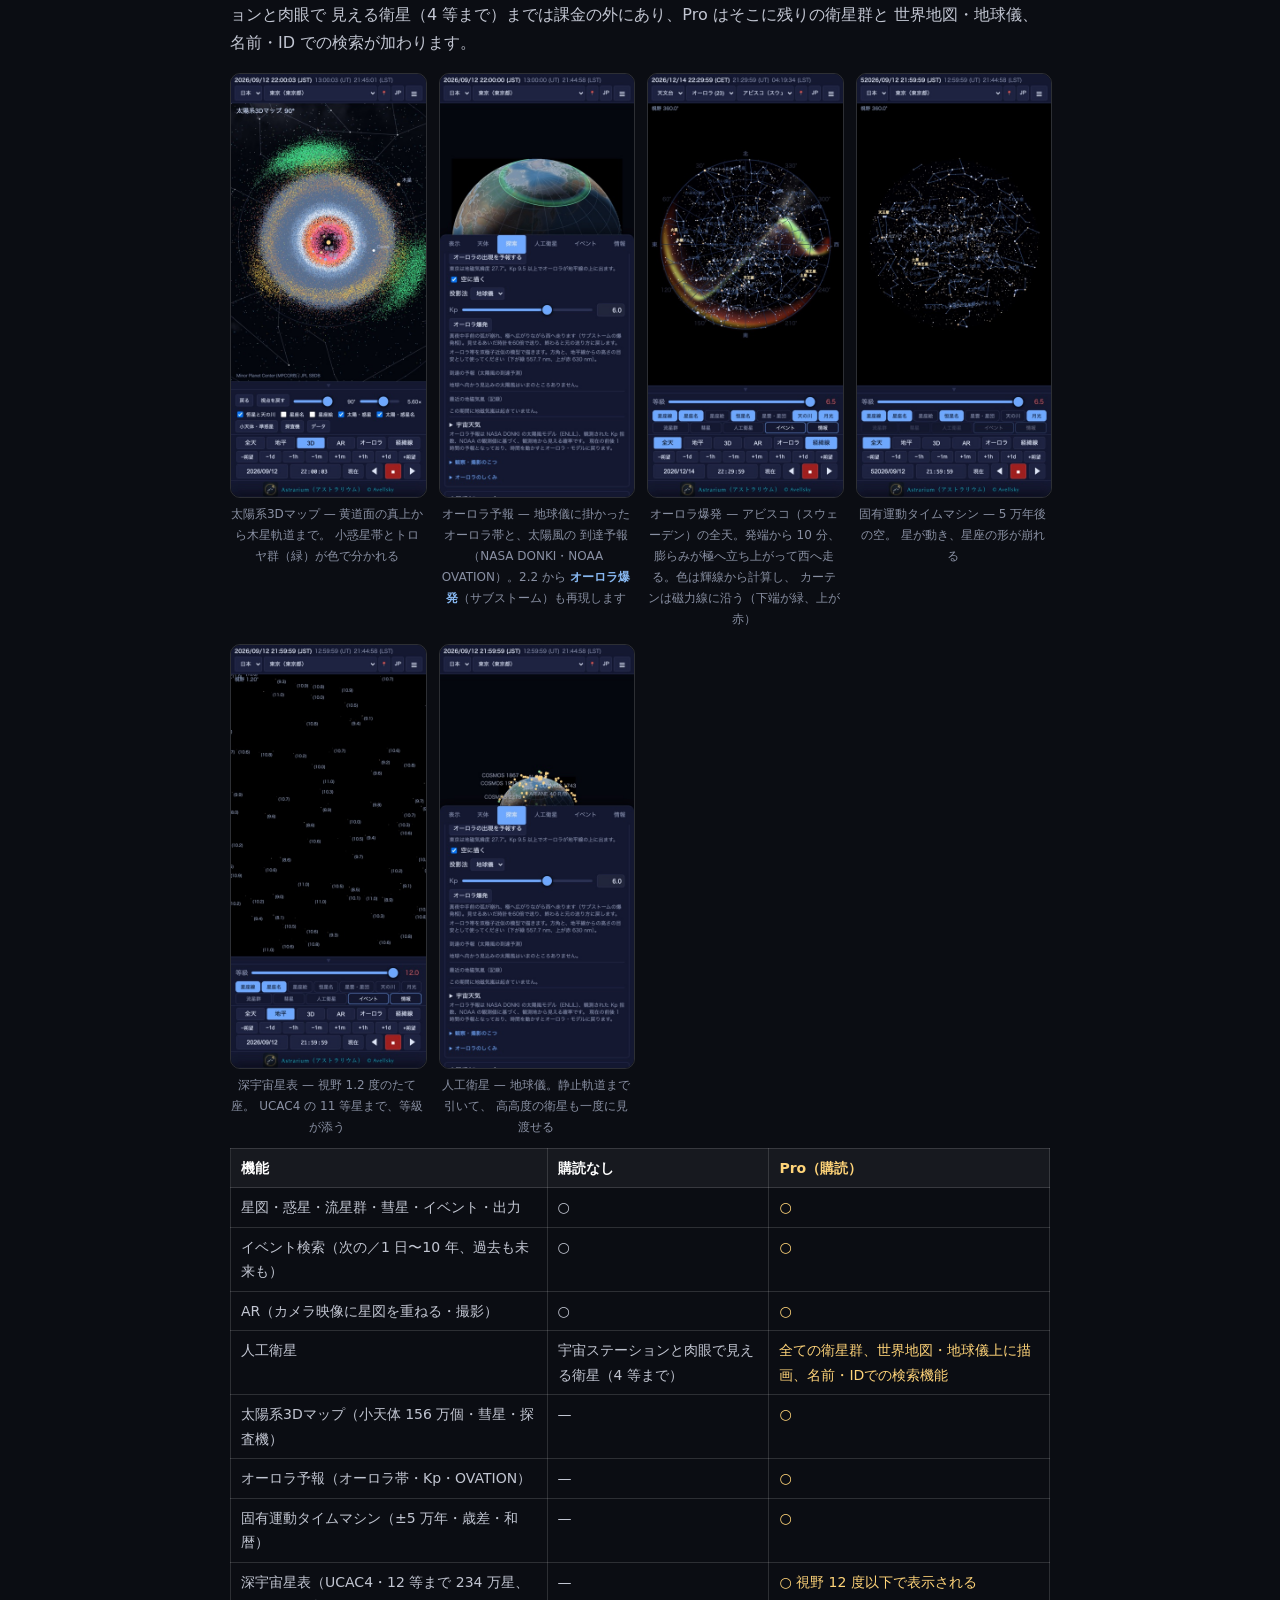
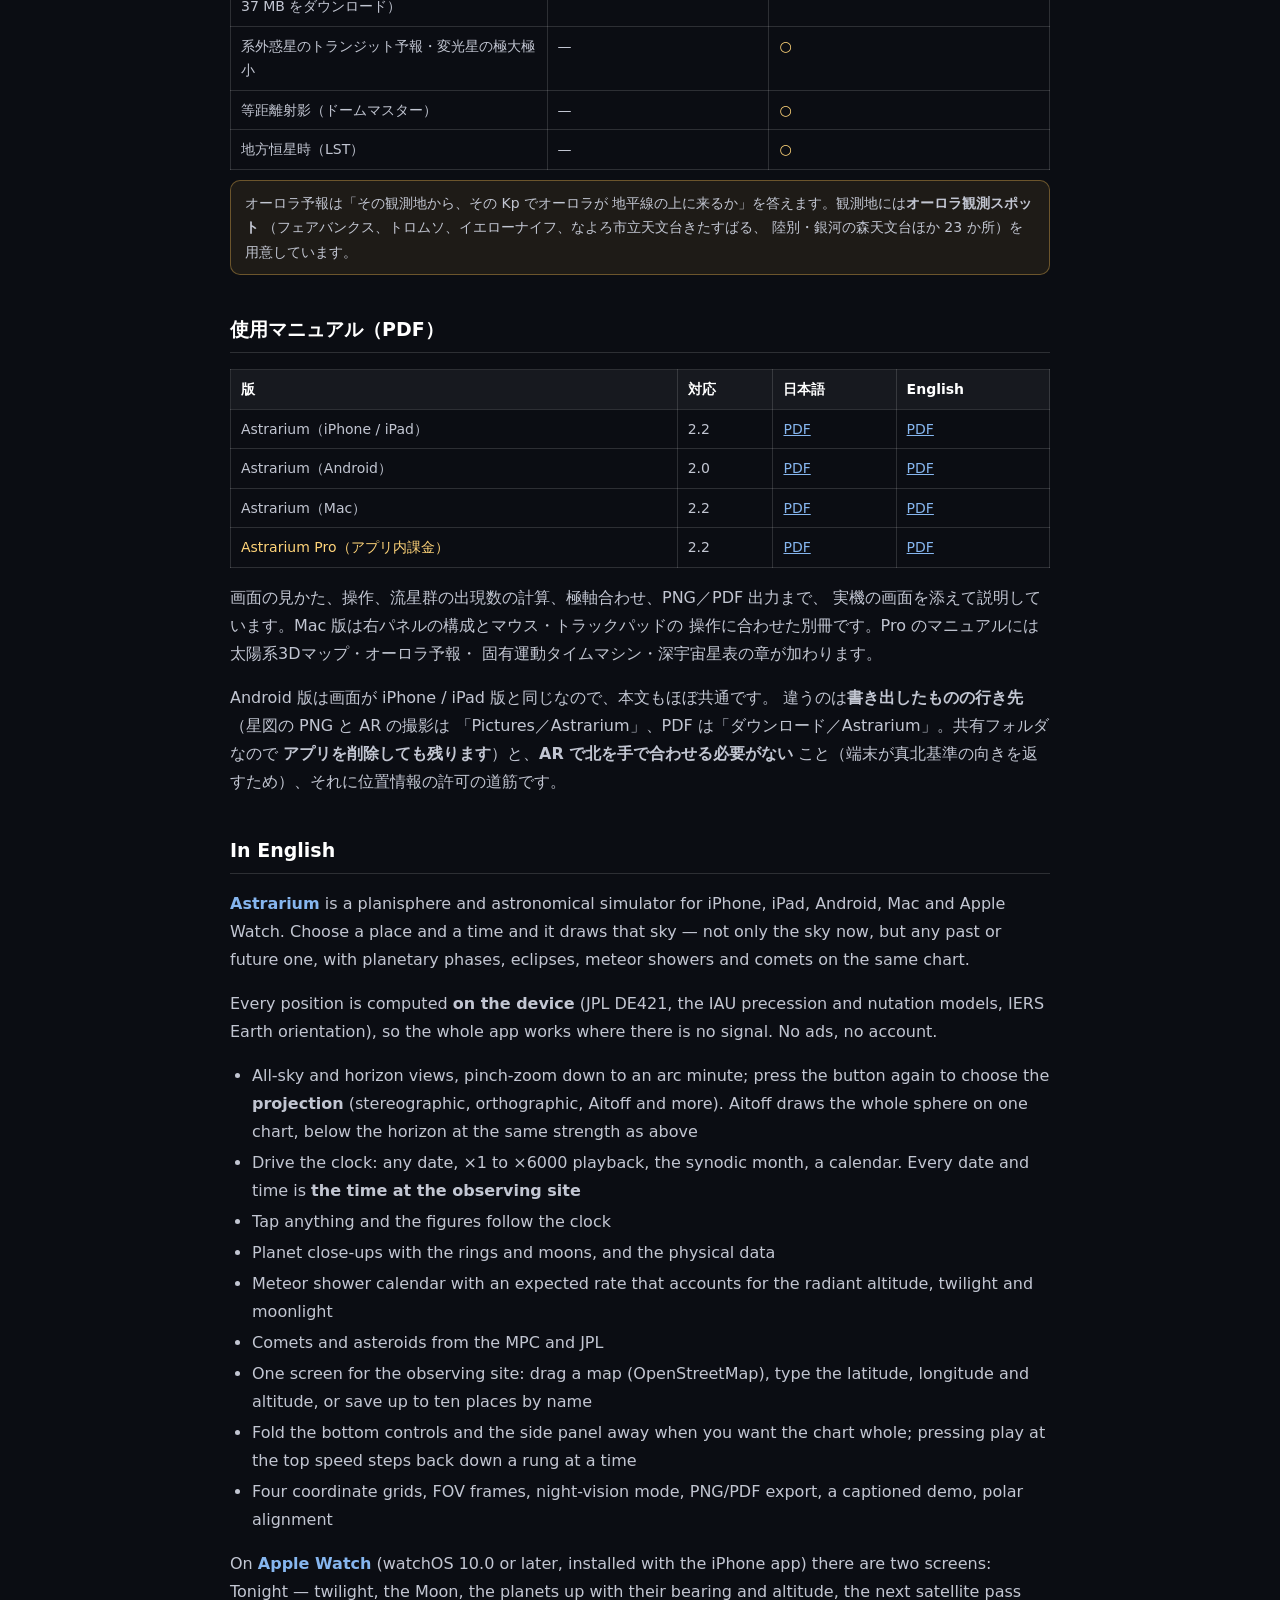
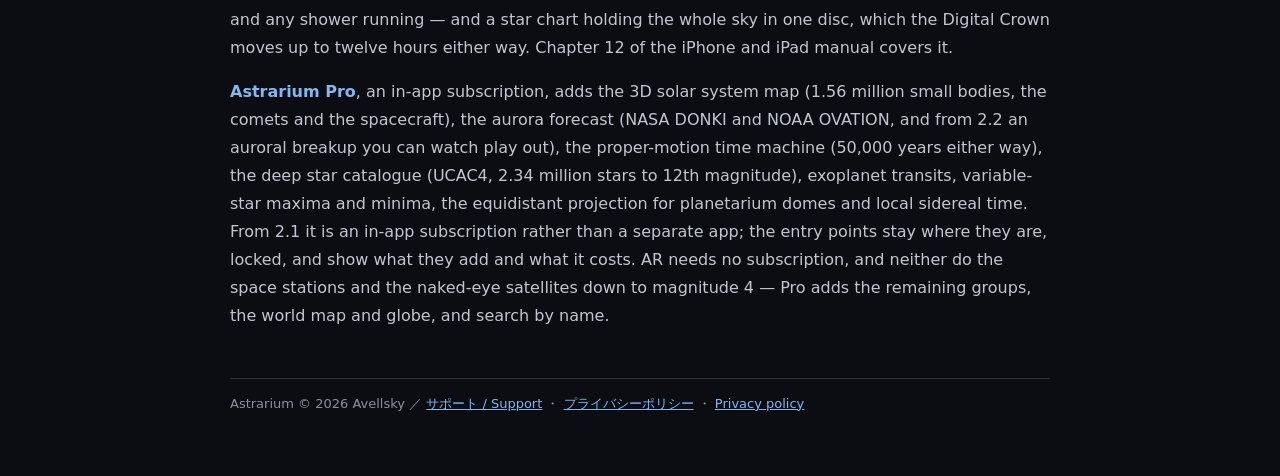
==== commit 86890eb3: "公開ページの Pro の図を撮り直す オーロラの図をオーロラ爆発の最中（アビスコ、発端から 10 分）にした。 静かな帯はどの夜も同じ形をしているが、爆発は一時間しか続かない — 見に行く人が待ってい" ====
--- a/manual/index.html
+++ b/manual/index.html
@@ -155,10 +155,12 @@
     小惑星帯とトロヤ群（緑）が色で分かれる</figcaption></figure>
   <figure><img src="img/pro-aurora-panel.jpg" alt="オーロラ予報" loading="lazy">
     <figcaption>オーロラ予報 — 地球儀に掛かったオーロラ帯と、太陽風の
-    到達予報（NASA DONKI・NOAA OVATION）</figcaption></figure>
-  <figure><img src="img/pro-aurora.jpg" alt="アビスコのオーロラ" loading="lazy">
-    <figcaption>空に描く — アビスコ（スウェーデン）の全天。2.2 から
-    色は輝線から計算し、カーテンは磁力線に沿う（下端が緑、上が赤）</figcaption></figure>
+    到達予報（NASA DONKI・NOAA OVATION）。2.2 から
+    <b class="k">オーロラ爆発</b>（サブストーム）も再現します</figcaption></figure>
+  <figure><img src="img/pro-aurora.jpg" alt="アビスコのオーロラ爆発" loading="lazy">
+    <figcaption>オーロラ爆発 — アビスコ（スウェーデン）の全天。発端から
+    10 分、膨らみが極へ立ち上がって西へ走る。色は輝線から計算し、
+    カーテンは磁力線に沿う（下端が緑、上が赤）</figcaption></figure>
   <figure><img src="img/pro-timemachine.jpg" alt="固有運動タイムマシン"
       loading="lazy">
     <figcaption>固有運動タイムマシン — 5 万年後の空。
@@ -259,7 +261,8 @@
 it.</p>
 <p><b class="k">Astrarium Pro</b>, an in-app subscription, adds the 3D solar system map
 (1.56 million small bodies, the comets and the spacecraft), the aurora forecast
-(NASA DONKI and NOAA OVATION), the proper-motion time machine (50,000 years
+(NASA DONKI and NOAA OVATION, and from 2.2 an auroral breakup you can watch
+play out), the proper-motion time machine (50,000 years
 either way), the deep star catalogue (UCAC4, 2.34 million stars to 12th
 magnitude), exoplanet transits, variable-star maxima and minima, the equidistant
 projection for planetarium domes and local sidereal time. From 2.1 it is an
